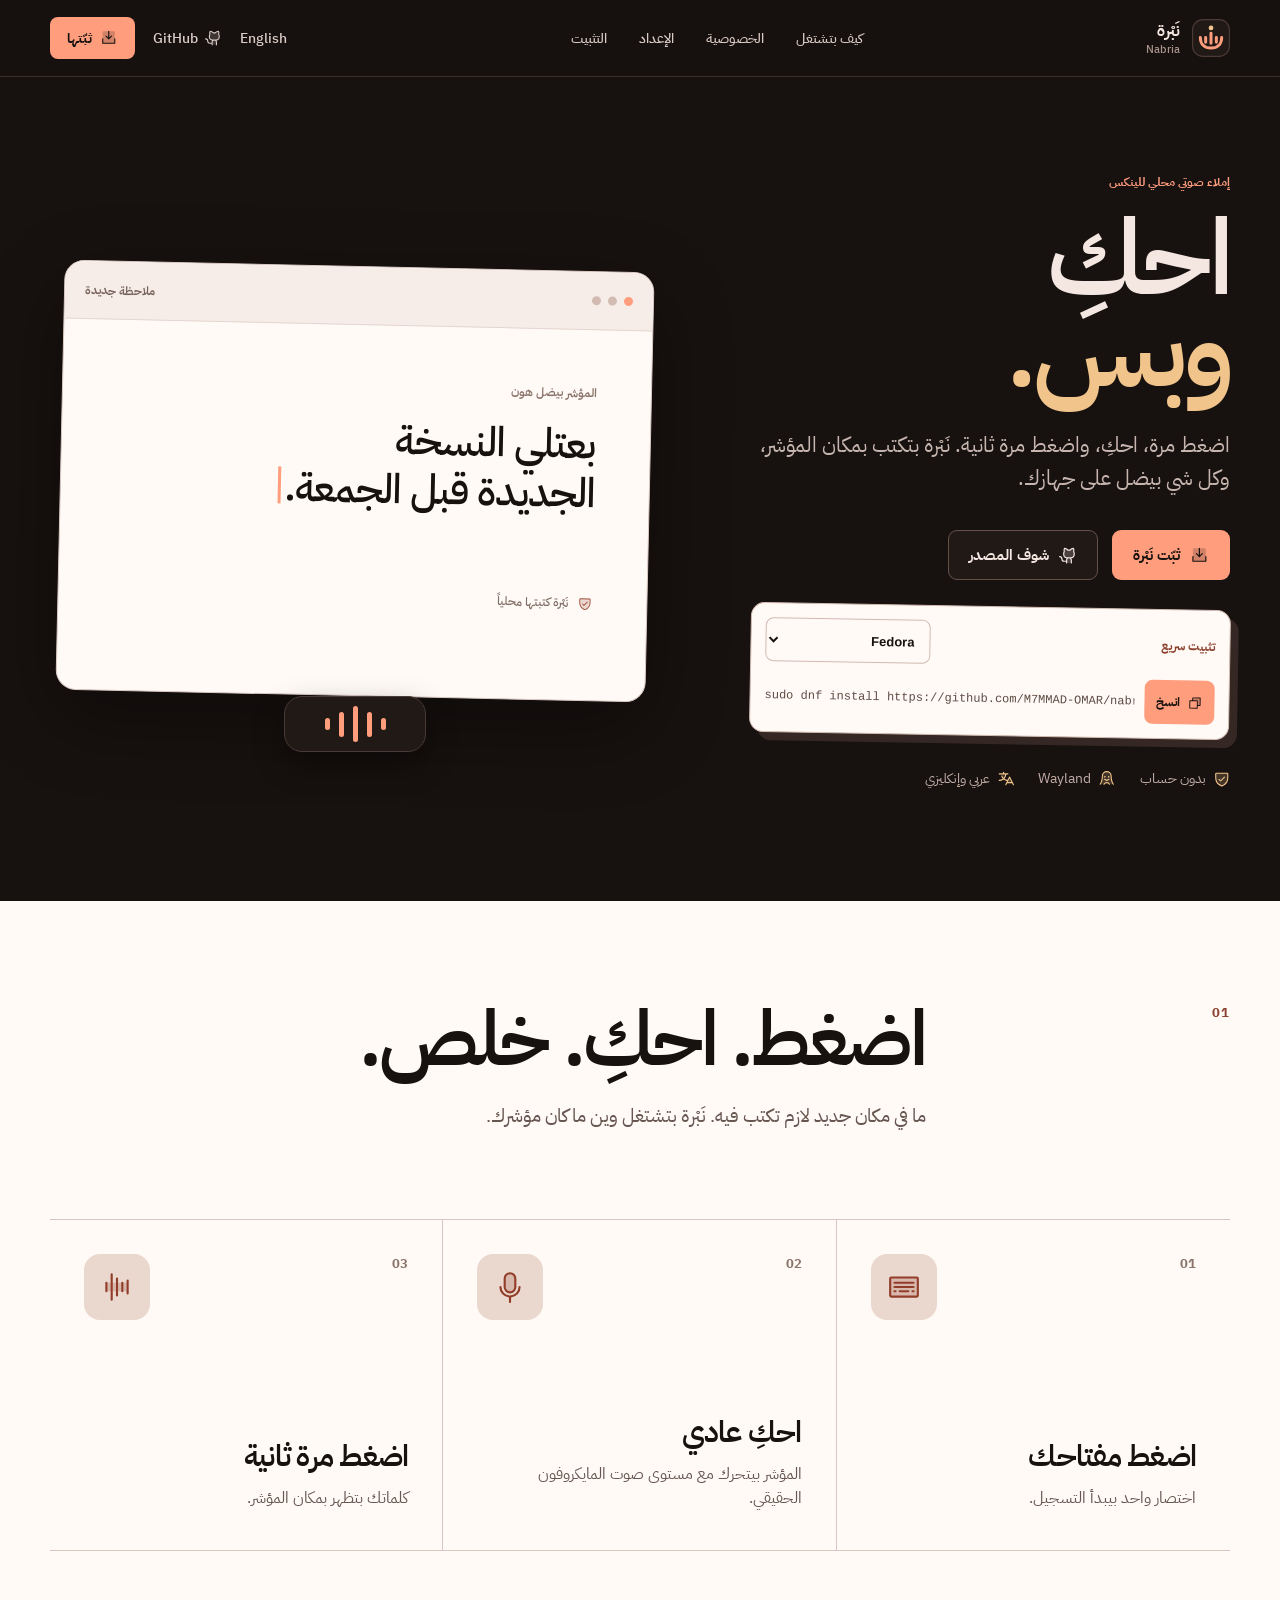
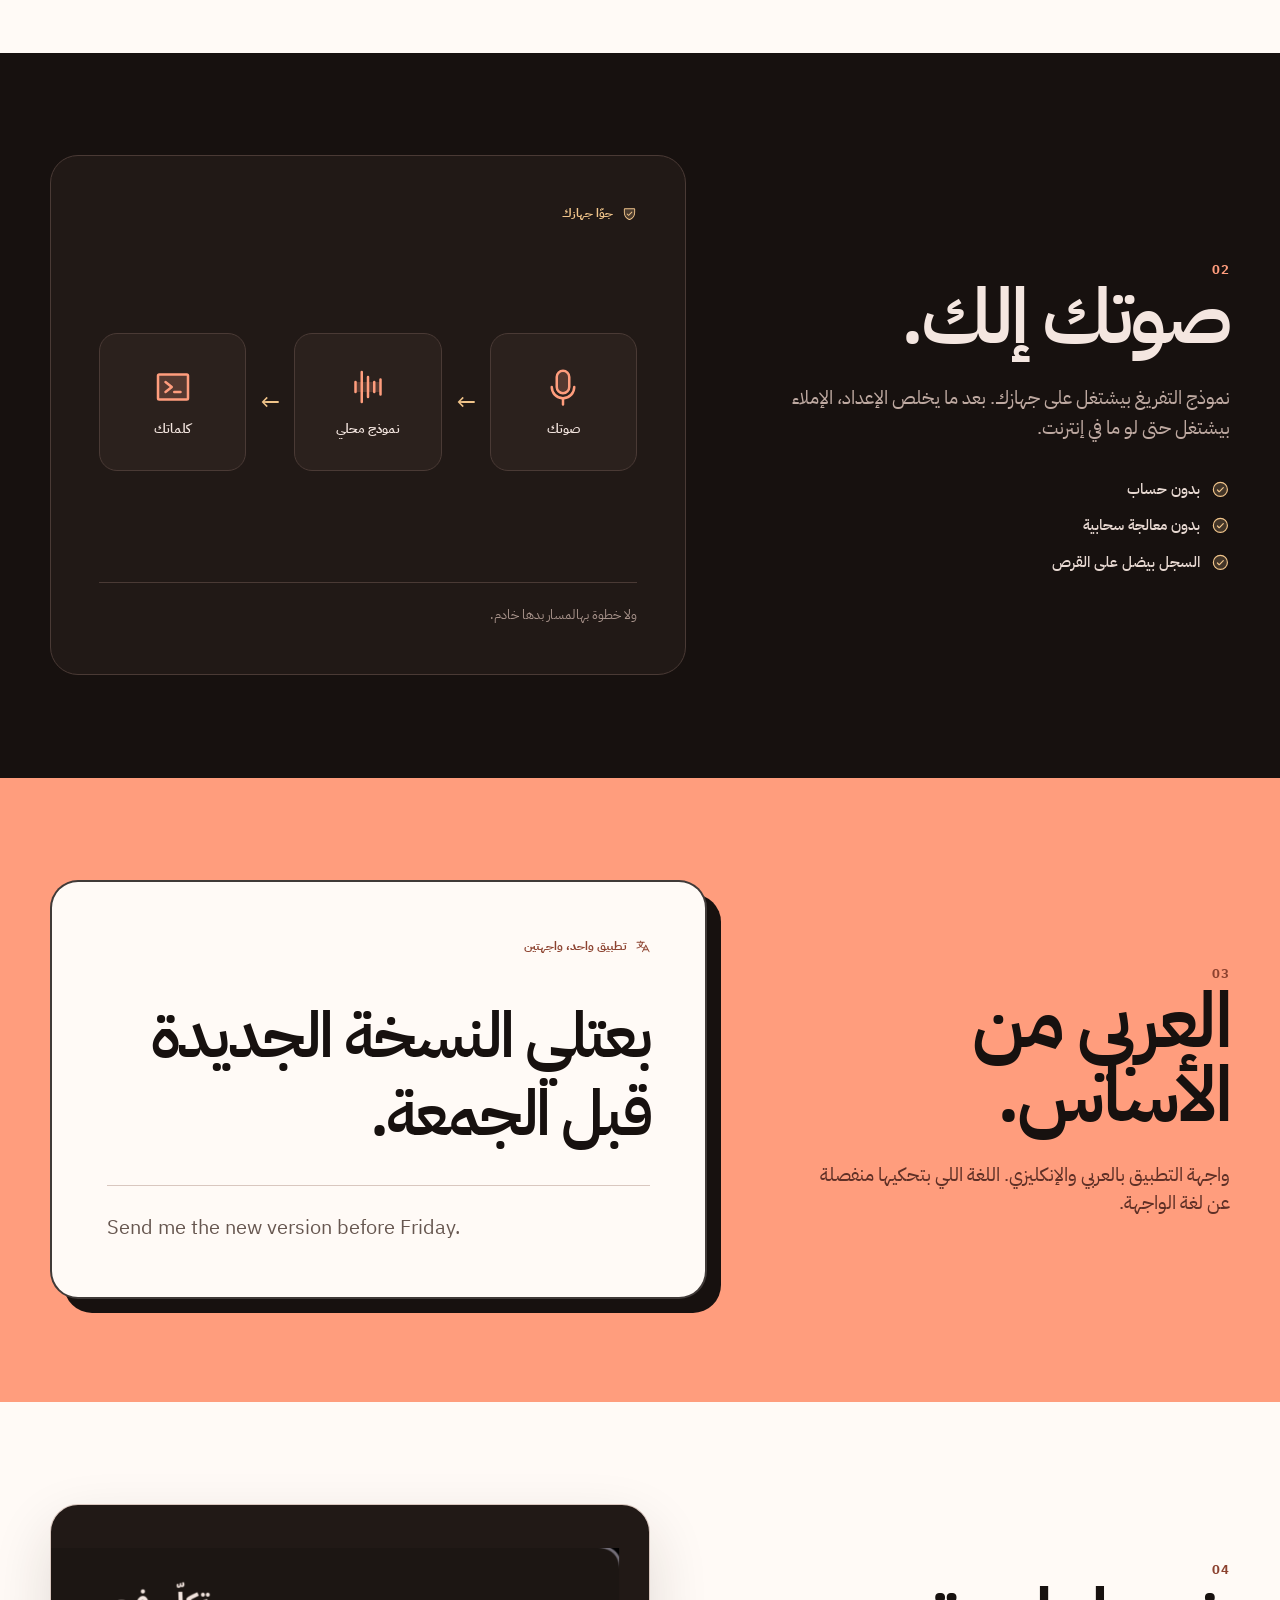
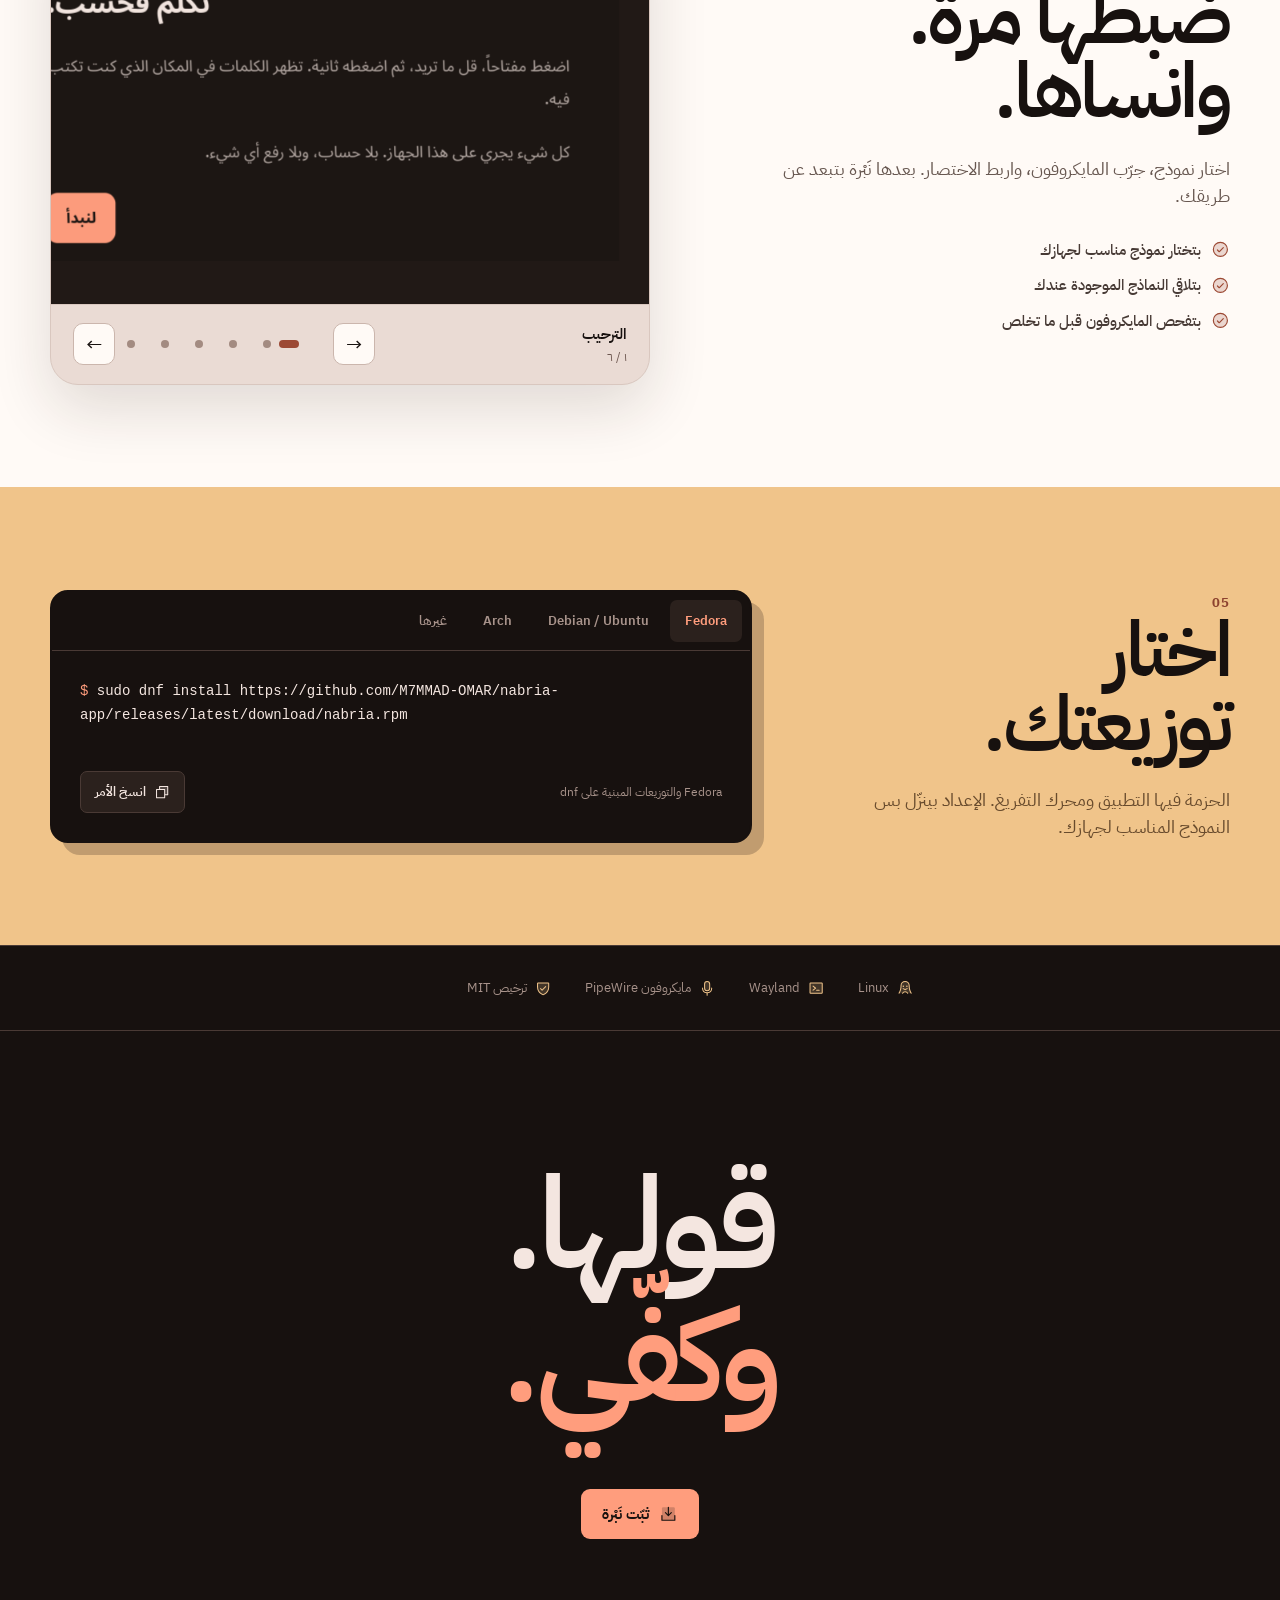
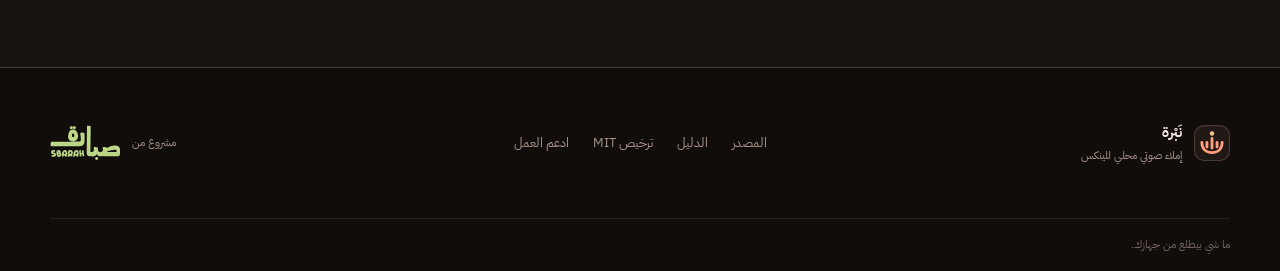
==== docs/ar/index.html @ 9c76dc6d "feat: add interactive landing page actions" ====
<!doctype html>
<html lang="ar" dir="rtl">
<head>
  <meta charset="utf-8">
  <meta name="viewport" content="width=device-width, initial-scale=1">
  <meta name="theme-color" content="#17110f">
  <meta name="description" content="نَبْرة هي إملاء صوتي محلي للينكس. اضغط، احكِ، واضغط مرة ثانية. كلماتك بتظهر بمكان المؤشر.">
  <meta property="og:title" content="نَبْرة | احكِ وبس">
  <meta property="og:description" content="إملاء صوتي محلي للينكس. بدون حساب وبدون سحابة.">
  <meta property="og:type" content="website">
  <meta property="og:image" content="../assets/nabria-social.png?v=2">
  <title>نَبْرة | احكِ وبس</title>
  <link rel="icon" href="../assets/nabria-mark.svg?v=2" type="image/svg+xml">
  <link rel="preload" href="../assets/site.css?v=13" as="style">
  <link rel="stylesheet" href="../assets/site.css?v=13">
  <script src="../assets/site.js?v=13" defer></script>
</head>
<body>
  <a class="skip-link" href="#main">انتقل للمحتوى</a>

  <header class="site-header" data-menu-open="false">
    <div class="wrap header-inner">
      <a class="brand" href="./" aria-label="الصفحة الرئيسية لنَبْرة">
        <img src="../assets/nabria-mark.svg?v=2" alt="" width="38" height="38">
        <span class="brand-name"><strong>نَبْرة</strong><small lang="en" dir="ltr">Nabria</small></span>
      </a>

      <div class="header-cluster" id="mobile-menu">
        <nav class="primary-nav" aria-label="التنقل الرئيسي">
          <a href="#how">كيف بتشتغل</a>
          <a href="#privacy">الخصوصية</a>
          <a href="#setup">الإعداد</a>
          <a href="#install">التثبيت</a>
        </nav>

        <div class="header-actions">
          <a class="header-link" href="../" lang="en" dir="ltr">English</a>
          <a class="header-link" href="https://github.com/M7MMAD-OMAR/nabria-app">
            <svg class="icon" aria-hidden="true"><use href="../assets/icons.svg#icon-github-logo"></use></svg>
            GitHub
          </a>
          <a class="header-download" href="#install">
            <svg class="icon" aria-hidden="true"><use href="../assets/icons.svg#icon-download-simple"></use></svg>
            ثبّتها
          </a>
        </div>
      </div>

      <button class="menu-toggle" type="button" aria-label="افتح القائمة" aria-controls="mobile-menu" aria-expanded="false" data-open-label="افتح القائمة" data-close-label="سكّر القائمة"><span></span></button>
    </div>
  </header>

  <main id="main">
    <section class="hero" aria-labelledby="hero-title">
      <div class="wrap hero-grid">
        <div class="hero-copy">
          <p class="eyebrow">إملاء صوتي محلي للينكس</p>
          <h1 id="hero-title">احكِ<br><span>وبس.</span></h1>
          <p class="hero-lead">اضغط مرة، احكِ، واضغط مرة ثانية. نَبْرة بتكتب بمكان المؤشر، وكل شي بيضل على جهازك.</p>
          <div class="hero-actions">
            <a class="button button-primary" href="#install">
              <svg class="icon" aria-hidden="true"><use href="../assets/icons.svg#icon-download-simple"></use></svg>
              ثبّت نَبْرة
            </a>
            <a class="button button-secondary" href="https://github.com/M7MMAD-OMAR/nabria-app">
              <svg class="icon" aria-hidden="true"><use href="../assets/icons.svg#icon-github-logo"></use></svg>
              شوف المصدر
            </a>
          </div>
          <div class="hero-quick-install" data-quick-install>
            <div class="quick-install-head"><strong>تثبيت سريع</strong><select aria-label="توزيعة لينكس"><option data-command="sudo dnf install https://github.com/M7MMAD-OMAR/nabria-app/releases/latest/download/nabria.rpm">Fedora</option><option data-command="wget https://github.com/M7MMAD-OMAR/nabria-app/releases/latest/download/nabria.deb &amp;&amp; sudo apt install ./nabria.deb">Debian / Ubuntu</option><option data-command="yay -S nabria">Arch</option><option data-command="curl -fsSL https://github.com/M7MMAD-OMAR/nabria-app/releases/latest/download/install-nabria.sh | sh">غيرها</option></select></div>
            <div class="quick-install-command"><code id="quick-command" tabindex="0" title="sudo dnf install https://github.com/M7MMAD-OMAR/nabria-app/releases/latest/download/nabria.rpm">sudo dnf install https://github.com/M7MMAD-OMAR/nabria-app/releases/latest/download/nabria.rpm</code><button type="button" data-copy-command data-copy-target="quick-command" data-copied="تم النسخ" aria-label="انسخ أمر التثبيت"><svg class="icon" aria-hidden="true"><use href="../assets/icons.svg#icon-copy"></use></svg><span>انسخ</span></button></div>
          </div>
          <ul class="hero-facts" aria-label="معلومات عن المنتج">
            <li><svg class="icon" aria-hidden="true"><use href="../assets/icons.svg#icon-shield-check"></use></svg>بدون حساب</li>
            <li><svg class="icon" aria-hidden="true"><use href="../assets/icons.svg#icon-linux-logo"></use></svg>Wayland</li>
            <li><svg class="icon" aria-hidden="true"><use href="../assets/icons.svg#icon-translate"></use></svg>عربي وإنكليزي</li>
          </ul>
        </div>

        <div class="dictation-stage" aria-label="نَبْرة تكتب جملة محكية داخل مستند">
          <div class="editor-window">
            <div class="editor-toolbar">
              <span class="window-dots" aria-hidden="true"><i></i><i></i><i></i></span>
              <span class="editor-title">ملاحظة جديدة</span>
            </div>
            <div class="editor-body">
              <p class="editor-label">المؤشر بيضل هون</p>
              <p class="typed-line">بعتلي النسخة الجديدة قبل الجمعة.<span class="cursor" aria-hidden="true"></span></p>
              <p class="editor-note">
                <svg class="icon" aria-hidden="true"><use href="../assets/icons.svg#icon-shield-check"></use></svg>
                نَبْرة كتبتها محلياً
              </p>
            </div>
          </div>
          <div class="nabria-orb" aria-label="نَبْرة عم تسمع"><i></i><i></i><i></i><i></i><i></i></div>
        </div>
      </div>
    </section>

    <section class="section section-light" id="how" aria-labelledby="how-title">
      <div class="wrap">
        <div class="section-head">
          <span class="section-index">01</span>
          <div>
            <h2 class="section-title" id="how-title">اضغط. احكِ. خلص.</h2>
            <p class="section-intro">ما في مكان جديد لازم تكتب فيه. نَبْرة بتشتغل وين ما كان مؤشرك.</p>
          </div>
        </div>

        <div class="steps">
          <article class="step">
            <div class="step-top"><span class="step-number">01</span><span class="step-icon"><svg class="icon" aria-hidden="true"><use href="../assets/icons.svg#icon-keyboard"></use></svg></span></div>
            <h3>اضغط مفتاحك</h3>
            <p>اختصار واحد بيبدأ التسجيل.</p>
          </article>
          <article class="step">
            <div class="step-top"><span class="step-number">02</span><span class="step-icon"><svg class="icon" aria-hidden="true"><use href="../assets/icons.svg#icon-microphone"></use></svg></span></div>
            <h3>احكِ عادي</h3>
            <p>المؤشر بيتحرك مع مستوى صوت المايكروفون الحقيقي.</p>
          </article>
          <article class="step">
            <div class="step-top"><span class="step-number">03</span><span class="step-icon"><svg class="icon" aria-hidden="true"><use href="../assets/icons.svg#icon-waveform"></use></svg></span></div>
            <h3>اضغط مرة ثانية</h3>
            <p>كلماتك بتظهر بمكان المؤشر.</p>
          </article>
        </div>
      </div>
    </section>

    <section class="section section-dark" id="privacy" aria-labelledby="privacy-title">
      <div class="wrap privacy-grid">
        <div class="privacy-copy">
          <span class="section-index">02</span>
          <h2 class="section-title" id="privacy-title">صوتك إلك.</h2>
          <p>نموذج التفريغ بيشتغل على جهازك. بعد ما يخلص الإعداد، الإملاء بيشتغل حتى لو ما في إنترنت.</p>
          <ul class="privacy-list">
            <li><svg class="icon" aria-hidden="true"><use href="../assets/icons.svg#icon-check-circle"></use></svg>بدون حساب</li>
            <li><svg class="icon" aria-hidden="true"><use href="../assets/icons.svg#icon-check-circle"></use></svg>بدون معالجة سحابية</li>
            <li><svg class="icon" aria-hidden="true"><use href="../assets/icons.svg#icon-check-circle"></use></svg>السجل بيضل على القرص</li>
          </ul>
        </div>

        <div class="machine-panel" aria-label="تفريغ الصوت بيصير داخل الجهاز">
          <div class="machine-label">
            <svg class="icon" aria-hidden="true"><use href="../assets/icons.svg#icon-shield-check"></use></svg>
            جوّا جهازك
          </div>
          <div class="machine-flow">
            <div class="machine-node"><svg class="icon" aria-hidden="true"><use href="../assets/icons.svg#icon-microphone"></use></svg><span>صوتك</span></div>
            <span class="flow-arrow" aria-hidden="true">→</span>
            <div class="machine-node"><svg class="icon" aria-hidden="true"><use href="../assets/icons.svg#icon-waveform"></use></svg><span>نموذج محلي</span></div>
            <span class="flow-arrow" aria-hidden="true">→</span>
            <div class="machine-node"><svg class="icon" aria-hidden="true"><use href="../assets/icons.svg#icon-terminal-window"></use></svg><span>كلماتك</span></div>
          </div>
          <div class="machine-foot">ولا خطوة بهالمسار بدها خادم.</div>
        </div>
      </div>
    </section>

    <section class="section section-coral" aria-labelledby="language-title">
      <div class="wrap language-grid">
        <div class="language-copy">
          <span class="section-index">03</span>
          <h2 class="section-title" id="language-title">العربي من الأساس.</h2>
          <p>واجهة التطبيق بالعربي والإنكليزي. اللغة اللي بتحكيها منفصلة عن لغة الواجهة.</p>
        </div>

        <div class="language-demo">
          <div class="language-demo-label"><svg class="icon" aria-hidden="true"><use href="../assets/icons.svg#icon-translate"></use></svg>تطبيق واحد، واجهتين</div>
          <p class="arabic-sample">بعتلي النسخة الجديدة قبل الجمعة.</p>
          <p class="english-sample" lang="en" dir="ltr">Send me the new version before Friday.</p>
        </div>
      </div>
    </section>

    <section class="section section-light" id="setup" aria-labelledby="setup-title">
      <div class="wrap setup-grid">
        <div class="setup-copy">
          <span class="section-index">04</span>
          <h2 class="section-title" id="setup-title">ضبطها مرة. وانساها.</h2>
          <p>اختار نموذج، جرّب المايكروفون، واربط الاختصار. بعدها نَبْرة بتبعد عن طريقك.</p>
          <ul class="setup-notes">
            <li><svg class="icon" aria-hidden="true"><use href="../assets/icons.svg#icon-check-circle"></use></svg>بتختار نموذج مناسب لجهازك</li>
            <li><svg class="icon" aria-hidden="true"><use href="../assets/icons.svg#icon-check-circle"></use></svg>بتلاقي النماذج الموجودة عندك</li>
            <li><svg class="icon" aria-hidden="true"><use href="../assets/icons.svg#icon-check-circle"></use></svg>بتفحص المايكروفون قبل ما تخلص</li>
          </ul>
        </div>

        <div class="screenshot-carousel" data-carousel aria-label="صور واجهة نَبْرة">
          <div class="carousel-viewport">
            <figure class="carousel-slide is-active" data-slide data-caption="الترحيب" aria-hidden="false"><img src="../screenshots/ar/welcome.png" alt="شاشة ترحيب نَبْرة" width="746" height="390"></figure>
            <figure class="carousel-slide" data-slide data-caption="لغة الواجهة" aria-hidden="true"><img src="../screenshots/ar/language.png" alt="اختيار لغة واجهة نَبْرة" width="746" height="674" loading="lazy"></figure>
            <figure class="carousel-slide" data-slide data-caption="اختيار النموذج" aria-hidden="true"><img src="../screenshots/ar/model.png" alt="اختيار نموذج التفريغ" width="746" height="627" loading="lazy"></figure>
            <figure class="carousel-slide" data-slide data-caption="إعداد الاختصار" aria-hidden="true"><img src="../screenshots/ar/shortcut.png" alt="إعداد اختصار الإملاء العام" width="746" height="613" loading="lazy"></figure>
            <figure class="carousel-slide" data-slide data-caption="إعدادات المحرك" aria-hidden="true"><img src="../screenshots/ar/settings-engine.png" alt="إعدادات محرك نَبْرة" width="1262" height="530" loading="lazy"></figure>
            <figure class="carousel-slide" data-slide data-caption="المايكروفون والسجل" aria-hidden="true"><img src="../screenshots/ar/settings-microphone.png" alt="إعدادات المايكروفون وسجل التفريغ" width="1262" height="489" loading="lazy"></figure>
          </div>
          <div class="carousel-toolbar">
            <div><strong data-carousel-caption>الترحيب</strong><span data-carousel-count>١ / ٦</span></div>
            <div class="carousel-controls">
              <button type="button" data-carousel-prev aria-label="الصورة السابقة"><span aria-hidden="true">→</span></button>
              <div class="carousel-dots" data-carousel-dots aria-label="اختيار الصورة"></div>
              <button type="button" data-carousel-next aria-label="الصورة التالية"><span aria-hidden="true">←</span></button>
            </div>
          </div>
        </div>
      </div>
    </section>

    <section class="section section-gold" id="install" aria-labelledby="install-title">
      <div class="wrap install-grid">
        <div class="install-copy">
          <span class="section-index">05</span>
          <h2 class="section-title" id="install-title">اختار توزيعتك.</h2>
          <p>الحزمة فيها التطبيق ومحرك التفريغ. الإعداد بينزّل بس النموذج المناسب لجهازك.</p>
        </div>

        <div class="install-shell" data-install-tabs>
          <div class="install-tabs" role="tablist" aria-label="طريقة التثبيت">
            <button class="install-tab" id="tab-fedora-ar" type="button" role="tab" aria-selected="true" aria-controls="panel-fedora-ar">Fedora</button>
            <button class="install-tab" id="tab-debian-ar" type="button" role="tab" aria-selected="false" aria-controls="panel-debian-ar" tabindex="-1">Debian / Ubuntu</button>
            <button class="install-tab" id="tab-arch-ar" type="button" role="tab" aria-selected="false" aria-controls="panel-arch-ar" tabindex="-1">Arch</button>
            <button class="install-tab" id="tab-other-ar" type="button" role="tab" aria-selected="false" aria-controls="panel-other-ar" tabindex="-1">غيرها</button>
          </div>

          <div class="command-panel" id="panel-fedora-ar" role="tabpanel" aria-labelledby="tab-fedora-ar">
            <pre class="command-line">sudo dnf install https://github.com/M7MMAD-OMAR/nabria-app/releases/latest/download/nabria.rpm</pre>
            <div class="command-actions"><span class="command-meta">Fedora والتوزيعات المبنية على dnf</span><button class="copy-button" type="button" data-copy-command data-copied="تم النسخ"><svg class="icon" aria-hidden="true"><use href="../assets/icons.svg#icon-copy"></use></svg><span>انسخ الأمر</span></button></div>
          </div>
          <div class="command-panel" id="panel-debian-ar" role="tabpanel" aria-labelledby="tab-debian-ar" hidden>
            <pre class="command-line">wget https://github.com/M7MMAD-OMAR/nabria-app/releases/latest/download/nabria.deb && sudo apt install ./nabria.deb</pre>
            <div class="command-actions"><span class="command-meta">Debian وUbuntu والتوزيعات المبنية على apt</span><button class="copy-button" type="button" data-copy-command data-copied="تم النسخ"><svg class="icon" aria-hidden="true"><use href="../assets/icons.svg#icon-copy"></use></svg><span>انسخ الأمر</span></button></div>
          </div>
          <div class="command-panel" id="panel-arch-ar" role="tabpanel" aria-labelledby="tab-arch-ar" hidden>
            <pre class="command-line">yay -S nabria</pre>
            <div class="command-actions"><span class="command-meta">متوفر على AUR</span><button class="copy-button" type="button" data-copy-command data-copied="تم النسخ"><svg class="icon" aria-hidden="true"><use href="../assets/icons.svg#icon-copy"></use></svg><span>انسخ الأمر</span></button></div>
          </div>
          <div class="command-panel" id="panel-other-ar" role="tabpanel" aria-labelledby="tab-other-ar" hidden>
            <pre class="command-line">curl -fsSL https://github.com/M7MMAD-OMAR/nabria-app/releases/latest/download/install-nabria.sh | sh</pre>
            <div class="command-actions"><span class="command-meta">تثبيت مستخدم لباقي التوزيعات</span><button class="copy-button" type="button" data-copy-command data-copied="تم النسخ"><svg class="icon" aria-hidden="true"><use href="../assets/icons.svg#icon-copy"></use></svg><span>انسخ الأمر</span></button></div>
          </div>
        </div>
      </div>
    </section>

    <div class="requirements" aria-label="متطلبات النظام">
      <ul class="wrap requirements-list">
        <li><svg class="icon" aria-hidden="true"><use href="../assets/icons.svg#icon-linux-logo"></use></svg>Linux</li>
        <li><svg class="icon" aria-hidden="true"><use href="../assets/icons.svg#icon-terminal-window"></use></svg>Wayland</li>
        <li><svg class="icon" aria-hidden="true"><use href="../assets/icons.svg#icon-microphone"></use></svg>مايكروفون PipeWire</li>
        <li><svg class="icon" aria-hidden="true"><use href="../assets/icons.svg#icon-shield-check"></use></svg>ترخيص MIT</li>
      </ul>
    </div>

    <section class="closing" aria-labelledby="closing-title">
      <div class="wrap">
        <h2 class="closing-title" id="closing-title">قولها.<br><span>وكفّي.</span></h2>
        <a class="button button-primary" href="#install"><svg class="icon" aria-hidden="true"><use href="../assets/icons.svg#icon-download-simple"></use></svg>ثبّت نَبْرة</a>
      </div>
    </section>
  </main>

  <footer class="site-footer">
    <div class="wrap footer-main">
      <a class="footer-brand" href="./"><img src="../assets/nabria-mark.svg?v=2" alt="" width="36" height="36"><span><strong>نَبْرة</strong><small>إملاء صوتي محلي للينكس</small></span></a>
      <nav class="footer-links" aria-label="روابط التذييل"><a href="https://github.com/M7MMAD-OMAR/nabria-app">المصدر</a><a href="https://github.com/M7MMAD-OMAR/nabria-app/blob/main/README.md">الدليل</a><a href="https://github.com/M7MMAD-OMAR/nabria-app/blob/main/LICENSE">ترخيص MIT</a><a href="https://buymeacoffee.com/m7mmadomar">ادعم العمل</a></nav>
      <a class="sbarah-link" href="https://sbarah.com" aria-label="زيارة موقع صبارة"><span>مشروع من</span><img src="../assets/sbarah-logo.svg" alt="صبارة" width="70" height="37"></a>
    </div>
    <div class="wrap footer-bottom"><span>ما شي بيطلع من جهازك.</span></div>
  </footer>
</body>
</html>
---- docs/assets/site.css ----
@import url("https://fonts.googleapis.com/css2?family=IBM+Plex+Sans:wght@400;500;600;700&family=IBM+Plex+Sans+Arabic:wght@400;500;600;700&display=swap");

:root {
  --ink: #17110f;
  --ink-soft: #2a201d;
  --night: #17110f;
  --night-raised: #211916;
  --night-soft: #2b211d;
  --cream: #f4e6e0;
  --paper: #fffaf6;
  --sand: #ead7cd;
  --muted: #a8938b;
  --muted-dark: #675750;
  --voice: #ff9d7d;
  --voice-hover: #ffaf93;
  --thinking: #f0c48a;
  --line-dark: #4a3a35;
  --line-light: #d9c7bf;
  --success: #86b98f;
  --error: #ff6f5e;
  --max: 1180px;
  --header-height: 76px;
  --radius-sm: 10px;
  --radius-md: 18px;
  --radius-lg: 28px;
  --font-latin: "IBM Plex Sans", sans-serif;
  --font-arabic: "IBM Plex Sans Arabic", "IBM Plex Sans", sans-serif;
}

* {
  box-sizing: border-box;
}

html {
  scroll-behavior: smooth;
  overflow-x: clip;
}

[id] {
  scroll-margin-top: calc(var(--header-height) + 20px);
}

body {
  margin: 0;
  background: var(--night);
  color: var(--cream);
  font-family: var(--font-latin);
  font-size: 16px;
  line-height: 1.5;
  text-rendering: optimizeLegibility;
  -webkit-font-smoothing: antialiased;
}

html[dir="rtl"] body {
  font-family: var(--font-arabic);
}

body.menu-open {
  overflow: hidden;
}

img,
svg {
  display: block;
  max-width: 100%;
}

button,
a {
  font: inherit;
}

a {
  color: inherit;
}

button {
  color: inherit;
}

::selection {
  background: var(--voice);
  color: var(--ink);
}

.wrap {
  width: min(calc(100% - 48px), var(--max));
  margin-inline: auto;
}

.skip-link {
  position: fixed;
  inset-block-start: 12px;
  inset-inline-start: 12px;
  z-index: 100;
  padding: 10px 14px;
  background: var(--paper);
  color: var(--ink);
  border-radius: 6px;
  transform: translateY(-150%);
}

.skip-link:focus {
  transform: translateY(0);
}

.icon {
  inline-size: 1.25em;
  block-size: 1.25em;
  fill: currentColor;
  flex: none;
}

.site-header {
  position: sticky;
  inset-block-start: 0;
  z-index: 50;
  min-block-size: var(--header-height);
  border-block-end: 1px solid color-mix(in srgb, var(--line-dark), transparent 25%);
  background: color-mix(in srgb, var(--night), transparent 8%);
  backdrop-filter: blur(14px);
}

.header-inner {
  min-block-size: var(--header-height);
  display: grid;
  grid-template-columns: auto 1fr auto;
  align-items: center;
  gap: 36px;
}

.brand {
  display: inline-flex;
  align-items: center;
  gap: 12px;
  color: var(--cream);
  text-decoration: none;
}

.brand img {
  inline-size: 38px;
  block-size: 38px;
}

.brand-name {
  display: grid;
  line-height: 1;
}

.brand-name strong {
  font-size: 17px;
  font-weight: 700;
  letter-spacing: -0.025em;
}

.brand-name small {
  margin-block-start: 5px;
  color: var(--muted);
  font-family: var(--font-arabic);
  font-size: 11px;
  font-weight: 500;
}

.primary-nav {
  justify-self: center;
  display: flex;
  align-items: center;
  gap: 32px;
}

.header-cluster {
  display: contents;
}

.primary-nav a,
.header-link {
  color: #d9cbc5;
  font-size: 14px;
  font-weight: 500;
  text-decoration: none;
  transition: color 160ms ease;
}

.primary-nav a:hover,
.primary-nav a:focus-visible,
.header-link:hover,
.header-link:focus-visible {
  color: var(--voice);
}

.header-actions {
  display: flex;
  align-items: center;
  gap: 18px;
}

.header-link {
  display: inline-flex;
  align-items: center;
  gap: 7px;
}

.header-download {
  min-block-size: 42px;
  padding-inline: 17px;
  display: inline-flex;
  align-items: center;
  gap: 8px;
  border-radius: 8px;
  background: var(--voice);
  color: var(--ink);
  font-size: 14px;
  font-weight: 700;
  text-decoration: none;
  transition: background 160ms ease, transform 160ms ease;
}

.header-download:hover,
.header-download:focus-visible {
  background: var(--voice-hover);
  transform: translateY(-1px);
}

.menu-toggle {
  display: none;
  inline-size: 44px;
  block-size: 44px;
  padding: 0;
  border: 1px solid var(--line-dark);
  border-radius: 8px;
  background: var(--night-raised);
  cursor: pointer;
}

.menu-toggle span,
.menu-toggle::before,
.menu-toggle::after {
  content: "";
  display: block;
  inline-size: 19px;
  block-size: 2px;
  margin: 4px auto;
  border-radius: 2px;
  background: var(--cream);
  transition: transform 160ms ease, opacity 160ms ease;
}

.menu-toggle[aria-expanded="true"] span {
  opacity: 0;
}

.menu-toggle[aria-expanded="true"]::before {
  transform: translateY(6px) rotate(45deg);
}

.menu-toggle[aria-expanded="true"]::after {
  transform: translateY(-6px) rotate(-45deg);
}

.hero {
  min-block-size: calc(100svh - var(--header-height));
  display: grid;
  align-items: center;
  padding-block: 80px 96px;
  overflow: hidden;
}

.hero-grid {
  display: grid;
  grid-template-columns: minmax(0, 0.88fr) minmax(500px, 1.12fr);
  gap: clamp(48px, 7vw, 96px);
  align-items: center;
}

.hero-copy {
  position: relative;
  z-index: 1;
}

.eyebrow {
  margin: 0 0 22px;
  color: var(--voice);
  font-size: 12px;
  font-weight: 700;
  letter-spacing: 0.14em;
  text-transform: uppercase;
}

html[dir="rtl"] .eyebrow {
  letter-spacing: 0;
  text-transform: none;
}

.hero h1,
.section-title,
.closing-title {
  margin: 0;
  font-weight: 600;
  letter-spacing: -0.065em;
  text-wrap: balance;
}

html[dir="rtl"] .hero h1,
html[dir="rtl"] .section-title,
html[dir="rtl"] .closing-title {
  letter-spacing: -0.035em;
}

.hero h1 {
  max-inline-size: 690px;
  font-size: clamp(70px, 8.2vw, 116px);
  line-height: 0.88;
}

.hero h1 span {
  color: var(--thinking);
}

.hero-lead {
  max-inline-size: 560px;
  margin: 32px 0 0;
  color: #c7b6af;
  font-size: clamp(18px, 1.7vw, 21px);
  line-height: 1.55;
  text-wrap: pretty;
}

.hero-actions {
  display: flex;
  align-items: center;
  flex-wrap: wrap;
  gap: 14px;
  margin-block-start: 36px;
}

.button {
  min-block-size: 50px;
  padding-inline: 20px;
  display: inline-flex;
  align-items: center;
  justify-content: center;
  gap: 10px;
  border: 1px solid transparent;
  border-radius: 9px;
  font-size: 15px;
  font-weight: 700;
  text-decoration: none;
  cursor: pointer;
  transition: transform 160ms ease, background 160ms ease, border-color 160ms ease;
}

.button:hover,
.button:focus-visible {
  transform: translateY(-2px);
}

.button-primary {
  background: var(--voice);
  color: var(--ink);
}

.button-primary:hover,
.button-primary:focus-visible {
  background: var(--voice-hover);
}

.button-secondary {
  border-color: #665149;
  background: var(--night-raised);
  color: var(--cream);
}

.button-secondary:hover,
.button-secondary:focus-visible {
  border-color: #72584f;
  background: var(--night-soft);
}

.hero-facts {
  display: flex;
  flex-wrap: wrap;
  gap: 16px 24px;
  margin: 32px 0 0;
  padding: 0;
  color: #c2aea6;
  font-size: 14px;
  list-style: none;
}

.hero-facts li {
  display: inline-flex;
  align-items: center;
  gap: 7px;
}

.hero-facts .icon {
  color: var(--thinking);
}

.hero-quick-install {
  max-inline-size: 580px;
  margin-block-start: 26px;
  padding: 14px;
  display: grid;
  gap: 12px;
  border: 1px solid #d1bbb1;
  border-radius: 14px;
  background: var(--paper);
  color: var(--ink);
  box-shadow: 8px 8px 0 #352824;
  transform: rotate(-1deg);
}

html[dir="rtl"] .hero-quick-install {
  transform: rotate(1deg);
}

.quick-install-head {
  display: flex;
  align-items: center;
  justify-content: space-between;
  gap: 14px;
}

.quick-install-head strong {
  color: #8c422f;
  font-size: 12px;
  font-weight: 700;
  letter-spacing: 0.08em;
  text-transform: uppercase;
}

html[dir="rtl"] .quick-install-head strong {
  letter-spacing: 0;
  text-transform: none;
}

.quick-install-head select {
  min-block-size: 44px;
  padding-inline: 11px 32px;
  border: 1px solid #d1bbb1;
  border-radius: 8px;
  background: var(--paper);
  color: var(--ink);
  font-size: 13px;
  font-weight: 600;
  cursor: pointer;
}

.quick-install-command {
  min-inline-size: 0;
  display: grid;
  grid-template-columns: minmax(0, 1fr) auto;
  align-items: center;
  gap: 10px;
  direction: ltr;
}

.quick-install-command code {
  min-inline-size: 0;
  color: #5d4a43;
  font-family: ui-monospace, "SFMono-Regular", Consolas, monospace;
  font-size: 12px;
  line-height: 1.5;
  white-space: nowrap;
  overflow-x: auto;
  scrollbar-width: thin;
  unicode-bidi: isolate;
  text-align: left;
}

.quick-install-command button {
  min-block-size: 44px;
  padding-inline: 12px;
  display: inline-flex;
  align-items: center;
  gap: 7px;
  border: 0;
  border-radius: 8px;
  background: var(--voice);
  color: var(--ink);
  font-size: 12px;
  font-weight: 700;
  cursor: pointer;
}

.quick-install-command button:hover,
.quick-install-command button:focus-visible {
  background: var(--voice-hover);
}

html[dir="rtl"] .quick-install-command button {
  direction: rtl;
}

.dictation-stage {
  position: relative;
  min-block-size: 610px;
  display: grid;
  place-items: center;
}

.editor-window {
  position: relative;
  inline-size: min(100%, 590px);
  min-block-size: 430px;
  border: 1px solid #dac9c2;
  border-radius: 20px;
  background: var(--paper);
  color: var(--ink);
  box-shadow: 0 26px 80px rgba(0, 0, 0, 0.32);
  transform: rotate(-1.25deg);
  overflow: hidden;
}

html[dir="rtl"] .editor-window {
  transform: rotate(1.25deg);
}

.editor-toolbar {
  min-block-size: 58px;
  padding-inline: 20px;
  display: flex;
  align-items: center;
  justify-content: space-between;
  border-block-end: 1px solid #e4d6d0;
  background: #f7ede8;
}

.window-dots {
  display: flex;
  gap: 7px;
}

.window-dots i {
  inline-size: 9px;
  block-size: 9px;
  border-radius: 50%;
  background: #d2bcb2;
}

.window-dots i:first-child {
  background: var(--voice);
}

.editor-title {
  color: #76635b;
  font-size: 12px;
  font-weight: 600;
}

.editor-body {
  padding: clamp(30px, 5vw, 54px);
}

.editor-label {
  margin: 0 0 18px;
  color: #8a746b;
  font-size: 12px;
  font-weight: 600;
}

.typed-line {
  min-block-size: 132px;
  margin: 0;
  color: var(--ink);
  font-size: clamp(28px, 3.2vw, 42px);
  font-weight: 500;
  line-height: 1.2;
  letter-spacing: -0.035em;
  text-wrap: balance;
}

html[dir="rtl"] .typed-line {
  letter-spacing: -0.02em;
}

.cursor {
  display: inline-block;
  inline-size: 3px;
  block-size: 0.92em;
  margin-inline-start: 4px;
  vertical-align: -0.08em;
  background: var(--voice);
  animation: blink 900ms steps(1, end) infinite;
}

.editor-note {
  margin-block-start: 42px;
  display: flex;
  align-items: center;
  gap: 9px;
  color: #7f6c64;
  font-size: 12px;
  font-weight: 500;
}

.editor-note .icon {
  color: #a04f39;
}

.nabria-orb {
  position: absolute;
  inset-inline-start: 50%;
  inset-block-end: 34px;
  translate: -50% 0;
  inline-size: 142px;
  block-size: 56px;
  display: flex;
  align-items: center;
  justify-content: center;
  gap: 9px;
  border: 1px solid var(--line-dark);
  border-radius: 18px;
  background: var(--night-raised);
  box-shadow: 0 12px 30px rgba(0, 0, 0, 0.35);
}

html[dir="rtl"] .nabria-orb {
  translate: 50% 0;
}

.nabria-orb i {
  inline-size: 5px;
  block-size: var(--bar-height);
  border-radius: 99px;
  background: var(--voice);
  animation: voice 820ms ease-in-out infinite alternate;
  transform-origin: center;
}

.nabria-orb i:nth-child(1),
.nabria-orb i:nth-child(5) {
  --bar-height: 12px;
  animation-delay: -280ms;
}

.nabria-orb i:nth-child(2),
.nabria-orb i:nth-child(4) {
  --bar-height: 25px;
  animation-delay: -120ms;
}

.nabria-orb i:nth-child(3) {
  --bar-height: 36px;
}

.section {
  padding-block: clamp(80px, 8vw, 120px);
}

.section-light {
  background: var(--paper);
  color: var(--ink);
}

.section-coral {
  background: var(--voice);
  color: var(--ink);
}

.section-gold {
  background: var(--thinking);
  color: var(--ink);
}

.section-head {
  display: grid;
  grid-template-columns: 0.45fr 1.55fr;
  gap: 50px;
  align-items: start;
  margin-block-end: clamp(54px, 7vw, 88px);
}

.section-index {
  color: var(--voice);
  font-size: 13px;
  font-weight: 700;
  letter-spacing: 0.08em;
}

.section-light .section-index,
.section-coral .section-index,
.section-gold .section-index {
  color: #8c422f;
}

.section-title {
  max-inline-size: 840px;
  font-size: clamp(48px, 6vw, 82px);
  line-height: 0.96;
}

.section-intro {
  max-inline-size: 590px;
  margin: 24px 0 0;
  color: var(--muted-dark);
  font-size: 19px;
  line-height: 1.55;
  text-wrap: pretty;
}

.section-dark .section-intro {
  color: #bca9a2;
}

.steps {
  display: grid;
  grid-template-columns: repeat(3, 1fr);
  border-block: 1px solid var(--line-light);
}

.step {
  min-block-size: 330px;
  padding: 34px 34px 40px;
  display: flex;
  flex-direction: column;
}

.step + .step {
  border-inline-start: 1px solid var(--line-light);
}

.step-top {
  display: flex;
  align-items: flex-start;
  justify-content: space-between;
  gap: 20px;
}

.step-number {
  color: #8a746b;
  font-size: 13px;
  font-weight: 700;
}

.step-icon {
  inline-size: 66px;
  block-size: 66px;
  display: grid;
  place-items: center;
  border-radius: 16px;
  background: var(--sand);
  color: #923d29;
}

.step-icon .icon {
  inline-size: 34px;
  block-size: 34px;
}

.step h3 {
  margin: auto 0 8px;
  font-size: 30px;
  font-weight: 600;
  letter-spacing: -0.045em;
}

html[dir="rtl"] .step h3 {
  letter-spacing: -0.025em;
}

.step p {
  max-inline-size: 270px;
  margin: 0;
  color: var(--muted-dark);
  font-size: 16px;
}

.privacy-grid {
  display: grid;
  grid-template-columns: 0.82fr 1.18fr;
  gap: clamp(54px, 8vw, 110px);
  align-items: center;
}

.privacy-copy .section-title {
  max-inline-size: 550px;
}

.privacy-copy p {
  max-inline-size: 520px;
  margin: 28px 0 0;
  color: #bea9a1;
  font-size: 19px;
  line-height: 1.6;
}

.privacy-list {
  display: grid;
  gap: 14px;
  margin: 34px 0 0;
  padding: 0;
  list-style: none;
}

.privacy-list li {
  display: flex;
  align-items: center;
  gap: 11px;
  color: #e8d9d2;
  font-size: 15px;
  font-weight: 500;
}

.privacy-list .icon {
  color: var(--thinking);
}

.machine-panel {
  position: relative;
  min-block-size: 520px;
  padding: clamp(28px, 4vw, 48px);
  border: 1px solid var(--line-dark);
  border-radius: var(--radius-lg);
  background: var(--night-raised);
  overflow: hidden;
}

.machine-label {
  display: flex;
  align-items: center;
  gap: 9px;
  color: var(--thinking);
  font-size: 12px;
  font-weight: 700;
  letter-spacing: 0.11em;
  text-transform: uppercase;
}

html[dir="rtl"] .machine-label {
  letter-spacing: 0;
  text-transform: none;
}

.machine-flow {
  min-block-size: 360px;
  display: grid;
  grid-template-columns: 1fr auto 1fr auto 1fr;
  align-items: center;
  gap: 14px;
}

.machine-node {
  min-block-size: 138px;
  padding: 18px 12px;
  display: grid;
  place-items: center;
  align-content: center;
  gap: 12px;
  border: 1px solid var(--line-dark);
  border-radius: var(--radius-md);
  background: var(--night-soft);
  color: var(--cream);
  text-align: center;
}

.machine-node .icon {
  inline-size: 40px;
  block-size: 40px;
  color: var(--voice);
}

.machine-node span {
  font-size: 13px;
  font-weight: 600;
}

.flow-arrow {
  color: var(--thinking);
  font-size: 24px;
}

html[dir="rtl"] .flow-arrow {
  transform: rotate(180deg);
}

.machine-foot {
  padding-block-start: 22px;
  border-block-start: 1px solid var(--line-dark);
  color: var(--muted);
  font-size: 13px;
}

.language-grid {
  display: grid;
  grid-template-columns: 0.78fr 1.22fr;
  gap: clamp(50px, 8vw, 110px);
  align-items: center;
}

.language-copy .section-title {
  max-inline-size: 590px;
}

.language-copy p {
  max-inline-size: 520px;
  margin: 28px 0 0;
  color: #5f3026;
  font-size: 19px;
}

.language-demo {
  padding: clamp(28px, 5vw, 55px);
  border: 2px solid color-mix(in srgb, var(--ink), transparent 18%);
  border-radius: var(--radius-lg);
  background: var(--paper);
  box-shadow: 14px 14px 0 var(--ink);
}

.language-demo-label {
  display: flex;
  align-items: center;
  gap: 9px;
  color: #8c422f;
  font-size: 12px;
  font-weight: 700;
}

.arabic-sample {
  margin: 42px 0 32px;
  font-family: var(--font-arabic);
  font-size: clamp(42px, 5vw, 70px);
  font-weight: 600;
  line-height: 1.22;
  letter-spacing: -0.04em;
  text-align: right;
}

.english-sample {
  margin: 0;
  padding-block-start: 26px;
  border-block-start: 1px solid var(--line-light);
  color: var(--muted-dark);
  font-size: 20px;
}

.setup-grid {
  display: grid;
  grid-template-columns: 0.9fr 1.1fr;
  gap: clamp(54px, 7vw, 92px);
  align-items: center;
}

.setup-copy .section-title {
  max-inline-size: 560px;
}

.setup-copy p {
  max-inline-size: 500px;
  margin: 26px 0 0;
  color: var(--muted-dark);
  font-size: 18px;
}

.setup-notes {
  display: grid;
  gap: 13px;
  margin: 30px 0 0;
  padding: 0;
  list-style: none;
}

.setup-notes li {
  display: flex;
  align-items: center;
  gap: 10px;
  color: #473a35;
  font-size: 15px;
  font-weight: 500;
}

.setup-notes .icon {
  color: #9c4934;
}

.screenshot-carousel {
  position: relative;
  border: 1px solid var(--line-light);
  border-radius: var(--radius-lg);
  background: #eadbd4;
  box-shadow: 0 24px 60px rgba(45, 27, 21, 0.14);
  overflow: hidden;
}

.carousel-viewport {
  position: relative;
  aspect-ratio: 3 / 2;
  background: var(--night-raised);
  overflow: hidden;
}

.carousel-slide {
  position: absolute;
  inset: 0;
  margin: 0;
  display: grid;
  place-items: center;
  opacity: 0;
  visibility: hidden;
  transform: translateX(5%);
  transition: opacity 260ms ease, transform 360ms cubic-bezier(0.22, 1, 0.36, 1), visibility 0s linear 360ms;
}

html[dir="rtl"] .carousel-slide {
  transform: translateX(-5%);
}

.carousel-slide.is-active {
  opacity: 1;
  visibility: visible;
  transform: translateX(0);
  transition-delay: 0s;
}

.carousel-slide img {
  inline-size: 100%;
  block-size: 100%;
  object-fit: contain;
}

.carousel-toolbar {
  padding: 18px 22px;
  display: flex;
  align-items: center;
  justify-content: space-between;
  gap: 16px;
  border-block-start: 1px solid var(--line-light);
  color: var(--muted-dark);
  font-size: 14px;
}

.carousel-toolbar > div:first-child {
  min-inline-size: 0;
  display: grid;
  gap: 3px;
}

.carousel-toolbar strong {
  color: var(--ink);
  font-size: 15px;
  font-weight: 600;
}

.carousel-toolbar [data-carousel-count] {
  color: #6d5750;
  font-size: 12px;
}

.carousel-controls {
  display: flex;
  align-items: center;
  gap: 10px;
}

.carousel-controls > button {
  inline-size: 42px;
  block-size: 42px;
  padding: 0;
  display: grid;
  place-items: center;
  border: 1px solid #cbb6ad;
  border-radius: 10px;
  background: var(--paper);
  color: var(--ink);
  font-size: 20px;
  cursor: pointer;
  transition: color 160ms ease, border-color 160ms ease, background 160ms ease, transform 160ms ease;
}

.carousel-controls > button:hover,
.carousel-controls > button:focus-visible {
  border-color: #9c4934;
  background: var(--sand);
  color: #8c422f;
  transform: translateY(-1px);
}

.carousel-dots {
  display: flex;
  align-items: center;
  gap: 6px;
}

.carousel-dot {
  position: relative;
  inline-size: 28px;
  block-size: 42px;
  padding: 0;
  border: 0;
  background: transparent;
  cursor: pointer;
}

.carousel-dot::after {
  content: "";
  position: absolute;
  inset-block-start: 50%;
  inset-inline-start: 50%;
  inline-size: 8px;
  block-size: 8px;
  border-radius: 999px;
  background: #a38b81;
  translate: -50% -50%;
  transition: inline-size 180ms ease, background 180ms ease;
}

.carousel-dot[aria-current="true"]::after {
  inline-size: 20px;
  background: #9c4934;
}

.install-grid {
  display: grid;
  grid-template-columns: 0.7fr 1.3fr;
  gap: clamp(52px, 8vw, 100px);
  align-items: start;
}

.install-copy .section-title {
  max-inline-size: 510px;
}

.install-copy p {
  max-inline-size: 490px;
  margin: 25px 0 0;
  color: #684b2d;
  font-size: 18px;
}

.install-shell {
  border: 2px solid var(--ink);
  border-radius: var(--radius-md);
  background: var(--night);
  color: var(--cream);
  box-shadow: 12px 12px 0 rgba(23, 17, 15, 0.22);
  overflow: hidden;
}

.install-tabs {
  padding: 8px;
  display: flex;
  gap: 6px;
  border-block-end: 1px solid var(--line-dark);
  overflow-x: auto;
  scrollbar-width: none;
}

.install-tabs::-webkit-scrollbar {
  display: none;
}

.install-tab {
  min-block-size: 42px;
  padding-inline: 15px;
  flex: 0 0 auto;
  border: 0;
  border-radius: 7px;
  background: transparent;
  color: var(--muted);
  font-size: 13px;
  font-weight: 600;
  cursor: pointer;
}

.install-tab:hover,
.install-tab:focus-visible {
  color: var(--cream);
}

.install-tab[aria-selected="true"] {
  background: var(--night-soft);
  color: var(--voice);
}

.command-panel {
  min-block-size: 190px;
  padding: 28px;
  display: flex;
  flex-direction: column;
  justify-content: space-between;
  gap: 26px;
}

.command-panel[hidden] {
  display: none;
}

.command-line {
  margin: 0;
  color: var(--cream);
  font-family: ui-monospace, "SFMono-Regular", Consolas, monospace;
  font-size: 14px;
  line-height: 1.75;
  direction: ltr;
  text-align: left;
  white-space: pre-wrap;
  overflow-wrap: anywhere;
}

.command-line::before {
  content: "$ ";
  color: var(--voice);
}

.command-actions {
  display: flex;
  align-items: center;
  justify-content: space-between;
  gap: 16px;
}

.command-meta {
  color: var(--muted);
  font-size: 12px;
}

.copy-button {
  min-block-size: 42px;
  padding-inline: 14px;
  display: inline-flex;
  align-items: center;
  gap: 8px;
  border: 1px solid var(--line-dark);
  border-radius: 7px;
  background: var(--night-soft);
  color: var(--cream);
  font-size: 13px;
  font-weight: 600;
  cursor: pointer;
}

.copy-button:hover,
.copy-button:focus-visible {
  border-color: var(--voice);
}

.copy-button.is-copied {
  color: var(--thinking);
}

.requirements {
  padding-block: 32px;
  border-block: 1px solid var(--line-dark);
  background: var(--night);
}

.requirements-list {
  display: flex;
  align-items: center;
  justify-content: center;
  flex-wrap: wrap;
  gap: 16px 34px;
  margin: 0;
  padding: 0;
  color: var(--muted);
  font-size: 13px;
  list-style: none;
}

.requirements-list li {
  display: inline-flex;
  align-items: center;
  gap: 8px;
}

.requirements-list .icon {
  color: var(--thinking);
}

.closing {
  padding-block: clamp(92px, 10vw, 140px);
  text-align: center;
}

.closing-title {
  max-inline-size: 900px;
  margin-inline: auto;
  font-size: clamp(62px, 10vw, 138px);
  line-height: 0.88;
}

html[dir="rtl"] .closing-title {
  line-height: 1.04;
}

.closing-title span {
  color: var(--voice);
}

.closing .button {
  margin-block-start: 42px;
}

html[dir="rtl"] .closing .button {
  margin-block-start: 64px;
}

.site-footer {
  border-block-start: 1px solid var(--line-dark);
  background: #110d0b;
}

.footer-main {
  min-block-size: 150px;
  padding-block: 34px;
  display: grid;
  grid-template-columns: 1fr auto 1fr;
  align-items: center;
  gap: 36px;
}

.footer-brand {
  display: flex;
  align-items: center;
  gap: 12px;
  color: var(--cream);
  text-decoration: none;
}

.footer-brand img {
  inline-size: 36px;
  block-size: 36px;
}

.footer-brand strong {
  display: block;
  font-size: 15px;
}

.footer-brand small {
  display: block;
  margin-block-start: 4px;
  color: var(--muted);
  font-size: 11px;
}

.footer-links {
  display: flex;
  align-items: center;
  gap: 24px;
}

.footer-links a {
  color: var(--muted);
  font-size: 13px;
  text-decoration: none;
}

.footer-links a:hover,
.footer-links a:focus-visible {
  color: var(--voice);
}

.sbarah-link {
  justify-self: end;
  display: flex;
  align-items: center;
  gap: 12px;
  color: var(--muted);
  font-size: 11px;
  text-decoration: none;
}

.sbarah-link img {
  inline-size: 70px;
  block-size: 37px;
}

.sbarah-link:hover span,
.sbarah-link:focus-visible span {
  color: var(--cream);
}

.footer-bottom {
  padding-block: 18px;
  display: flex;
  align-items: center;
  justify-content: flex-start;
  gap: 16px;
  border-block-start: 1px solid #2a211e;
  color: #796861;
  font-size: 11px;
}

:focus-visible {
  outline: 3px solid var(--thinking);
  outline-offset: 3px;
}

@keyframes voice {
  to {
    transform: scaleY(0.4);
  }
}

@keyframes blink {
  50% {
    opacity: 0;
  }
}

@media (max-width: 980px) {
  .header-inner {
    grid-template-columns: auto 1fr;
  }

  .menu-toggle {
    display: block;
    justify-self: end;
  }

  .header-cluster {
    position: fixed;
    inset-block-start: var(--header-height);
    inset-block-end: 0;
    inset-inline-end: 0;
    inline-size: min(80vw, 340px);
    block-size: calc(100dvh - var(--header-height));
    z-index: 45;
    display: flex;
    flex-direction: column;
    padding: 28px 24px calc(30px + env(safe-area-inset-bottom));
    border-inline-start: 1px solid var(--line-dark);
    background: var(--night-raised);
    box-shadow: -24px 0 70px rgba(0, 0, 0, 0.38);
    overflow-y: auto;
    opacity: 0;
    visibility: hidden;
    pointer-events: none;
    transform: translateX(105%);
    transition: transform 340ms cubic-bezier(0.22, 1, 0.36, 1), opacity 220ms ease, visibility 0s linear 340ms;
  }

  html[dir="rtl"] .header-cluster {
    border-inline-start: 0;
    border-inline-end: 1px solid var(--line-dark);
    box-shadow: 24px 0 70px rgba(0, 0, 0, 0.38);
    transform: translateX(-105%);
  }

  .site-header[data-menu-open="true"] .header-cluster,
  html[dir="rtl"] .site-header[data-menu-open="true"] .header-cluster {
    opacity: 1;
    visibility: visible;
    pointer-events: auto;
    transform: translateX(0);
    transition-delay: 0s;
  }

  .primary-nav {
    justify-self: auto;
    align-items: stretch;
    flex-direction: column;
    gap: 6px;
  }

  .primary-nav a {
    inline-size: 100%;
    min-block-size: 50px;
    display: flex;
    align-items: center;
    padding-inline: 14px;
    border-radius: 9px;
    font-size: 18px;
  }

  .primary-nav a:hover,
  .primary-nav a:focus-visible {
    background: var(--night-soft);
  }

  .header-actions {
    margin-block-start: auto;
    padding-block-start: 22px;
    display: grid;
    gap: 10px;
    border-block-start: 1px solid var(--line-dark);
    flex-direction: column;
    align-items: stretch;
  }

  body::before {
    content: "";
    position: fixed;
    inset: var(--header-height) 0 0;
    z-index: 40;
    background: rgba(10, 7, 6, 0.72);
    opacity: 0;
    visibility: hidden;
    pointer-events: none;
    backdrop-filter: blur(3px);
    transition: opacity 260ms ease, visibility 0s linear 340ms;
  }

  body.menu-open::before {
    opacity: 1;
    visibility: visible;
    pointer-events: auto;
    transition-delay: 0s;
  }

  .header-actions .header-link,
  .header-actions .header-download {
    min-block-size: 48px;
    justify-content: center;
  }

  .hero-grid,
  .privacy-grid,
  .language-grid,
  .setup-grid,
  .install-grid {
    grid-template-columns: 1fr;
  }

  .hero {
    padding-block-start: 64px;
  }

  .hero-copy {
    max-inline-size: 760px;
  }

  .dictation-stage {
    min-block-size: 560px;
  }

  .editor-window {
    inline-size: min(92%, 650px);
  }

  .section-head {
    grid-template-columns: 1fr;
    gap: 18px;
  }

  .privacy-copy,
  .language-copy,
  .setup-copy,
  .install-copy {
    max-inline-size: 720px;
  }

  .language-demo {
    max-inline-size: 760px;
  }

  .screenshot-carousel,
  .install-shell,
  .machine-panel {
    inline-size: 100%;
  }
}

@media (max-width: 720px) {
  .wrap {
    width: min(calc(100% - 32px), var(--max));
  }

  .brand-name small {
    display: none;
  }

  .hero {
    min-block-size: auto;
    padding-block: 54px 70px;
  }

  .hero h1 {
    font-size: clamp(62px, 19vw, 86px);
  }

  .hero-lead {
    margin-block-start: 24px;
    font-size: 17px;
  }

  .hero-actions {
    align-items: stretch;
  }

  .hero-actions .button {
    flex: 1 1 100%;
  }

  .hero-facts {
    display: grid;
    gap: 12px;
  }

  .hero-quick-install,
  html[dir="rtl"] .hero-quick-install {
    transform: none;
  }

  .quick-install-command {
    grid-template-columns: 1fr;
  }

  .quick-install-command button {
    inline-size: 100%;
    justify-content: center;
  }

  .dictation-stage {
    min-block-size: 455px;
  }

  .editor-window,
  html[dir="rtl"] .editor-window {
    inline-size: 96%;
    min-block-size: 350px;
    transform: none;
  }

  .editor-body {
    padding: 28px;
  }

  .typed-line {
    min-block-size: 105px;
    font-size: 29px;
  }

  .editor-note {
    margin-block-start: 25px;
  }

  .nabria-orb {
    inset-block-end: 12px;
  }

  .section {
    padding-block: 82px;
  }

  .section-title {
    font-size: clamp(44px, 13vw, 64px);
  }

  .section-intro,
  .privacy-copy p,
  .language-copy p,
  .setup-copy p,
  .install-copy p {
    font-size: 17px;
  }

  .steps {
    grid-template-columns: 1fr;
  }

  .step {
    min-block-size: 250px;
    padding: 28px 0;
  }

  .step + .step {
    border-inline-start: 0;
    border-block-start: 1px solid var(--line-light);
  }

  .step-icon {
    margin-inline-end: 4px;
  }

  .machine-panel {
    min-block-size: auto;
    padding: 26px;
  }

  .machine-flow {
    min-block-size: auto;
    grid-template-columns: 1fr;
    gap: 12px;
    padding-block: 30px;
  }

  .machine-node {
    min-block-size: 104px;
  }

  .flow-arrow,
  html[dir="rtl"] .flow-arrow {
    justify-self: center;
    transform: rotate(90deg);
  }

  .language-demo {
    padding: 28px;
    box-shadow: 8px 8px 0 var(--ink);
  }

  .arabic-sample {
    margin-block: 34px 26px;
    font-size: clamp(38px, 12vw, 54px);
  }

  .carousel-toolbar {
    align-items: flex-start;
    flex-direction: column;
  }

  .carousel-controls {
    inline-size: 100%;
    justify-content: space-between;
  }

  .install-shell {
    box-shadow: 8px 8px 0 rgba(23, 17, 15, 0.22);
  }

  .command-panel {
    padding: 22px;
  }

  .command-actions {
    align-items: flex-start;
    flex-direction: column;
  }

  .copy-button {
    inline-size: 100%;
    justify-content: center;
  }

  .footer-main {
    grid-template-columns: 1fr;
    justify-items: start;
  }

  .footer-links {
    flex-wrap: wrap;
  }

  .sbarah-link {
    justify-self: start;
  }

  .footer-bottom {
    align-items: flex-start;
    flex-direction: column;
  }
}

@media (prefers-reduced-motion: reduce) {
  html {
    scroll-behavior: auto;
  }

  *,
  *::before,
  *::after {
    animation-duration: 1ms !important;
    animation-iteration-count: 1 !important;
    scroll-behavior: auto !important;
    transition-duration: 1ms !important;
  }
}
---- docs/assets/site.css ----
@import url("https://fonts.googleapis.com/css2?family=IBM+Plex+Sans:wght@400;500;600;700&family=IBM+Plex+Sans+Arabic:wght@400;500;600;700&display=swap");

:root {
  --ink: #17110f;
  --ink-soft: #2a201d;
  --night: #17110f;
  --night-raised: #211916;
  --night-soft: #2b211d;
  --cream: #f4e6e0;
  --paper: #fffaf6;
  --sand: #ead7cd;
  --muted: #a8938b;
  --muted-dark: #675750;
  --voice: #ff9d7d;
  --voice-hover: #ffaf93;
  --thinking: #f0c48a;
  --line-dark: #4a3a35;
  --line-light: #d9c7bf;
  --success: #86b98f;
  --error: #ff6f5e;
  --max: 1180px;
  --header-height: 76px;
  --radius-sm: 10px;
  --radius-md: 18px;
  --radius-lg: 28px;
  --font-latin: "IBM Plex Sans", sans-serif;
  --font-arabic: "IBM Plex Sans Arabic", "IBM Plex Sans", sans-serif;
}

* {
  box-sizing: border-box;
}

html {
  scroll-behavior: smooth;
  overflow-x: clip;
}

[id] {
  scroll-margin-top: calc(var(--header-height) + 20px);
}

body {
  margin: 0;
  background: var(--night);
  color: var(--cream);
  font-family: var(--font-latin);
  font-size: 16px;
  line-height: 1.5;
  text-rendering: optimizeLegibility;
  -webkit-font-smoothing: antialiased;
}

html[dir="rtl"] body {
  font-family: var(--font-arabic);
}

body.menu-open {
  overflow: hidden;
}

img,
svg {
  display: block;
  max-width: 100%;
}

button,
a {
  font: inherit;
}

a {
  color: inherit;
}

button {
  color: inherit;
}

::selection {
  background: var(--voice);
  color: var(--ink);
}

.wrap {
  width: min(calc(100% - 48px), var(--max));
  margin-inline: auto;
}

.skip-link {
  position: fixed;
  inset-block-start: 12px;
  inset-inline-start: 12px;
  z-index: 100;
  padding: 10px 14px;
  background: var(--paper);
  color: var(--ink);
  border-radius: 6px;
  transform: translateY(-150%);
}

.skip-link:focus {
  transform: translateY(0);
}

.icon {
  inline-size: 1.25em;
  block-size: 1.25em;
  fill: currentColor;
  flex: none;
}

.site-header {
  position: sticky;
  inset-block-start: 0;
  z-index: 50;
  min-block-size: var(--header-height);
  border-block-end: 1px solid color-mix(in srgb, var(--line-dark), transparent 25%);
  background: color-mix(in srgb, var(--night), transparent 8%);
  backdrop-filter: blur(14px);
}

.header-inner {
  min-block-size: var(--header-height);
  display: grid;
  grid-template-columns: auto 1fr auto;
  align-items: center;
  gap: 36px;
}

.brand {
  display: inline-flex;
  align-items: center;
  gap: 12px;
  color: var(--cream);
  text-decoration: none;
}

.brand img {
  inline-size: 38px;
  block-size: 38px;
}

.brand-name {
  display: grid;
  line-height: 1;
}

.brand-name strong {
  font-size: 17px;
  font-weight: 700;
  letter-spacing: -0.025em;
}

.brand-name small {
  margin-block-start: 5px;
  color: var(--muted);
  font-family: var(--font-arabic);
  font-size: 11px;
  font-weight: 500;
}

.primary-nav {
  justify-self: center;
  display: flex;
  align-items: center;
  gap: 32px;
}

.header-cluster {
  display: contents;
}

.primary-nav a,
.header-link {
  color: #d9cbc5;
  font-size: 14px;
  font-weight: 500;
  text-decoration: none;
  transition: color 160ms ease;
}

.primary-nav a:hover,
.primary-nav a:focus-visible,
.header-link:hover,
.header-link:focus-visible {
  color: var(--voice);
}

.header-actions {
  display: flex;
  align-items: center;
  gap: 18px;
}

.header-link {
  display: inline-flex;
  align-items: center;
  gap: 7px;
}

.header-download {
  min-block-size: 42px;
  padding-inline: 17px;
  display: inline-flex;
  align-items: center;
  gap: 8px;
  border-radius: 8px;
  background: var(--voice);
  color: var(--ink);
  font-size: 14px;
  font-weight: 700;
  text-decoration: none;
  transition: background 160ms ease, transform 160ms ease;
}

.header-download:hover,
.header-download:focus-visible {
  background: var(--voice-hover);
  transform: translateY(-1px);
}

.menu-toggle {
  display: none;
  inline-size: 44px;
  block-size: 44px;
  padding: 0;
  border: 1px solid var(--line-dark);
  border-radius: 8px;
  background: var(--night-raised);
  cursor: pointer;
}

.menu-toggle span,
.menu-toggle::before,
.menu-toggle::after {
  content: "";
  display: block;
  inline-size: 19px;
  block-size: 2px;
  margin: 4px auto;
  border-radius: 2px;
  background: var(--cream);
  transition: transform 160ms ease, opacity 160ms ease;
}

.menu-toggle[aria-expanded="true"] span {
  opacity: 0;
}

.menu-toggle[aria-expanded="true"]::before {
  transform: translateY(6px) rotate(45deg);
}

.menu-toggle[aria-expanded="true"]::after {
  transform: translateY(-6px) rotate(-45deg);
}

.hero {
  min-block-size: calc(100svh - var(--header-height));
  display: grid;
  align-items: center;
  padding-block: 80px 96px;
  overflow: hidden;
}

.hero-grid {
  display: grid;
  grid-template-columns: minmax(0, 0.88fr) minmax(500px, 1.12fr);
  gap: clamp(48px, 7vw, 96px);
  align-items: center;
}

.hero-copy {
  position: relative;
  z-index: 1;
}

.eyebrow {
  margin: 0 0 22px;
  color: var(--voice);
  font-size: 12px;
  font-weight: 700;
  letter-spacing: 0.14em;
  text-transform: uppercase;
}

html[dir="rtl"] .eyebrow {
  letter-spacing: 0;
  text-transform: none;
}

.hero h1,
.section-title,
.closing-title {
  margin: 0;
  font-weight: 600;
  letter-spacing: -0.065em;
  text-wrap: balance;
}

html[dir="rtl"] .hero h1,
html[dir="rtl"] .section-title,
html[dir="rtl"] .closing-title {
  letter-spacing: -0.035em;
}

.hero h1 {
  max-inline-size: 690px;
  font-size: clamp(70px, 8.2vw, 116px);
  line-height: 0.88;
}

.hero h1 span {
  color: var(--thinking);
}

.hero-lead {
  max-inline-size: 560px;
  margin: 32px 0 0;
  color: #c7b6af;
  font-size: clamp(18px, 1.7vw, 21px);
  line-height: 1.55;
  text-wrap: pretty;
}

.hero-actions {
  display: flex;
  align-items: center;
  flex-wrap: wrap;
  gap: 14px;
  margin-block-start: 36px;
}

.button {
  min-block-size: 50px;
  padding-inline: 20px;
  display: inline-flex;
  align-items: center;
  justify-content: center;
  gap: 10px;
  border: 1px solid transparent;
  border-radius: 9px;
  font-size: 15px;
  font-weight: 700;
  text-decoration: none;
  cursor: pointer;
  transition: transform 160ms ease, background 160ms ease, border-color 160ms ease;
}

.button:hover,
.button:focus-visible {
  transform: translateY(-2px);
}

.button-primary {
  background: var(--voice);
  color: var(--ink);
}

.button-primary:hover,
.button-primary:focus-visible {
  background: var(--voice-hover);
}

.button-secondary {
  border-color: #665149;
  background: var(--night-raised);
  color: var(--cream);
}

.button-secondary:hover,
.button-secondary:focus-visible {
  border-color: #72584f;
  background: var(--night-soft);
}

.hero-facts {
  display: flex;
  flex-wrap: wrap;
  gap: 16px 24px;
  margin: 32px 0 0;
  padding: 0;
  color: #c2aea6;
  font-size: 14px;
  list-style: none;
}

.hero-facts li {
  display: inline-flex;
  align-items: center;
  gap: 7px;
}

.hero-facts .icon {
  color: var(--thinking);
}

.hero-quick-install {
  max-inline-size: 580px;
  margin-block-start: 26px;
  padding: 14px;
  display: grid;
  gap: 12px;
  border: 1px solid #d1bbb1;
  border-radius: 14px;
  background: var(--paper);
  color: var(--ink);
  box-shadow: 8px 8px 0 #352824;
  transform: rotate(-1deg);
}

html[dir="rtl"] .hero-quick-install {
  transform: rotate(1deg);
}

.quick-install-head {
  display: flex;
  align-items: center;
  justify-content: space-between;
  gap: 14px;
}

.quick-install-head strong {
  color: #8c422f;
  font-size: 12px;
  font-weight: 700;
  letter-spacing: 0.08em;
  text-transform: uppercase;
}

html[dir="rtl"] .quick-install-head strong {
  letter-spacing: 0;
  text-transform: none;
}

.quick-install-head select {
  min-block-size: 44px;
  padding-inline: 11px 32px;
  border: 1px solid #d1bbb1;
  border-radius: 8px;
  background: var(--paper);
  color: var(--ink);
  font-size: 13px;
  font-weight: 600;
  cursor: pointer;
}

.quick-install-command {
  min-inline-size: 0;
  display: grid;
  grid-template-columns: minmax(0, 1fr) auto;
  align-items: center;
  gap: 10px;
  direction: ltr;
}

.quick-install-command code {
  min-inline-size: 0;
  color: #5d4a43;
  font-family: ui-monospace, "SFMono-Regular", Consolas, monospace;
  font-size: 12px;
  line-height: 1.5;
  white-space: nowrap;
  overflow-x: auto;
  scrollbar-width: thin;
  unicode-bidi: isolate;
  text-align: left;
}

.quick-install-command button {
  min-block-size: 44px;
  padding-inline: 12px;
  display: inline-flex;
  align-items: center;
  gap: 7px;
  border: 0;
  border-radius: 8px;
  background: var(--voice);
  color: var(--ink);
  font-size: 12px;
  font-weight: 700;
  cursor: pointer;
}

.quick-install-command button:hover,
.quick-install-command button:focus-visible {
  background: var(--voice-hover);
}

html[dir="rtl"] .quick-install-command button {
  direction: rtl;
}

.dictation-stage {
  position: relative;
  min-block-size: 610px;
  display: grid;
  place-items: center;
}

.editor-window {
  position: relative;
  inline-size: min(100%, 590px);
  min-block-size: 430px;
  border: 1px solid #dac9c2;
  border-radius: 20px;
  background: var(--paper);
  color: var(--ink);
  box-shadow: 0 26px 80px rgba(0, 0, 0, 0.32);
  transform: rotate(-1.25deg);
  overflow: hidden;
}

html[dir="rtl"] .editor-window {
  transform: rotate(1.25deg);
}

.editor-toolbar {
  min-block-size: 58px;
  padding-inline: 20px;
  display: flex;
  align-items: center;
  justify-content: space-between;
  border-block-end: 1px solid #e4d6d0;
  background: #f7ede8;
}

.window-dots {
  display: flex;
  gap: 7px;
}

.window-dots i {
  inline-size: 9px;
  block-size: 9px;
  border-radius: 50%;
  background: #d2bcb2;
}

.window-dots i:first-child {
  background: var(--voice);
}

.editor-title {
  color: #76635b;
  font-size: 12px;
  font-weight: 600;
}

.editor-body {
  padding: clamp(30px, 5vw, 54px);
}

.editor-label {
  margin: 0 0 18px;
  color: #8a746b;
  font-size: 12px;
  font-weight: 600;
}

.typed-line {
  min-block-size: 132px;
  margin: 0;
  color: var(--ink);
  font-size: clamp(28px, 3.2vw, 42px);
  font-weight: 500;
  line-height: 1.2;
  letter-spacing: -0.035em;
  text-wrap: balance;
}

html[dir="rtl"] .typed-line {
  letter-spacing: -0.02em;
}

.cursor {
  display: inline-block;
  inline-size: 3px;
  block-size: 0.92em;
  margin-inline-start: 4px;
  vertical-align: -0.08em;
  background: var(--voice);
  animation: blink 900ms steps(1, end) infinite;
}

.editor-note {
  margin-block-start: 42px;
  display: flex;
  align-items: center;
  gap: 9px;
  color: #7f6c64;
  font-size: 12px;
  font-weight: 500;
}

.editor-note .icon {
  color: #a04f39;
}

.nabria-orb {
  position: absolute;
  inset-inline-start: 50%;
  inset-block-end: 34px;
  translate: -50% 0;
  inline-size: 142px;
  block-size: 56px;
  display: flex;
  align-items: center;
  justify-content: center;
  gap: 9px;
  border: 1px solid var(--line-dark);
  border-radius: 18px;
  background: var(--night-raised);
  box-shadow: 0 12px 30px rgba(0, 0, 0, 0.35);
}

html[dir="rtl"] .nabria-orb {
  translate: 50% 0;
}

.nabria-orb i {
  inline-size: 5px;
  block-size: var(--bar-height);
  border-radius: 99px;
  background: var(--voice);
  animation: voice 820ms ease-in-out infinite alternate;
  transform-origin: center;
}

.nabria-orb i:nth-child(1),
.nabria-orb i:nth-child(5) {
  --bar-height: 12px;
  animation-delay: -280ms;
}

.nabria-orb i:nth-child(2),
.nabria-orb i:nth-child(4) {
  --bar-height: 25px;
  animation-delay: -120ms;
}

.nabria-orb i:nth-child(3) {
  --bar-height: 36px;
}

.section {
  padding-block: clamp(80px, 8vw, 120px);
}

.section-light {
  background: var(--paper);
  color: var(--ink);
}

.section-coral {
  background: var(--voice);
  color: var(--ink);
}

.section-gold {
  background: var(--thinking);
  color: var(--ink);
}

.section-head {
  display: grid;
  grid-template-columns: 0.45fr 1.55fr;
  gap: 50px;
  align-items: start;
  margin-block-end: clamp(54px, 7vw, 88px);
}

.section-index {
  color: var(--voice);
  font-size: 13px;
  font-weight: 700;
  letter-spacing: 0.08em;
}

.section-light .section-index,
.section-coral .section-index,
.section-gold .section-index {
  color: #8c422f;
}

.section-title {
  max-inline-size: 840px;
  font-size: clamp(48px, 6vw, 82px);
  line-height: 0.96;
}

.section-intro {
  max-inline-size: 590px;
  margin: 24px 0 0;
  color: var(--muted-dark);
  font-size: 19px;
  line-height: 1.55;
  text-wrap: pretty;
}

.section-dark .section-intro {
  color: #bca9a2;
}

.steps {
  display: grid;
  grid-template-columns: repeat(3, 1fr);
  border-block: 1px solid var(--line-light);
}

.step {
  min-block-size: 330px;
  padding: 34px 34px 40px;
  display: flex;
  flex-direction: column;
}

.step + .step {
  border-inline-start: 1px solid var(--line-light);
}

.step-top {
  display: flex;
  align-items: flex-start;
  justify-content: space-between;
  gap: 20px;
}

.step-number {
  color: #8a746b;
  font-size: 13px;
  font-weight: 700;
}

.step-icon {
  inline-size: 66px;
  block-size: 66px;
  display: grid;
  place-items: center;
  border-radius: 16px;
  background: var(--sand);
  color: #923d29;
}

.step-icon .icon {
  inline-size: 34px;
  block-size: 34px;
}

.step h3 {
  margin: auto 0 8px;
  font-size: 30px;
  font-weight: 600;
  letter-spacing: -0.045em;
}

html[dir="rtl"] .step h3 {
  letter-spacing: -0.025em;
}

.step p {
  max-inline-size: 270px;
  margin: 0;
  color: var(--muted-dark);
  font-size: 16px;
}

.privacy-grid {
  display: grid;
  grid-template-columns: 0.82fr 1.18fr;
  gap: clamp(54px, 8vw, 110px);
  align-items: center;
}

.privacy-copy .section-title {
  max-inline-size: 550px;
}

.privacy-copy p {
  max-inline-size: 520px;
  margin: 28px 0 0;
  color: #bea9a1;
  font-size: 19px;
  line-height: 1.6;
}

.privacy-list {
  display: grid;
  gap: 14px;
  margin: 34px 0 0;
  padding: 0;
  list-style: none;
}

.privacy-list li {
  display: flex;
  align-items: center;
  gap: 11px;
  color: #e8d9d2;
  font-size: 15px;
  font-weight: 500;
}

.privacy-list .icon {
  color: var(--thinking);
}

.machine-panel {
  position: relative;
  min-block-size: 520px;
  padding: clamp(28px, 4vw, 48px);
  border: 1px solid var(--line-dark);
  border-radius: var(--radius-lg);
  background: var(--night-raised);
  overflow: hidden;
}

.machine-label {
  display: flex;
  align-items: center;
  gap: 9px;
  color: var(--thinking);
  font-size: 12px;
  font-weight: 700;
  letter-spacing: 0.11em;
  text-transform: uppercase;
}

html[dir="rtl"] .machine-label {
  letter-spacing: 0;
  text-transform: none;
}

.machine-flow {
  min-block-size: 360px;
  display: grid;
  grid-template-columns: 1fr auto 1fr auto 1fr;
  align-items: center;
  gap: 14px;
}

.machine-node {
  min-block-size: 138px;
  padding: 18px 12px;
  display: grid;
  place-items: center;
  align-content: center;
  gap: 12px;
  border: 1px solid var(--line-dark);
  border-radius: var(--radius-md);
  background: var(--night-soft);
  color: var(--cream);
  text-align: center;
}

.machine-node .icon {
  inline-size: 40px;
  block-size: 40px;
  color: var(--voice);
}

.machine-node span {
  font-size: 13px;
  font-weight: 600;
}

.flow-arrow {
  color: var(--thinking);
  font-size: 24px;
}

html[dir="rtl"] .flow-arrow {
  transform: rotate(180deg);
}

.machine-foot {
  padding-block-start: 22px;
  border-block-start: 1px solid var(--line-dark);
  color: var(--muted);
  font-size: 13px;
}

.language-grid {
  display: grid;
  grid-template-columns: 0.78fr 1.22fr;
  gap: clamp(50px, 8vw, 110px);
  align-items: center;
}

.language-copy .section-title {
  max-inline-size: 590px;
}

.language-copy p {
  max-inline-size: 520px;
  margin: 28px 0 0;
  color: #5f3026;
  font-size: 19px;
}

.language-demo {
  padding: clamp(28px, 5vw, 55px);
  border: 2px solid color-mix(in srgb, var(--ink), transparent 18%);
  border-radius: var(--radius-lg);
  background: var(--paper);
  box-shadow: 14px 14px 0 var(--ink);
}

.language-demo-label {
  display: flex;
  align-items: center;
  gap: 9px;
  color: #8c422f;
  font-size: 12px;
  font-weight: 700;
}

.arabic-sample {
  margin: 42px 0 32px;
  font-family: var(--font-arabic);
  font-size: clamp(42px, 5vw, 70px);
  font-weight: 600;
  line-height: 1.22;
  letter-spacing: -0.04em;
  text-align: right;
}

.english-sample {
  margin: 0;
  padding-block-start: 26px;
  border-block-start: 1px solid var(--line-light);
  color: var(--muted-dark);
  font-size: 20px;
}

.setup-grid {
  display: grid;
  grid-template-columns: 0.9fr 1.1fr;
  gap: clamp(54px, 7vw, 92px);
  align-items: center;
}

.setup-copy .section-title {
  max-inline-size: 560px;
}

.setup-copy p {
  max-inline-size: 500px;
  margin: 26px 0 0;
  color: var(--muted-dark);
  font-size: 18px;
}

.setup-notes {
  display: grid;
  gap: 13px;
  margin: 30px 0 0;
  padding: 0;
  list-style: none;
}

.setup-notes li {
  display: flex;
  align-items: center;
  gap: 10px;
  color: #473a35;
  font-size: 15px;
  font-weight: 500;
}

.setup-notes .icon {
  color: #9c4934;
}

.screenshot-carousel {
  position: relative;
  border: 1px solid var(--line-light);
  border-radius: var(--radius-lg);
  background: #eadbd4;
  box-shadow: 0 24px 60px rgba(45, 27, 21, 0.14);
  overflow: hidden;
}

.carousel-viewport {
  position: relative;
  aspect-ratio: 3 / 2;
  background: var(--night-raised);
  overflow: hidden;
}

.carousel-slide {
  position: absolute;
  inset: 0;
  margin: 0;
  display: grid;
  place-items: center;
  opacity: 0;
  visibility: hidden;
  transform: translateX(5%);
  transition: opacity 260ms ease, transform 360ms cubic-bezier(0.22, 1, 0.36, 1), visibility 0s linear 360ms;
}

html[dir="rtl"] .carousel-slide {
  transform: translateX(-5%);
}

.carousel-slide.is-active {
  opacity: 1;
  visibility: visible;
  transform: translateX(0);
  transition-delay: 0s;
}

.carousel-slide img {
  inline-size: 100%;
  block-size: 100%;
  object-fit: contain;
}

.carousel-toolbar {
  padding: 18px 22px;
  display: flex;
  align-items: center;
  justify-content: space-between;
  gap: 16px;
  border-block-start: 1px solid var(--line-light);
  color: var(--muted-dark);
  font-size: 14px;
}

.carousel-toolbar > div:first-child {
  min-inline-size: 0;
  display: grid;
  gap: 3px;
}

.carousel-toolbar strong {
  color: var(--ink);
  font-size: 15px;
  font-weight: 600;
}

.carousel-toolbar [data-carousel-count] {
  color: #6d5750;
  font-size: 12px;
}

.carousel-controls {
  display: flex;
  align-items: center;
  gap: 10px;
}

.carousel-controls > button {
  inline-size: 42px;
  block-size: 42px;
  padding: 0;
  display: grid;
  place-items: center;
  border: 1px solid #cbb6ad;
  border-radius: 10px;
  background: var(--paper);
  color: var(--ink);
  font-size: 20px;
  cursor: pointer;
  transition: color 160ms ease, border-color 160ms ease, background 160ms ease, transform 160ms ease;
}

.carousel-controls > button:hover,
.carousel-controls > button:focus-visible {
  border-color: #9c4934;
  background: var(--sand);
  color: #8c422f;
  transform: translateY(-1px);
}

.carousel-dots {
  display: flex;
  align-items: center;
  gap: 6px;
}

.carousel-dot {
  position: relative;
  inline-size: 28px;
  block-size: 42px;
  padding: 0;
  border: 0;
  background: transparent;
  cursor: pointer;
}

.carousel-dot::after {
  content: "";
  position: absolute;
  inset-block-start: 50%;
  inset-inline-start: 50%;
  inline-size: 8px;
  block-size: 8px;
  border-radius: 999px;
  background: #a38b81;
  translate: -50% -50%;
  transition: inline-size 180ms ease, background 180ms ease;
}

.carousel-dot[aria-current="true"]::after {
  inline-size: 20px;
  background: #9c4934;
}

.install-grid {
  display: grid;
  grid-template-columns: 0.7fr 1.3fr;
  gap: clamp(52px, 8vw, 100px);
  align-items: start;
}

.install-copy .section-title {
  max-inline-size: 510px;
}

.install-copy p {
  max-inline-size: 490px;
  margin: 25px 0 0;
  color: #684b2d;
  font-size: 18px;
}

.install-shell {
  border: 2px solid var(--ink);
  border-radius: var(--radius-md);
  background: var(--night);
  color: var(--cream);
  box-shadow: 12px 12px 0 rgba(23, 17, 15, 0.22);
  overflow: hidden;
}

.install-tabs {
  padding: 8px;
  display: flex;
  gap: 6px;
  border-block-end: 1px solid var(--line-dark);
  overflow-x: auto;
  scrollbar-width: none;
}

.install-tabs::-webkit-scrollbar {
  display: none;
}

.install-tab {
  min-block-size: 42px;
  padding-inline: 15px;
  flex: 0 0 auto;
  border: 0;
  border-radius: 7px;
  background: transparent;
  color: var(--muted);
  font-size: 13px;
  font-weight: 600;
  cursor: pointer;
}

.install-tab:hover,
.install-tab:focus-visible {
  color: var(--cream);
}

.install-tab[aria-selected="true"] {
  background: var(--night-soft);
  color: var(--voice);
}

.command-panel {
  min-block-size: 190px;
  padding: 28px;
  display: flex;
  flex-direction: column;
  justify-content: space-between;
  gap: 26px;
}

.command-panel[hidden] {
  display: none;
}

.command-line {
  margin: 0;
  color: var(--cream);
  font-family: ui-monospace, "SFMono-Regular", Consolas, monospace;
  font-size: 14px;
  line-height: 1.75;
  direction: ltr;
  text-align: left;
  white-space: pre-wrap;
  overflow-wrap: anywhere;
}

.command-line::before {
  content: "$ ";
  color: var(--voice);
}

.command-actions {
  display: flex;
  align-items: center;
  justify-content: space-between;
  gap: 16px;
}

.command-meta {
  color: var(--muted);
  font-size: 12px;
}

.copy-button {
  min-block-size: 42px;
  padding-inline: 14px;
  display: inline-flex;
  align-items: center;
  gap: 8px;
  border: 1px solid var(--line-dark);
  border-radius: 7px;
  background: var(--night-soft);
  color: var(--cream);
  font-size: 13px;
  font-weight: 600;
  cursor: pointer;
}

.copy-button:hover,
.copy-button:focus-visible {
  border-color: var(--voice);
}

.copy-button.is-copied {
  color: var(--thinking);
}

.requirements {
  padding-block: 32px;
  border-block: 1px solid var(--line-dark);
  background: var(--night);
}

.requirements-list {
  display: flex;
  align-items: center;
  justify-content: center;
  flex-wrap: wrap;
  gap: 16px 34px;
  margin: 0;
  padding: 0;
  color: var(--muted);
  font-size: 13px;
  list-style: none;
}

.requirements-list li {
  display: inline-flex;
  align-items: center;
  gap: 8px;
}

.requirements-list .icon {
  color: var(--thinking);
}

.closing {
  padding-block: clamp(92px, 10vw, 140px);
  text-align: center;
}

.closing-title {
  max-inline-size: 900px;
  margin-inline: auto;
  font-size: clamp(62px, 10vw, 138px);
  line-height: 0.88;
}

html[dir="rtl"] .closing-title {
  line-height: 1.04;
}

.closing-title span {
  color: var(--voice);
}

.closing .button {
  margin-block-start: 42px;
}

html[dir="rtl"] .closing .button {
  margin-block-start: 64px;
}

.site-footer {
  border-block-start: 1px solid var(--line-dark);
  background: #110d0b;
}

.footer-main {
  min-block-size: 150px;
  padding-block: 34px;
  display: grid;
  grid-template-columns: 1fr auto 1fr;
  align-items: center;
  gap: 36px;
}

.footer-brand {
  display: flex;
  align-items: center;
  gap: 12px;
  color: var(--cream);
  text-decoration: none;
}

.footer-brand img {
  inline-size: 36px;
  block-size: 36px;
}

.footer-brand strong {
  display: block;
  font-size: 15px;
}

.footer-brand small {
  display: block;
  margin-block-start: 4px;
  color: var(--muted);
  font-size: 11px;
}

.footer-links {
  display: flex;
  align-items: center;
  gap: 24px;
}

.footer-links a {
  color: var(--muted);
  font-size: 13px;
  text-decoration: none;
}

.footer-links a:hover,
.footer-links a:focus-visible {
  color: var(--voice);
}

.sbarah-link {
  justify-self: end;
  display: flex;
  align-items: center;
  gap: 12px;
  color: var(--muted);
  font-size: 11px;
  text-decoration: none;
}

.sbarah-link img {
  inline-size: 70px;
  block-size: 37px;
}

.sbarah-link:hover span,
.sbarah-link:focus-visible span {
  color: var(--cream);
}

.footer-bottom {
  padding-block: 18px;
  display: flex;
  align-items: center;
  justify-content: flex-start;
  gap: 16px;
  border-block-start: 1px solid #2a211e;
  color: #796861;
  font-size: 11px;
}

:focus-visible {
  outline: 3px solid var(--thinking);
  outline-offset: 3px;
}

@keyframes voice {
  to {
    transform: scaleY(0.4);
  }
}

@keyframes blink {
  50% {
    opacity: 0;
  }
}

@media (max-width: 980px) {
  .header-inner {
    grid-template-columns: auto 1fr;
  }

  .menu-toggle {
    display: block;
    justify-self: end;
  }

  .header-cluster {
    position: fixed;
    inset-block-start: var(--header-height);
    inset-block-end: 0;
    inset-inline-end: 0;
    inline-size: min(80vw, 340px);
    block-size: calc(100dvh - var(--header-height));
    z-index: 45;
    display: flex;
    flex-direction: column;
    padding: 28px 24px calc(30px + env(safe-area-inset-bottom));
    border-inline-start: 1px solid var(--line-dark);
    background: var(--night-raised);
    box-shadow: -24px 0 70px rgba(0, 0, 0, 0.38);
    overflow-y: auto;
    opacity: 0;
    visibility: hidden;
    pointer-events: none;
    transform: translateX(105%);
    transition: transform 340ms cubic-bezier(0.22, 1, 0.36, 1), opacity 220ms ease, visibility 0s linear 340ms;
  }

  html[dir="rtl"] .header-cluster {
    border-inline-start: 0;
    border-inline-end: 1px solid var(--line-dark);
    box-shadow: 24px 0 70px rgba(0, 0, 0, 0.38);
    transform: translateX(-105%);
  }

  .site-header[data-menu-open="true"] .header-cluster,
  html[dir="rtl"] .site-header[data-menu-open="true"] .header-cluster {
    opacity: 1;
    visibility: visible;
    pointer-events: auto;
    transform: translateX(0);
    transition-delay: 0s;
  }

  .primary-nav {
    justify-self: auto;
    align-items: stretch;
    flex-direction: column;
    gap: 6px;
  }

  .primary-nav a {
    inline-size: 100%;
    min-block-size: 50px;
    display: flex;
    align-items: center;
    padding-inline: 14px;
    border-radius: 9px;
    font-size: 18px;
  }

  .primary-nav a:hover,
  .primary-nav a:focus-visible {
    background: var(--night-soft);
  }

  .header-actions {
    margin-block-start: auto;
    padding-block-start: 22px;
    display: grid;
    gap: 10px;
    border-block-start: 1px solid var(--line-dark);
    flex-direction: column;
    align-items: stretch;
  }

  body::before {
    content: "";
    position: fixed;
    inset: var(--header-height) 0 0;
    z-index: 40;
    background: rgba(10, 7, 6, 0.72);
    opacity: 0;
    visibility: hidden;
    pointer-events: none;
    backdrop-filter: blur(3px);
    transition: opacity 260ms ease, visibility 0s linear 340ms;
  }

  body.menu-open::before {
    opacity: 1;
    visibility: visible;
    pointer-events: auto;
    transition-delay: 0s;
  }

  .header-actions .header-link,
  .header-actions .header-download {
    min-block-size: 48px;
    justify-content: center;
  }

  .hero-grid,
  .privacy-grid,
  .language-grid,
  .setup-grid,
  .install-grid {
    grid-template-columns: 1fr;
  }

  .hero {
    padding-block-start: 64px;
  }

  .hero-copy {
    max-inline-size: 760px;
  }

  .dictation-stage {
    min-block-size: 560px;
  }

  .editor-window {
    inline-size: min(92%, 650px);
  }

  .section-head {
    grid-template-columns: 1fr;
    gap: 18px;
  }

  .privacy-copy,
  .language-copy,
  .setup-copy,
  .install-copy {
    max-inline-size: 720px;
  }

  .language-demo {
    max-inline-size: 760px;
  }

  .screenshot-carousel,
  .install-shell,
  .machine-panel {
    inline-size: 100%;
  }
}

@media (max-width: 720px) {
  .wrap {
    width: min(calc(100% - 32px), var(--max));
  }

  .brand-name small {
    display: none;
  }

  .hero {
    min-block-size: auto;
    padding-block: 54px 70px;
  }

  .hero h1 {
    font-size: clamp(62px, 19vw, 86px);
  }

  .hero-lead {
    margin-block-start: 24px;
    font-size: 17px;
  }

  .hero-actions {
    align-items: stretch;
  }

  .hero-actions .button {
    flex: 1 1 100%;
  }

  .hero-facts {
    display: grid;
    gap: 12px;
  }

  .hero-quick-install,
  html[dir="rtl"] .hero-quick-install {
    transform: none;
  }

  .quick-install-command {
    grid-template-columns: 1fr;
  }

  .quick-install-command button {
    inline-size: 100%;
    justify-content: center;
  }

  .dictation-stage {
    min-block-size: 455px;
  }

  .editor-window,
  html[dir="rtl"] .editor-window {
    inline-size: 96%;
    min-block-size: 350px;
    transform: none;
  }

  .editor-body {
    padding: 28px;
  }

  .typed-line {
    min-block-size: 105px;
    font-size: 29px;
  }

  .editor-note {
    margin-block-start: 25px;
  }

  .nabria-orb {
    inset-block-end: 12px;
  }

  .section {
    padding-block: 82px;
  }

  .section-title {
    font-size: clamp(44px, 13vw, 64px);
  }

  .section-intro,
  .privacy-copy p,
  .language-copy p,
  .setup-copy p,
  .install-copy p {
    font-size: 17px;
  }

  .steps {
    grid-template-columns: 1fr;
  }

  .step {
    min-block-size: 250px;
    padding: 28px 0;
  }

  .step + .step {
    border-inline-start: 0;
    border-block-start: 1px solid var(--line-light);
  }

  .step-icon {
    margin-inline-end: 4px;
  }

  .machine-panel {
    min-block-size: auto;
    padding: 26px;
  }

  .machine-flow {
    min-block-size: auto;
    grid-template-columns: 1fr;
    gap: 12px;
    padding-block: 30px;
  }

  .machine-node {
    min-block-size: 104px;
  }

  .flow-arrow,
  html[dir="rtl"] .flow-arrow {
    justify-self: center;
    transform: rotate(90deg);
  }

  .language-demo {
    padding: 28px;
    box-shadow: 8px 8px 0 var(--ink);
  }

  .arabic-sample {
    margin-block: 34px 26px;
    font-size: clamp(38px, 12vw, 54px);
  }

  .carousel-toolbar {
    align-items: flex-start;
    flex-direction: column;
  }

  .carousel-controls {
    inline-size: 100%;
    justify-content: space-between;
  }

  .install-shell {
    box-shadow: 8px 8px 0 rgba(23, 17, 15, 0.22);
  }

  .command-panel {
    padding: 22px;
  }

  .command-actions {
    align-items: flex-start;
    flex-direction: column;
  }

  .copy-button {
    inline-size: 100%;
    justify-content: center;
  }

  .footer-main {
    grid-template-columns: 1fr;
    justify-items: start;
  }

  .footer-links {
    flex-wrap: wrap;
  }

  .sbarah-link {
    justify-self: start;
  }

  .footer-bottom {
    align-items: flex-start;
    flex-direction: column;
  }
}

@media (prefers-reduced-motion: reduce) {
  html {
    scroll-behavior: auto;
  }

  *,
  *::before,
  *::after {
    animation-duration: 1ms !important;
    animation-iteration-count: 1 !important;
    scroll-behavior: auto !important;
    transition-duration: 1ms !important;
  }
}
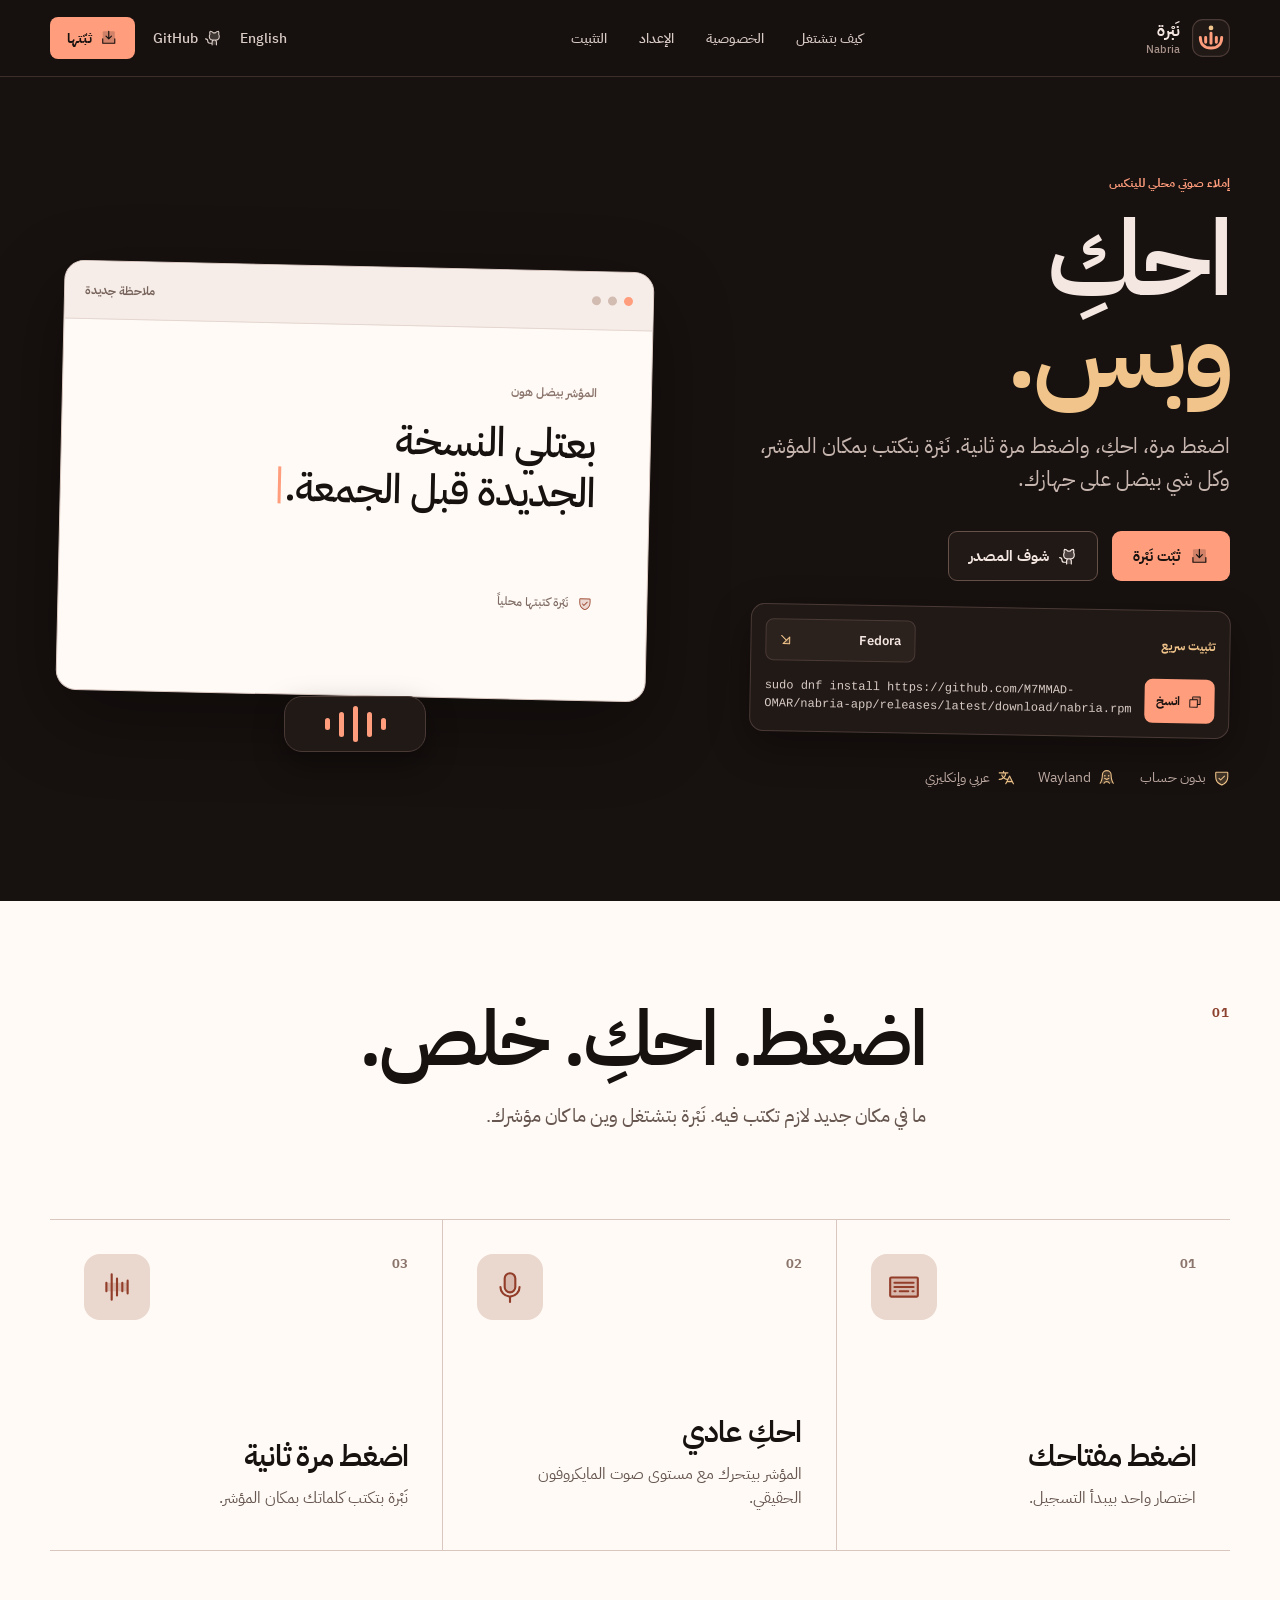
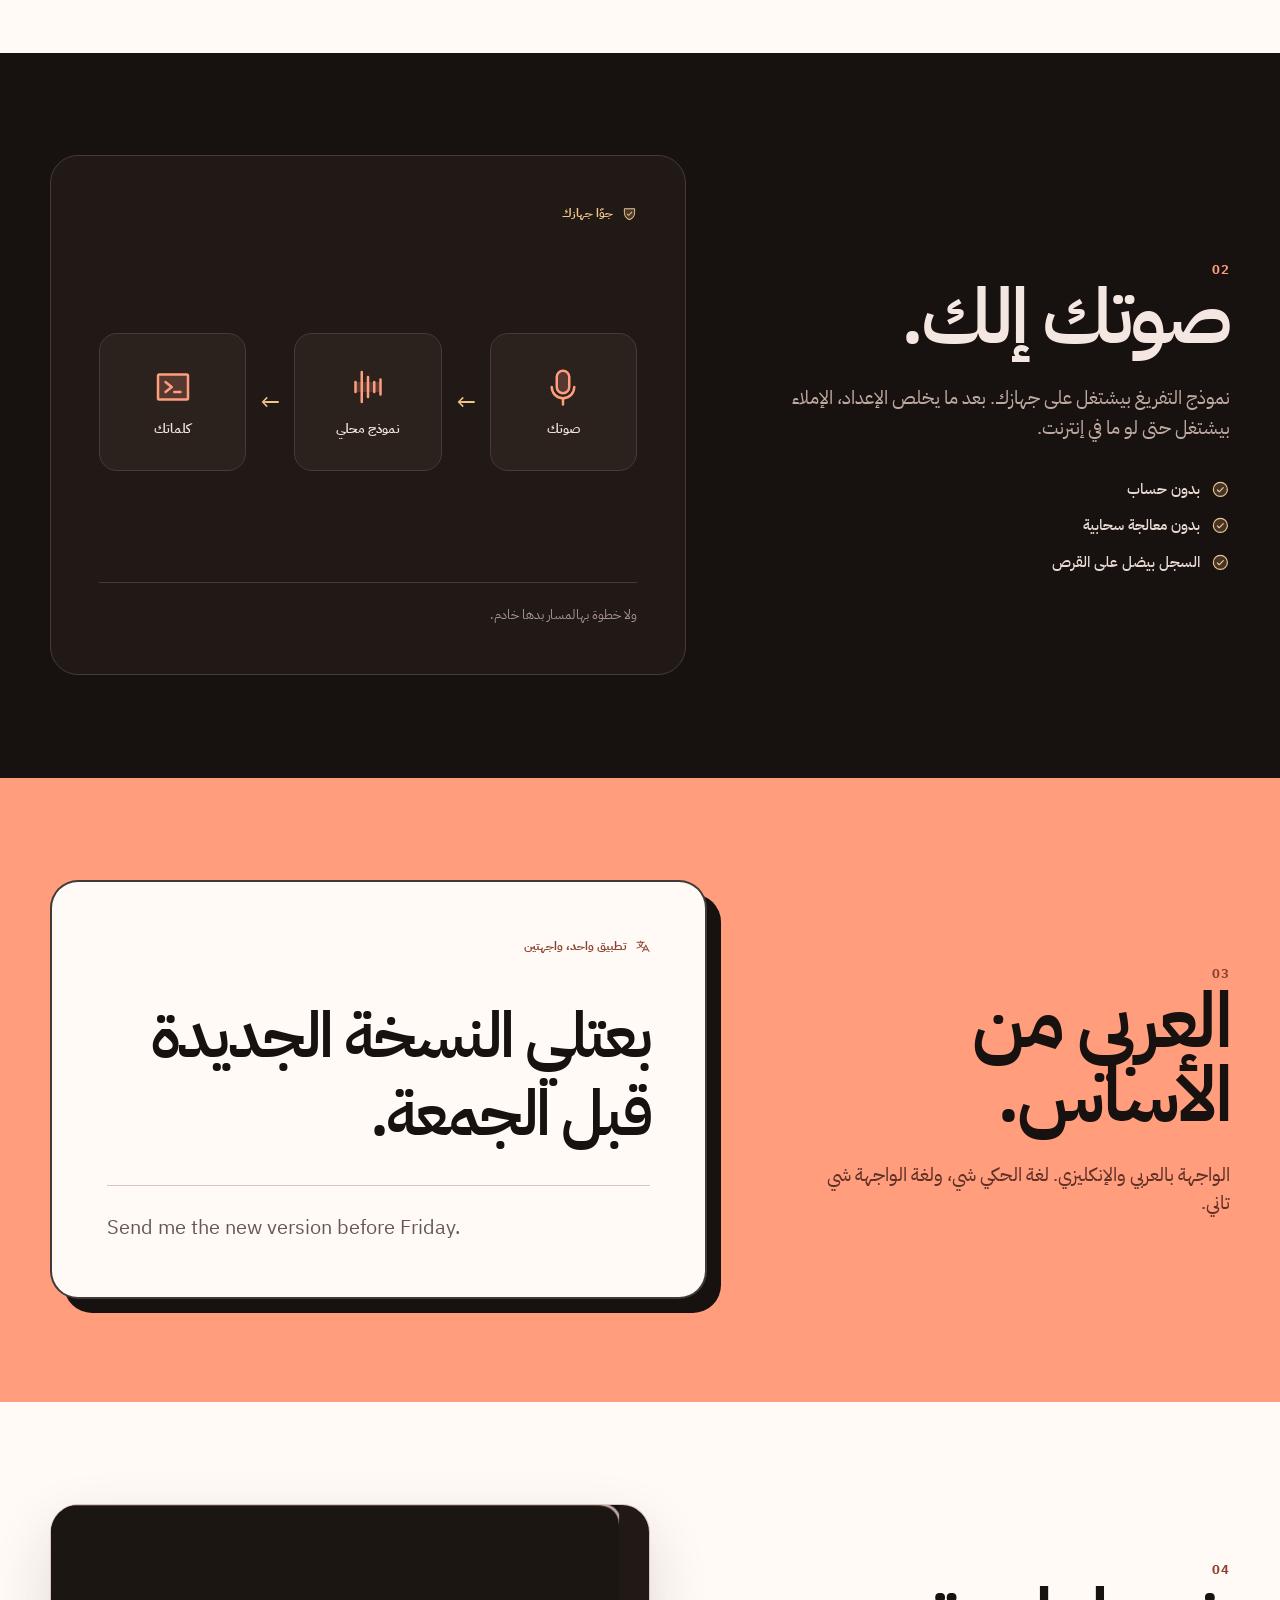
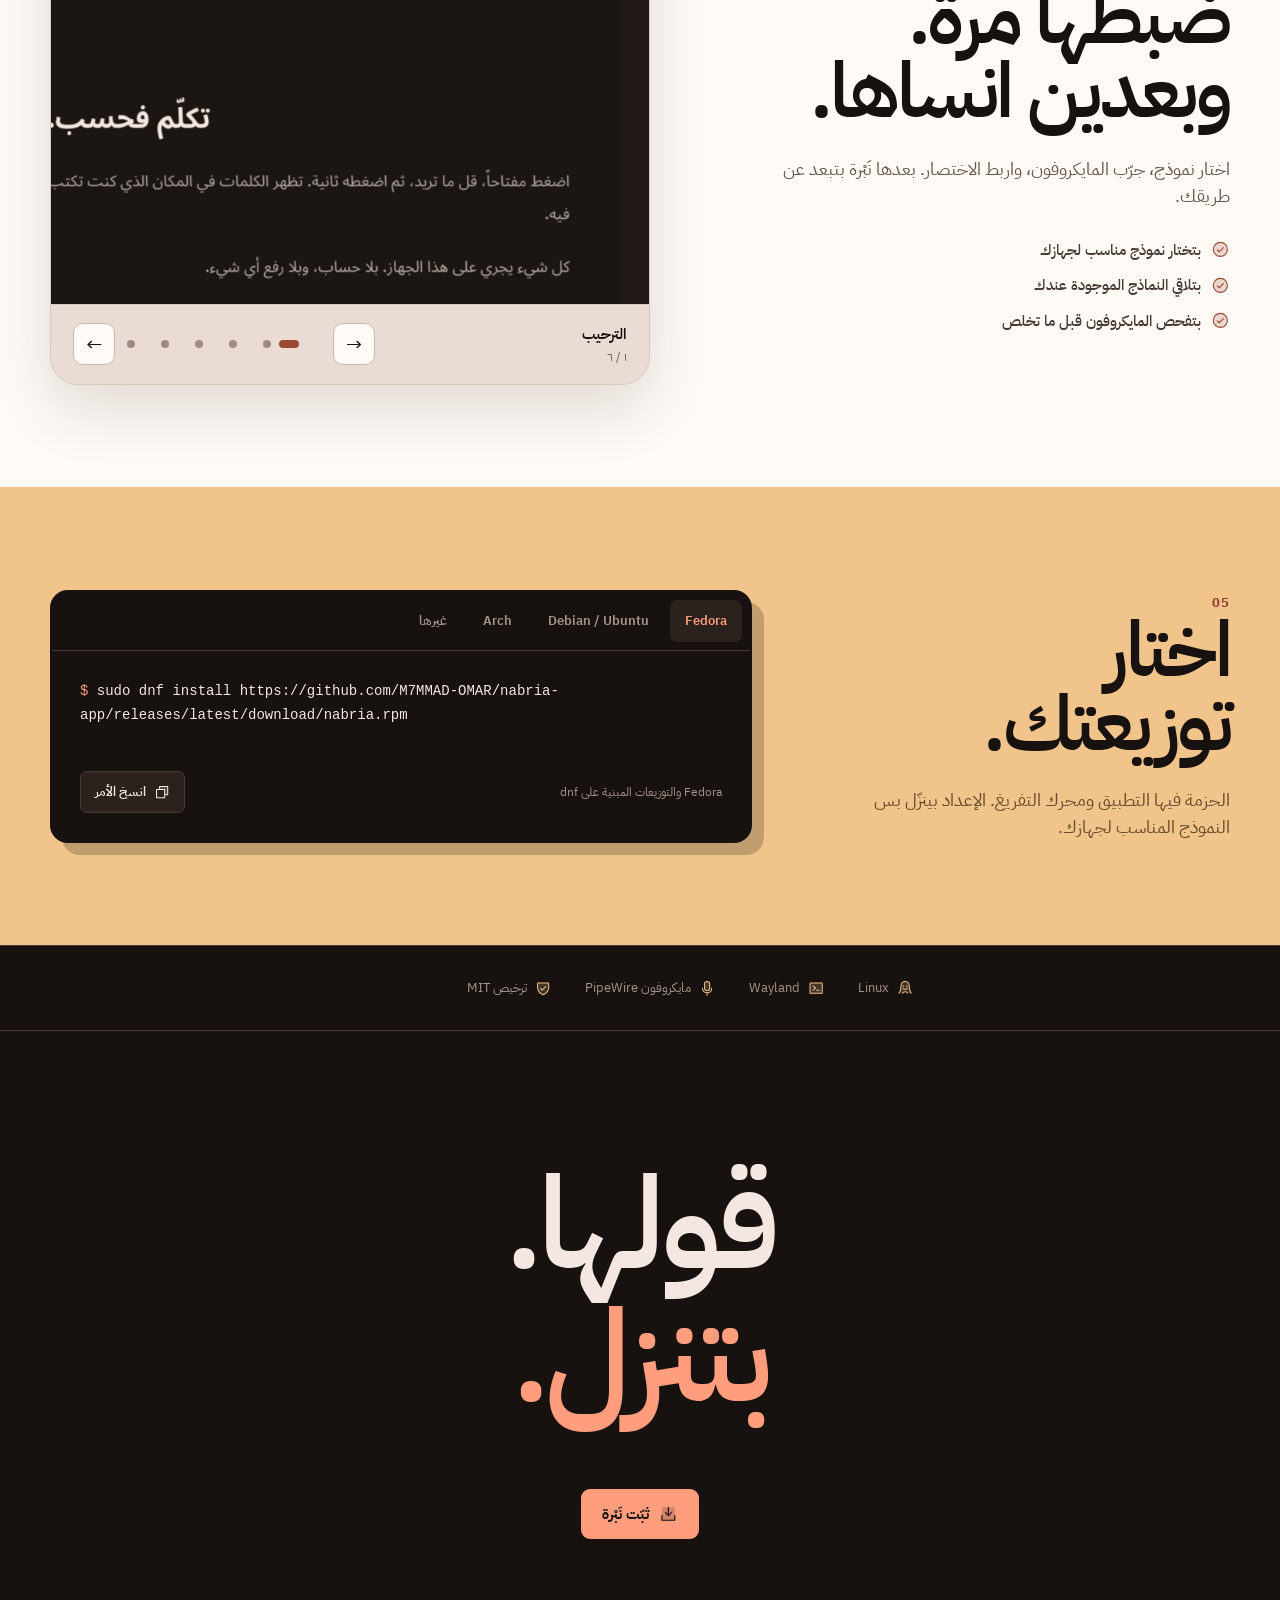
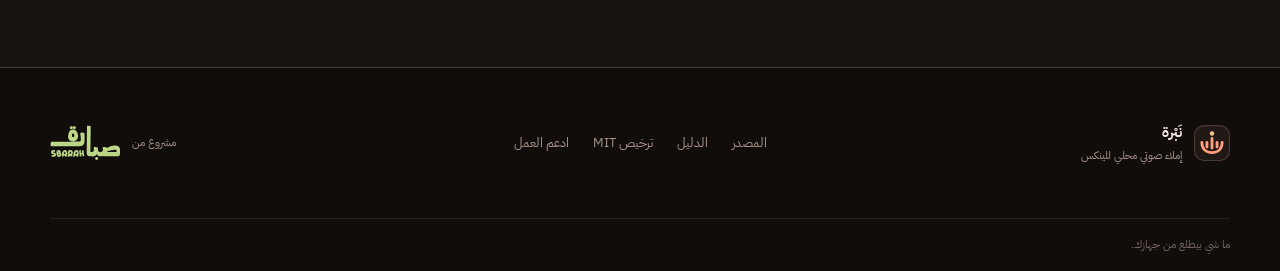
==== commit a2698d6a: "Say in the README that the settings window will take a dictation The button exists for the stretch b" ====
--- a/docs/ar/index.html
+++ b/docs/ar/index.html
@@ -11,9 +11,9 @@
   <meta property="og:image" content="../assets/nabria-social.png?v=2">
   <title>نَبْرة | احكِ وبس</title>
   <link rel="icon" href="../assets/nabria-mark.svg?v=2" type="image/svg+xml">
-  <link rel="preload" href="../assets/site.css?v=13" as="style">
-  <link rel="stylesheet" href="../assets/site.css?v=13">
-  <script src="../assets/site.js?v=13" defer></script>
+  <link rel="preload" href="../assets/site.css?v=17" as="style">
+  <link rel="stylesheet" href="../assets/site.css?v=17">
+  <script src="../assets/site.js?v=17" defer></script>
 </head>
 <body>
   <a class="skip-link" href="#main">انتقل للمحتوى</a>
@@ -68,7 +68,18 @@
             </a>
           </div>
           <div class="hero-quick-install" data-quick-install>
-            <div class="quick-install-head"><strong>تثبيت سريع</strong><select aria-label="توزيعة لينكس"><option data-command="sudo dnf install https://github.com/M7MMAD-OMAR/nabria-app/releases/latest/download/nabria.rpm">Fedora</option><option data-command="wget https://github.com/M7MMAD-OMAR/nabria-app/releases/latest/download/nabria.deb &amp;&amp; sudo apt install ./nabria.deb">Debian / Ubuntu</option><option data-command="yay -S nabria">Arch</option><option data-command="curl -fsSL https://github.com/M7MMAD-OMAR/nabria-app/releases/latest/download/install-nabria.sh | sh">غيرها</option></select></div>
+            <div class="quick-install-head">
+              <strong>تثبيت سريع</strong>
+              <div class="distro-picker" data-distro-picker>
+                <button class="distro-trigger" type="button" aria-haspopup="listbox" aria-expanded="false"><span data-distro-label>Fedora</span><svg class="icon" aria-hidden="true"><use href="../assets/icons.svg#icon-arrow-up-right"></use></svg></button>
+                <ul class="distro-menu" role="listbox" aria-label="توزيعة لينكس" hidden>
+                  <li role="option" tabindex="0" aria-selected="true" data-command="sudo dnf install https://github.com/M7MMAD-OMAR/nabria-app/releases/latest/download/nabria.rpm">Fedora</li>
+                  <li role="option" tabindex="0" aria-selected="false" data-command="wget https://github.com/M7MMAD-OMAR/nabria-app/releases/latest/download/nabria.deb &amp;&amp; sudo apt install ./nabria.deb">Debian / Ubuntu</li>
+                  <li role="option" tabindex="0" aria-selected="false" data-command="yay -S nabria">Arch</li>
+                  <li role="option" tabindex="0" aria-selected="false" data-command="curl -fsSL https://github.com/M7MMAD-OMAR/nabria-app/releases/latest/download/install-nabria.sh | sh">غيرها</li>
+                </ul>
+              </div>
+            </div>
             <div class="quick-install-command"><code id="quick-command" tabindex="0" title="sudo dnf install https://github.com/M7MMAD-OMAR/nabria-app/releases/latest/download/nabria.rpm">sudo dnf install https://github.com/M7MMAD-OMAR/nabria-app/releases/latest/download/nabria.rpm</code><button type="button" data-copy-command data-copy-target="quick-command" data-copied="تم النسخ" aria-label="انسخ أمر التثبيت"><svg class="icon" aria-hidden="true"><use href="../assets/icons.svg#icon-copy"></use></svg><span>انسخ</span></button></div>
           </div>
           <ul class="hero-facts" aria-label="معلومات عن المنتج">
@@ -122,7 +133,7 @@
           <article class="step">
             <div class="step-top"><span class="step-number">03</span><span class="step-icon"><svg class="icon" aria-hidden="true"><use href="../assets/icons.svg#icon-waveform"></use></svg></span></div>
             <h3>اضغط مرة ثانية</h3>
-            <p>كلماتك بتظهر بمكان المؤشر.</p>
+            <p>نَبْرة بتكتب كلماتك بمكان المؤشر.</p>
           </article>
         </div>
       </div>
@@ -163,7 +174,7 @@
         <div class="language-copy">
           <span class="section-index">03</span>
           <h2 class="section-title" id="language-title">العربي من الأساس.</h2>
-          <p>واجهة التطبيق بالعربي والإنكليزي. اللغة اللي بتحكيها منفصلة عن لغة الواجهة.</p>
+          <p>الواجهة بالعربي والإنكليزي. لغة الحكي شي، ولغة الواجهة شي تاني.</p>
         </div>
 
         <div class="language-demo">
@@ -178,7 +189,7 @@
       <div class="wrap setup-grid">
         <div class="setup-copy">
           <span class="section-index">04</span>
-          <h2 class="section-title" id="setup-title">ضبطها مرة. وانساها.</h2>
+          <h2 class="section-title" id="setup-title">ضبطها مرة. وبعدين انساها.</h2>
           <p>اختار نموذج، جرّب المايكروفون، واربط الاختصار. بعدها نَبْرة بتبعد عن طريقك.</p>
           <ul class="setup-notes">
             <li><svg class="icon" aria-hidden="true"><use href="../assets/icons.svg#icon-check-circle"></use></svg>بتختار نموذج مناسب لجهازك</li>
@@ -255,7 +266,7 @@
 
     <section class="closing" aria-labelledby="closing-title">
       <div class="wrap">
-        <h2 class="closing-title" id="closing-title">قولها.<br><span>وكفّي.</span></h2>
+        <h2 class="closing-title" id="closing-title">قولها.<br><span>بتنزل.</span></h2>
         <a class="button button-primary" href="#install"><svg class="icon" aria-hidden="true"><use href="../assets/icons.svg#icon-download-simple"></use></svg>ثبّت نَبْرة</a>
       </div>
     </section>
--- a/docs/assets/site.css
+++ b/docs/assets/site.css
@@ -403,11 +403,11 @@
   padding: 14px;
   display: grid;
   gap: 12px;
-  border: 1px solid #d1bbb1;
+  border: 1px solid var(--line-dark);
   border-radius: 14px;
-  background: var(--paper);
-  color: var(--ink);
-  box-shadow: 8px 8px 0 #352824;
+  background: var(--night-raised);
+  color: var(--cream);
+  box-shadow: 0 14px 40px rgba(0, 0, 0, 0.3);
   transform: rotate(-1deg);
 }
 
@@ -423,7 +423,7 @@
 }
 
 .quick-install-head strong {
-  color: #8c422f;
+  color: var(--thinking);
   font-size: 12px;
   font-weight: 700;
   letter-spacing: 0.08em;
@@ -435,18 +435,87 @@
   text-transform: none;
 }
 
-.quick-install-head select {
-  min-block-size: 44px;
-  padding-inline: 11px 32px;
-  border: 1px solid #d1bbb1;
+.distro-picker {
+  position: relative;
+  z-index: 3;
+}
+
+.distro-trigger {
+  min-block-size: 42px;
+  min-inline-size: 150px;
+  padding-inline: 13px 11px;
+  display: inline-flex;
+  align-items: center;
+  justify-content: space-between;
+  gap: 9px;
+  border: 1px solid var(--line-dark);
   border-radius: 8px;
-  background: var(--paper);
-  color: var(--ink);
+  background: var(--night-soft);
+  color: var(--cream);
   font-size: 13px;
   font-weight: 600;
   cursor: pointer;
 }
 
+.distro-trigger .icon {
+  rotate: 90deg;
+  color: var(--thinking);
+}
+
+html[dir="rtl"] .distro-trigger .icon {
+  rotate: 90deg;
+}
+
+.distro-trigger:hover,
+.distro-trigger:focus-visible,
+.distro-trigger[aria-expanded="true"] {
+  border-color: #72584f;
+}
+
+.distro-menu {
+  position: absolute;
+  inset-block-start: calc(100% + 8px);
+  inset-inline-end: 0;
+  inline-size: 100%;
+  margin: 0;
+  padding: 5px;
+  display: grid;
+  gap: 2px;
+  border: 1px solid var(--line-dark);
+  border-radius: 10px;
+  background: var(--night-soft);
+  box-shadow: 0 18px 44px rgba(0, 0, 0, 0.5);
+  list-style: none;
+}
+
+.distro-menu[hidden] {
+  display: none;
+}
+
+.distro-menu li {
+  min-block-size: 40px;
+  padding-inline: 12px;
+  display: flex;
+  align-items: center;
+  border-radius: 7px;
+  color: #d9cbc5;
+  font-size: 13px;
+  text-align: start;
+  cursor: pointer;
+}
+
+.distro-menu li:hover,
+.distro-menu li:focus-visible {
+  background: var(--night);
+  color: var(--cream);
+  outline: none;
+}
+
+.distro-menu li[aria-selected="true"] {
+  color: var(--voice);
+  font-weight: 700;
+}
+
 .quick-install-command {
   min-inline-size: 0;
   display: grid;
@@ -458,15 +527,16 @@
 
 .quick-install-command code {
   min-inline-size: 0;
-  color: #5d4a43;
+  padding-block: 2px;
+  color: #d9cbc5;
   font-family: ui-monospace, "SFMono-Regular", Consolas, monospace;
   font-size: 12px;
   line-height: 1.5;
-  white-space: nowrap;
-  overflow-x: auto;
-  scrollbar-width: thin;
+  white-space: normal;
+  overflow-wrap: anywhere;
   unicode-bidi: isolate;
   text-align: left;
+  user-select: all;
 }
 
 .quick-install-command button {
--- a/docs/assets/site.css
+++ b/docs/assets/site.css
@@ -403,11 +403,11 @@
   padding: 14px;
   display: grid;
   gap: 12px;
-  border: 1px solid #d1bbb1;
+  border: 1px solid var(--line-dark);
   border-radius: 14px;
-  background: var(--paper);
-  color: var(--ink);
-  box-shadow: 8px 8px 0 #352824;
+  background: var(--night-raised);
+  color: var(--cream);
+  box-shadow: 0 14px 40px rgba(0, 0, 0, 0.3);
   transform: rotate(-1deg);
 }
 
@@ -423,7 +423,7 @@
 }
 
 .quick-install-head strong {
-  color: #8c422f;
+  color: var(--thinking);
   font-size: 12px;
   font-weight: 700;
   letter-spacing: 0.08em;
@@ -435,18 +435,87 @@
   text-transform: none;
 }
 
-.quick-install-head select {
-  min-block-size: 44px;
-  padding-inline: 11px 32px;
-  border: 1px solid #d1bbb1;
+.distro-picker {
+  position: relative;
+  z-index: 3;
+}
+
+.distro-trigger {
+  min-block-size: 42px;
+  min-inline-size: 150px;
+  padding-inline: 13px 11px;
+  display: inline-flex;
+  align-items: center;
+  justify-content: space-between;
+  gap: 9px;
+  border: 1px solid var(--line-dark);
   border-radius: 8px;
-  background: var(--paper);
-  color: var(--ink);
+  background: var(--night-soft);
+  color: var(--cream);
   font-size: 13px;
   font-weight: 600;
   cursor: pointer;
 }
 
+.distro-trigger .icon {
+  rotate: 90deg;
+  color: var(--thinking);
+}
+
+html[dir="rtl"] .distro-trigger .icon {
+  rotate: 90deg;
+}
+
+.distro-trigger:hover,
+.distro-trigger:focus-visible,
+.distro-trigger[aria-expanded="true"] {
+  border-color: #72584f;
+}
+
+.distro-menu {
+  position: absolute;
+  inset-block-start: calc(100% + 8px);
+  inset-inline-end: 0;
+  inline-size: 100%;
+  margin: 0;
+  padding: 5px;
+  display: grid;
+  gap: 2px;
+  border: 1px solid var(--line-dark);
+  border-radius: 10px;
+  background: var(--night-soft);
+  box-shadow: 0 18px 44px rgba(0, 0, 0, 0.5);
+  list-style: none;
+}
+
+.distro-menu[hidden] {
+  display: none;
+}
+
+.distro-menu li {
+  min-block-size: 40px;
+  padding-inline: 12px;
+  display: flex;
+  align-items: center;
+  border-radius: 7px;
+  color: #d9cbc5;
+  font-size: 13px;
+  text-align: start;
+  cursor: pointer;
+}
+
+.distro-menu li:hover,
+.distro-menu li:focus-visible {
+  background: var(--night);
+  color: var(--cream);
+  outline: none;
+}
+
+.distro-menu li[aria-selected="true"] {
+  color: var(--voice);
+  font-weight: 700;
+}
+
 .quick-install-command {
   min-inline-size: 0;
   display: grid;
@@ -458,15 +527,16 @@
 
 .quick-install-command code {
   min-inline-size: 0;
-  color: #5d4a43;
+  padding-block: 2px;
+  color: #d9cbc5;
   font-family: ui-monospace, "SFMono-Regular", Consolas, monospace;
   font-size: 12px;
   line-height: 1.5;
-  white-space: nowrap;
-  overflow-x: auto;
-  scrollbar-width: thin;
+  white-space: normal;
+  overflow-wrap: anywhere;
   unicode-bidi: isolate;
   text-align: left;
+  user-select: all;
 }
 
 .quick-install-command button {
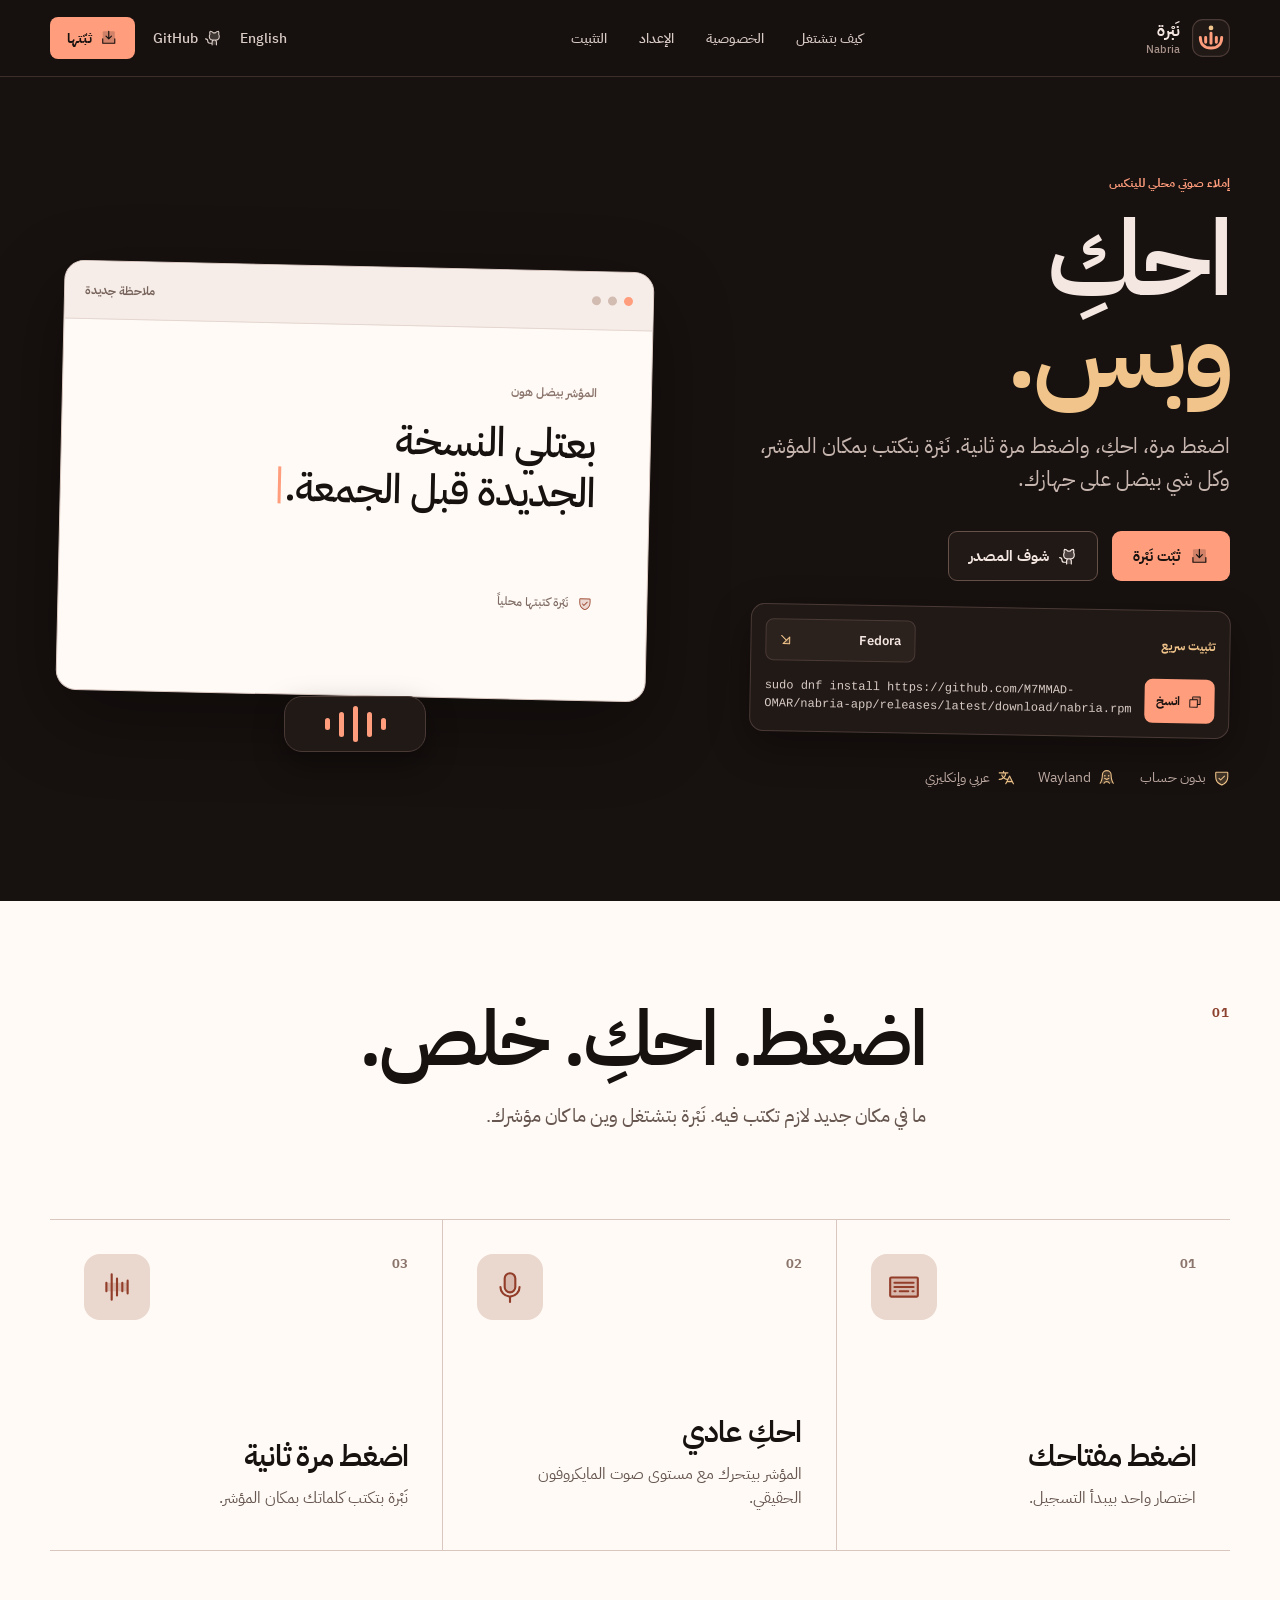
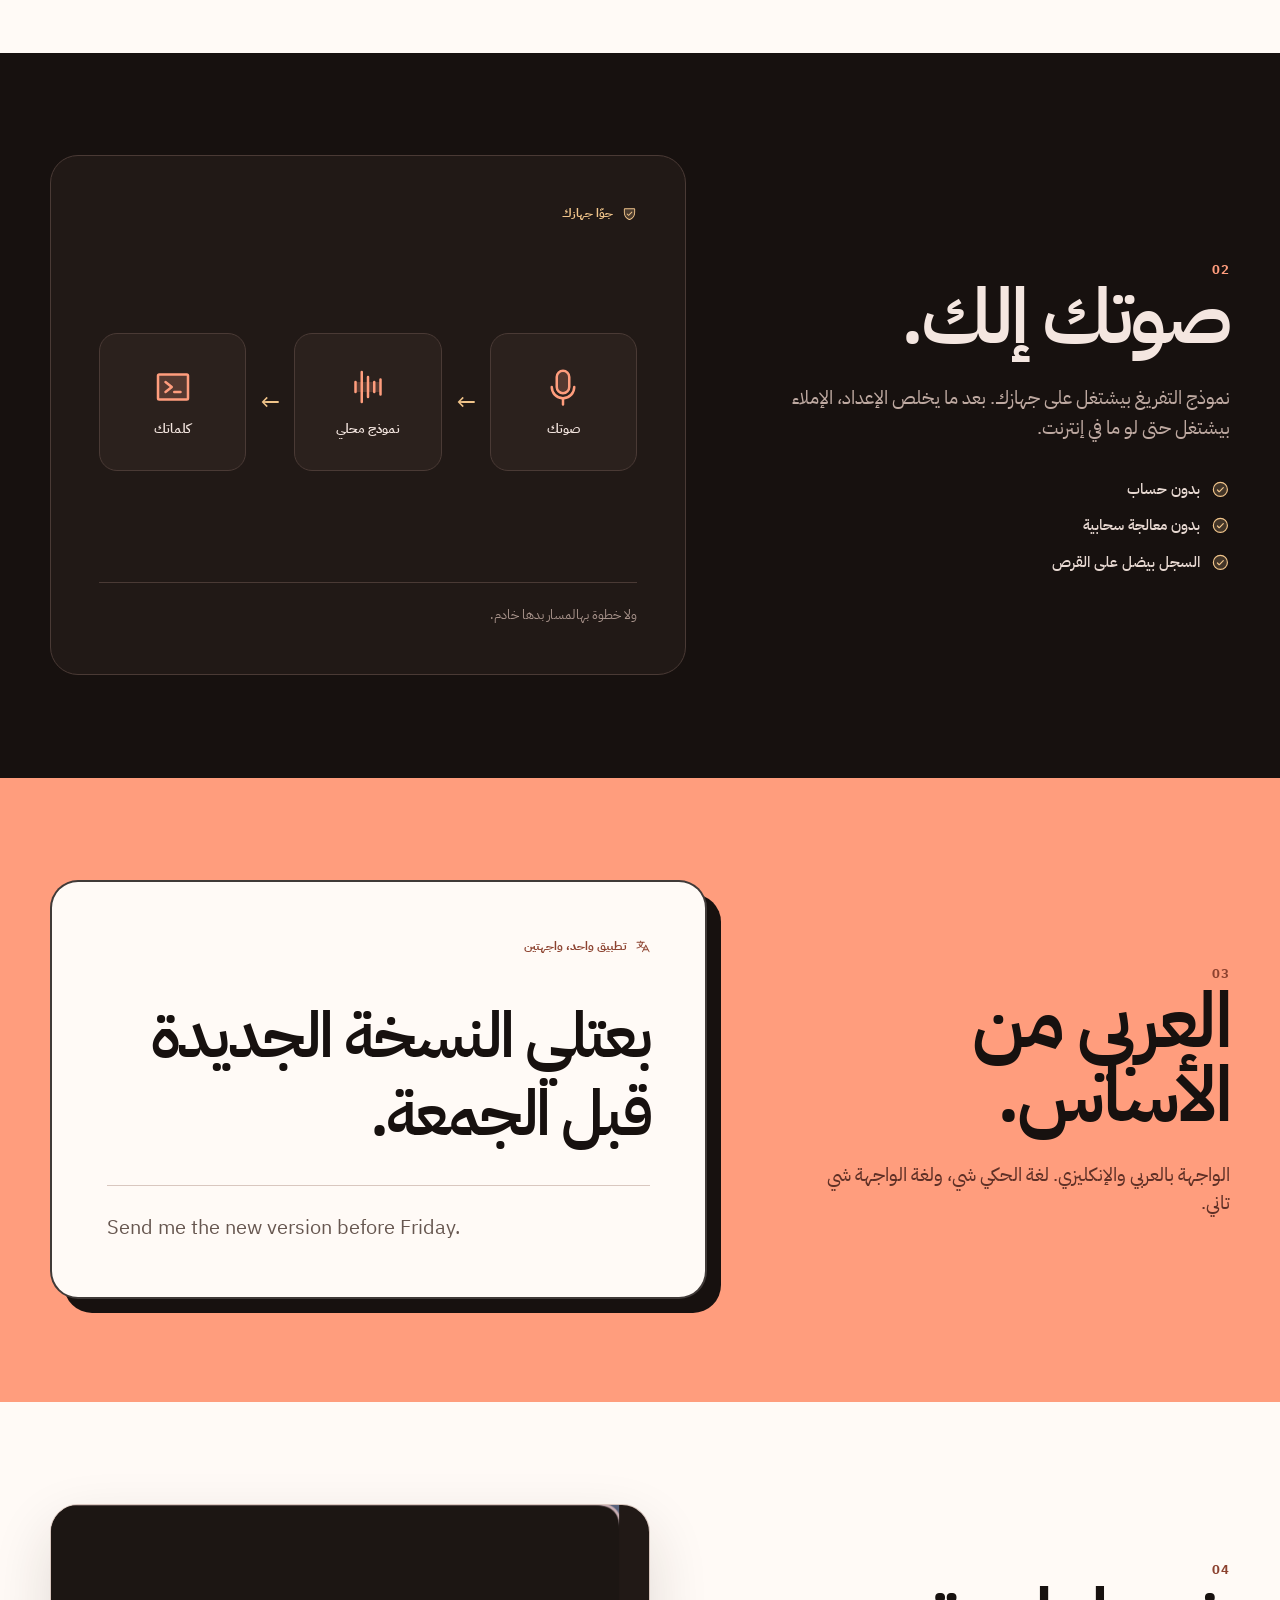
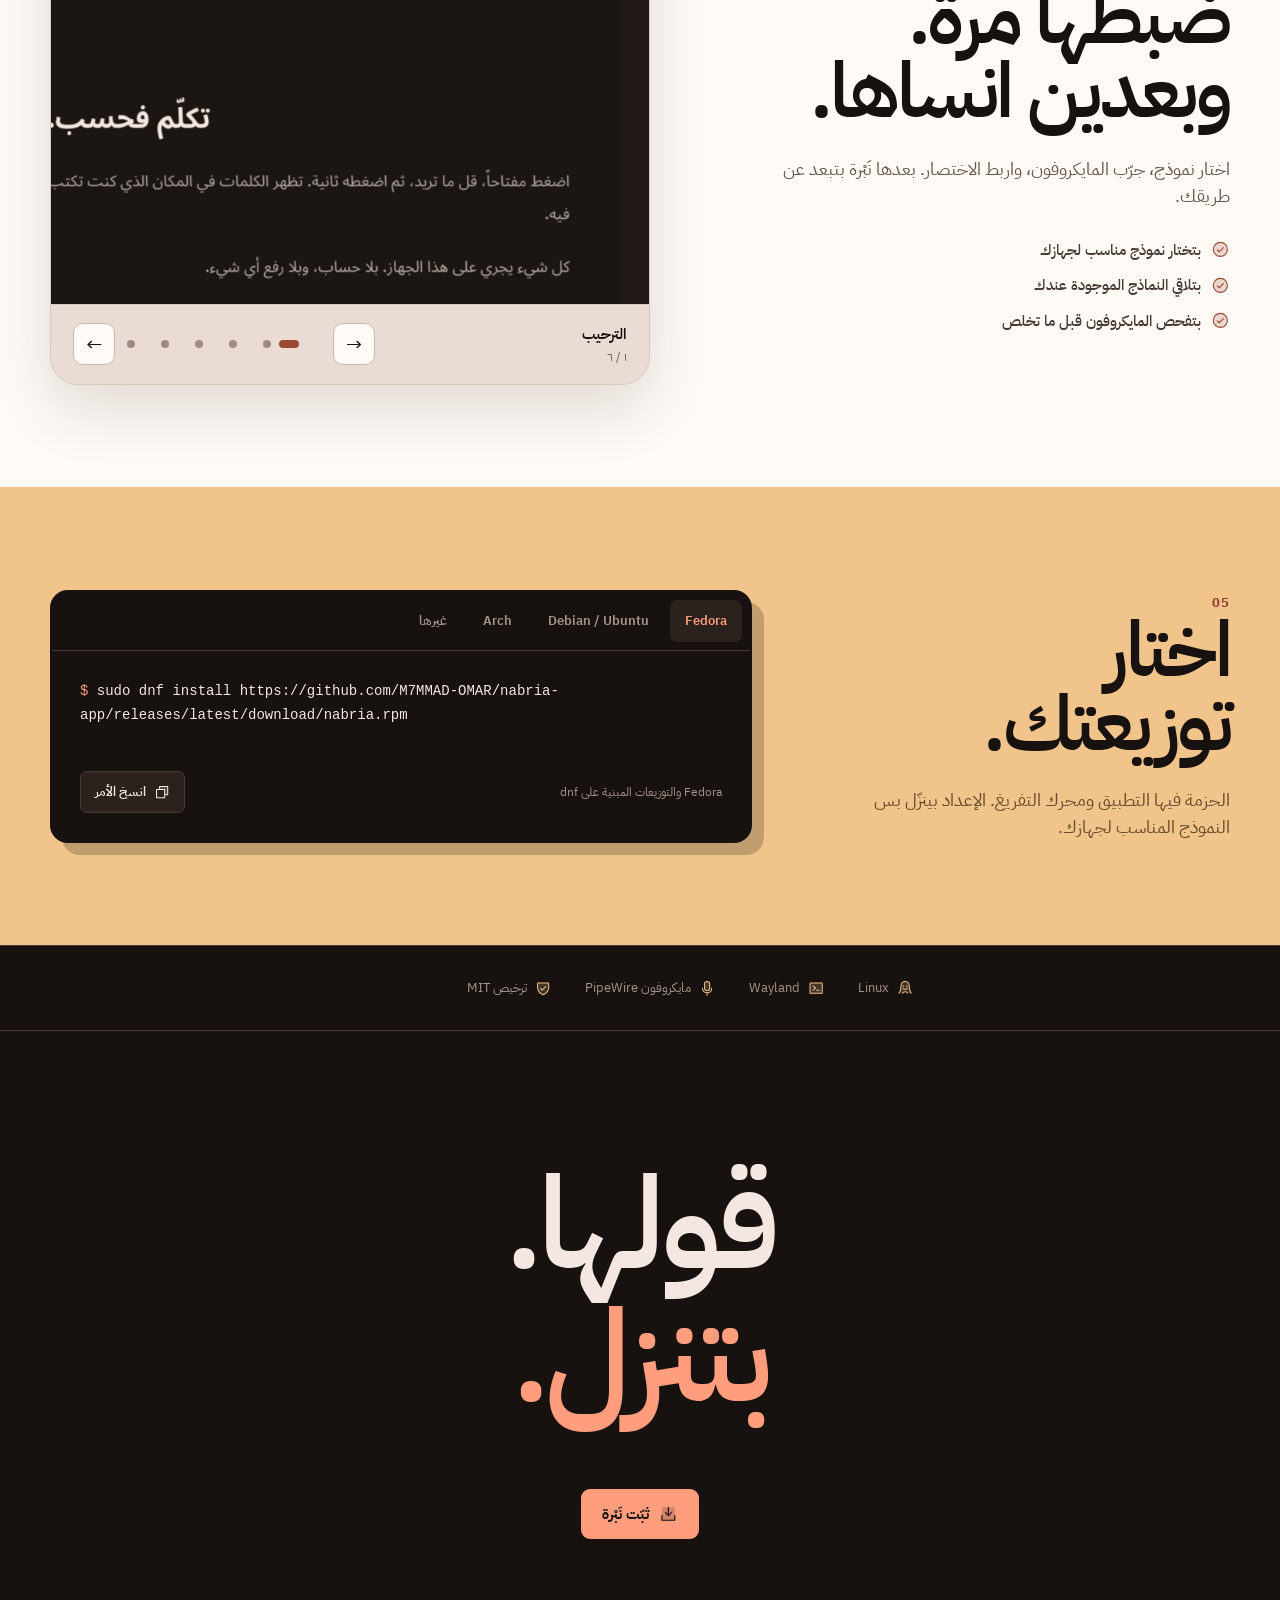
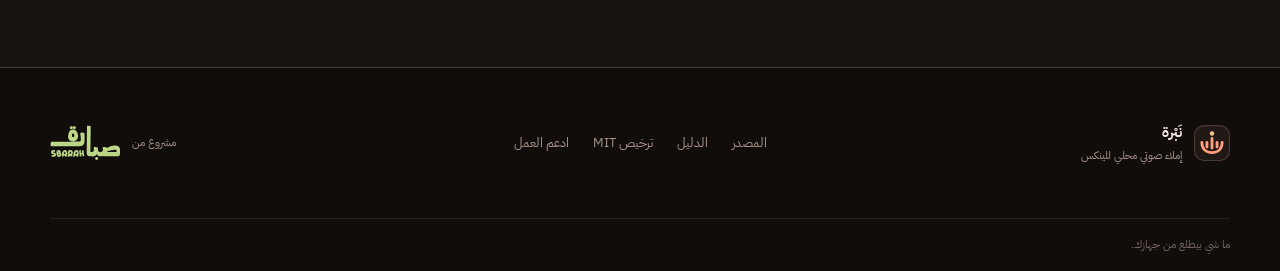
==== commit cbefdcf5: "Be able to let go of things, and stop claiming a package that does not exist Two halves of the same " ====
--- a/docs/ar/index.html
+++ b/docs/ar/index.html
@@ -75,7 +75,7 @@
                 <ul class="distro-menu" role="listbox" aria-label="توزيعة لينكس" hidden>
                   <li role="option" tabindex="0" aria-selected="true" data-command="sudo dnf install https://github.com/M7MMAD-OMAR/nabria-app/releases/latest/download/nabria.rpm">Fedora</li>
                   <li role="option" tabindex="0" aria-selected="false" data-command="wget https://github.com/M7MMAD-OMAR/nabria-app/releases/latest/download/nabria.deb &amp;&amp; sudo apt install ./nabria.deb">Debian / Ubuntu</li>
-                  <li role="option" tabindex="0" aria-selected="false" data-command="yay -S nabria">Arch</li>
+                  <li role="option" tabindex="0" aria-selected="false" data-command="git clone https://github.com/M7MMAD-OMAR/nabria-app.git &amp;&amp; cd nabria-app/packaging &amp;&amp; makepkg -si">Arch</li>
                   <li role="option" tabindex="0" aria-selected="false" data-command="curl -fsSL https://github.com/M7MMAD-OMAR/nabria-app/releases/latest/download/install-nabria.sh | sh">غيرها</li>
                 </ul>
               </div>
@@ -244,7 +244,7 @@
             <div class="command-actions"><span class="command-meta">Debian وUbuntu والتوزيعات المبنية على apt</span><button class="copy-button" type="button" data-copy-command data-copied="تم النسخ"><svg class="icon" aria-hidden="true"><use href="../assets/icons.svg#icon-copy"></use></svg><span>انسخ الأمر</span></button></div>
           </div>
           <div class="command-panel" id="panel-arch-ar" role="tabpanel" aria-labelledby="tab-arch-ar" hidden>
-            <pre class="command-line">yay -S nabria</pre>
+            <pre class="command-line">git clone https://github.com/M7MMAD-OMAR/nabria-app.git &amp;&amp; cd nabria-app/packaging &amp;&amp; makepkg -si</pre>
             <div class="command-actions"><span class="command-meta">متوفر على AUR</span><button class="copy-button" type="button" data-copy-command data-copied="تم النسخ"><svg class="icon" aria-hidden="true"><use href="../assets/icons.svg#icon-copy"></use></svg><span>انسخ الأمر</span></button></div>
           </div>
           <div class="command-panel" id="panel-other-ar" role="tabpanel" aria-labelledby="tab-other-ar" hidden>
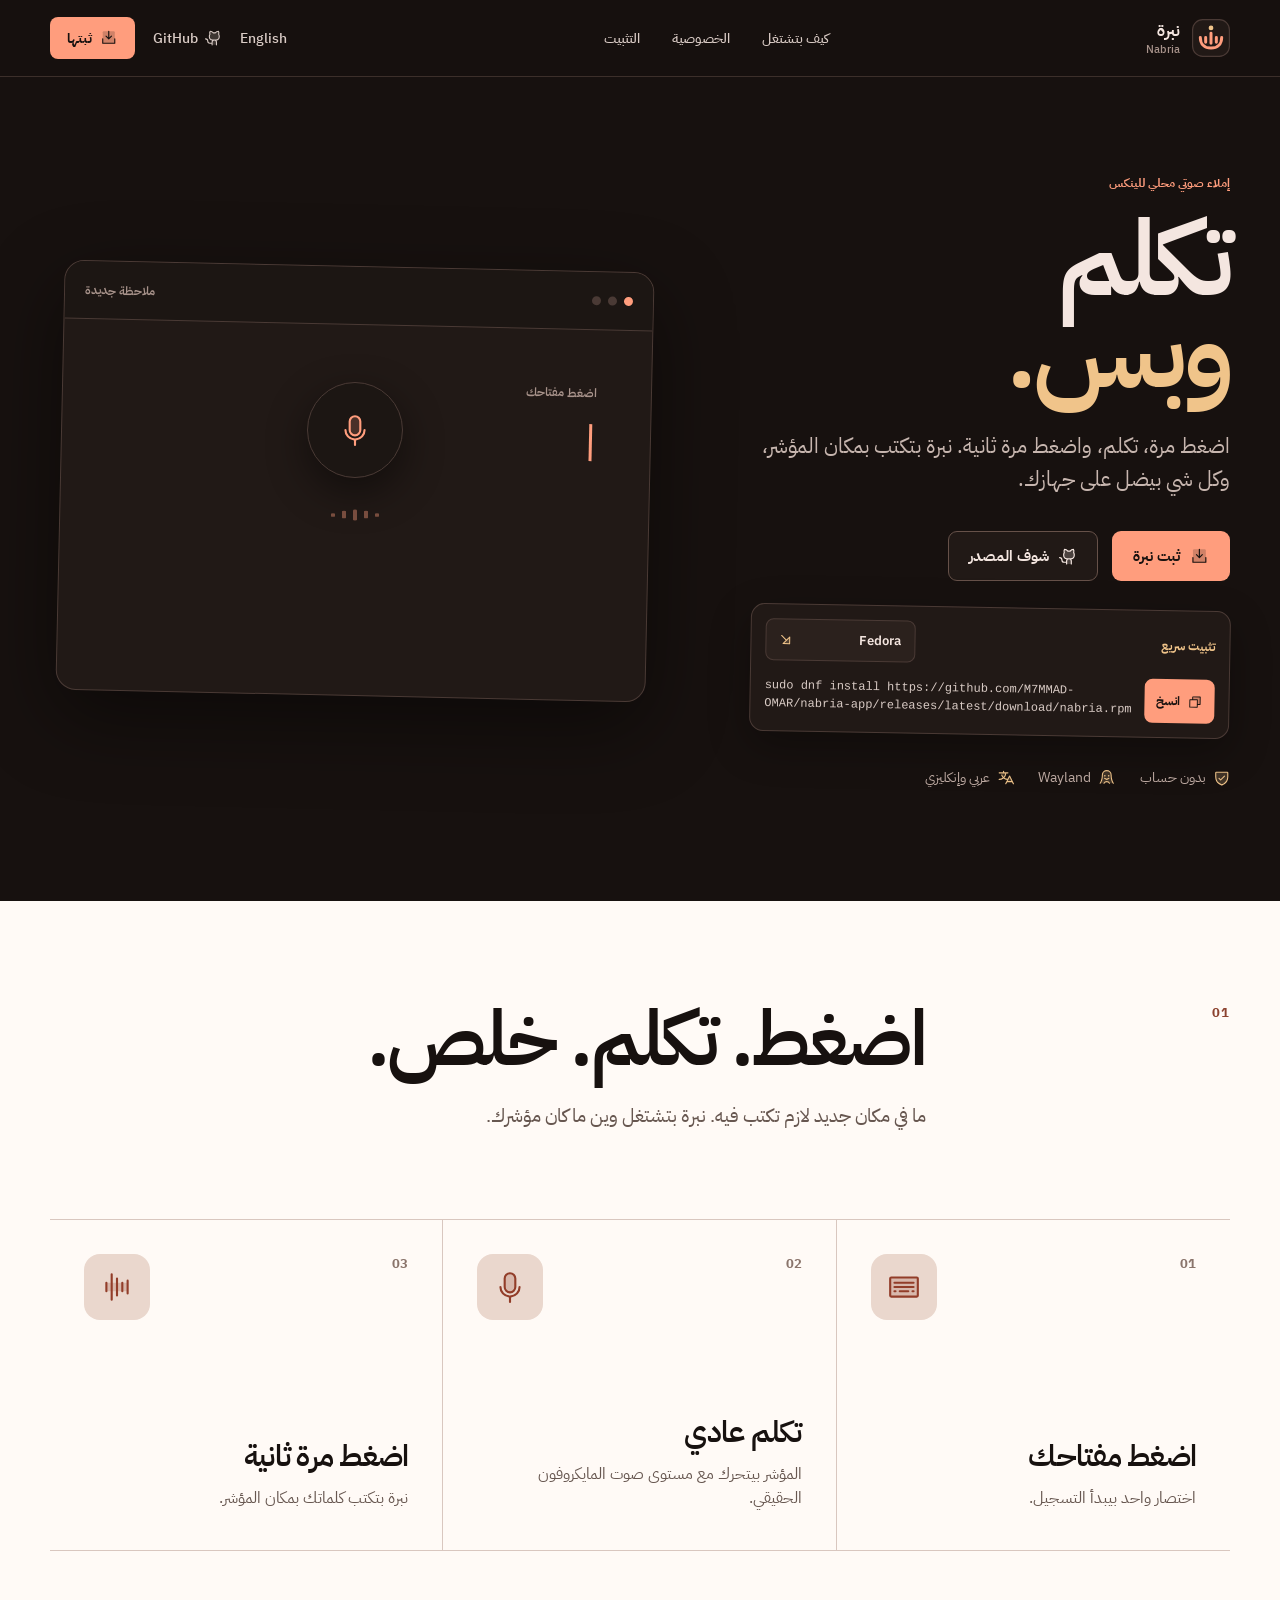
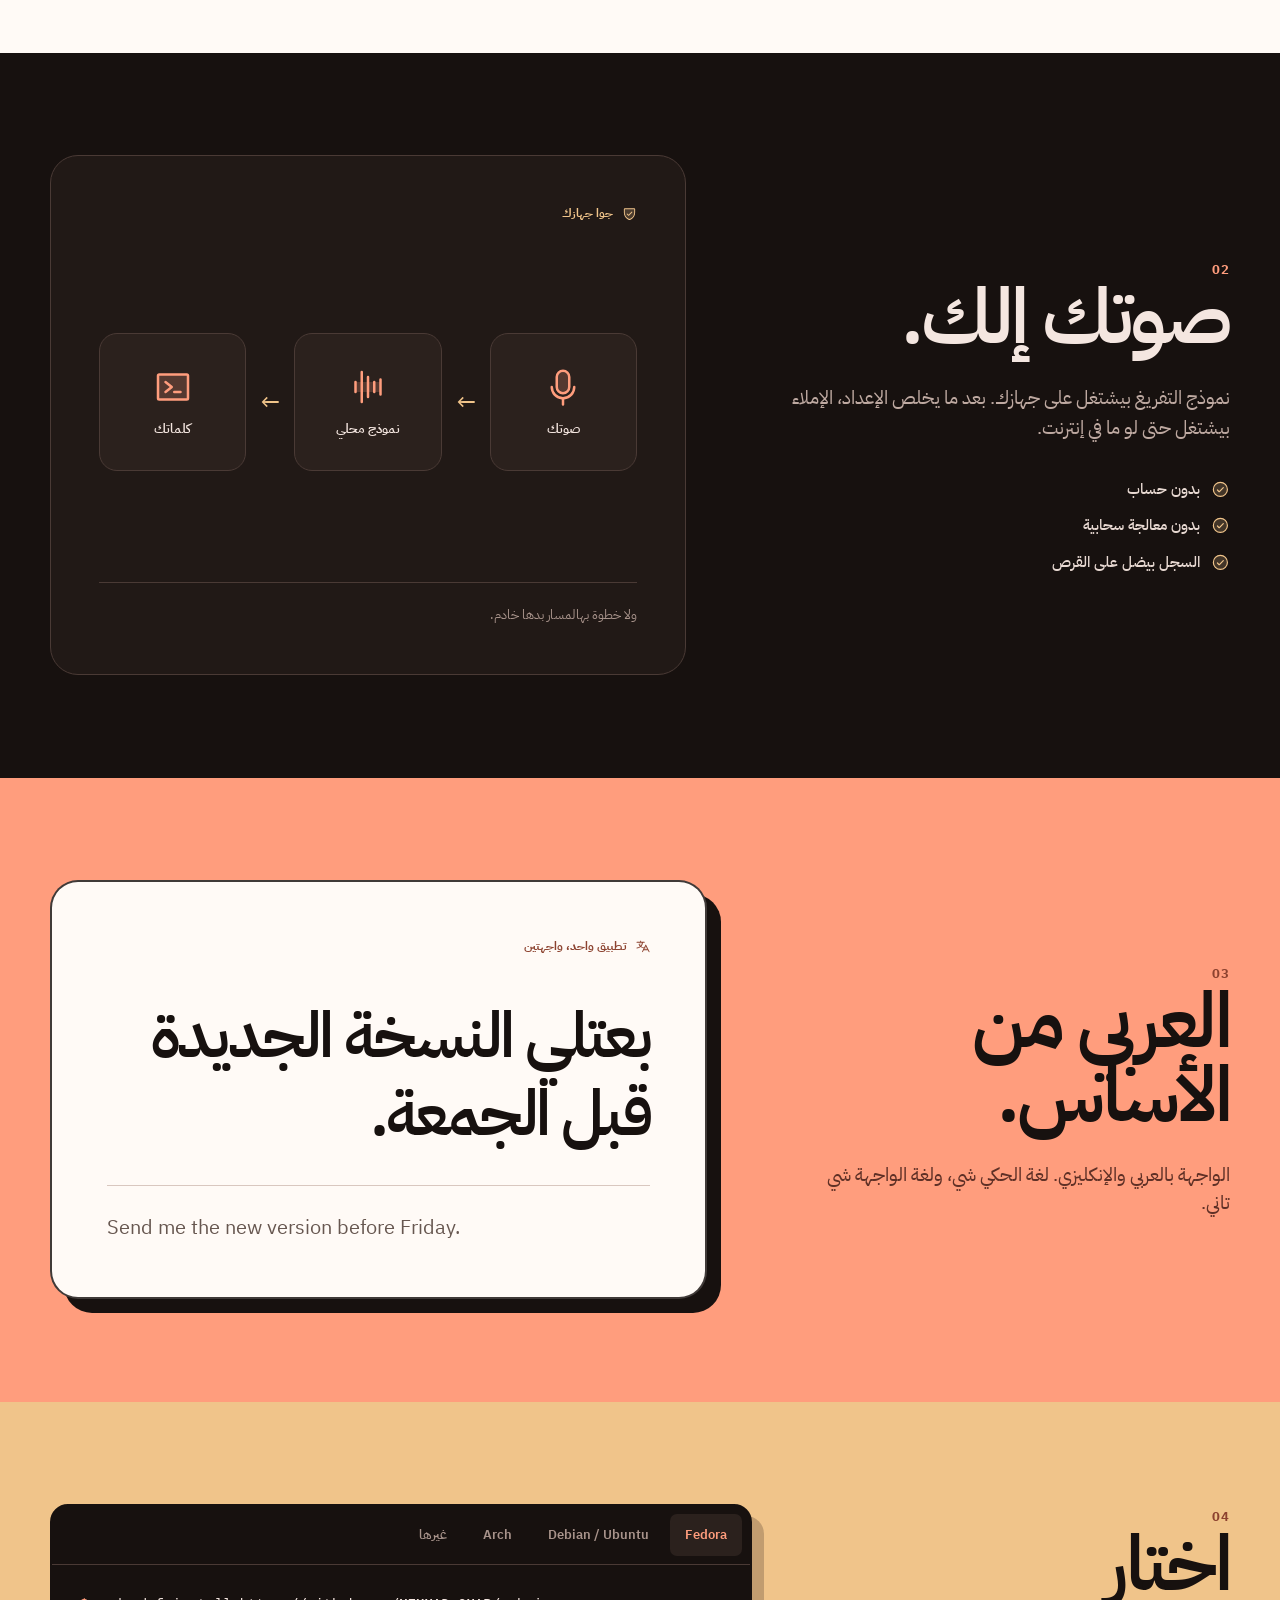
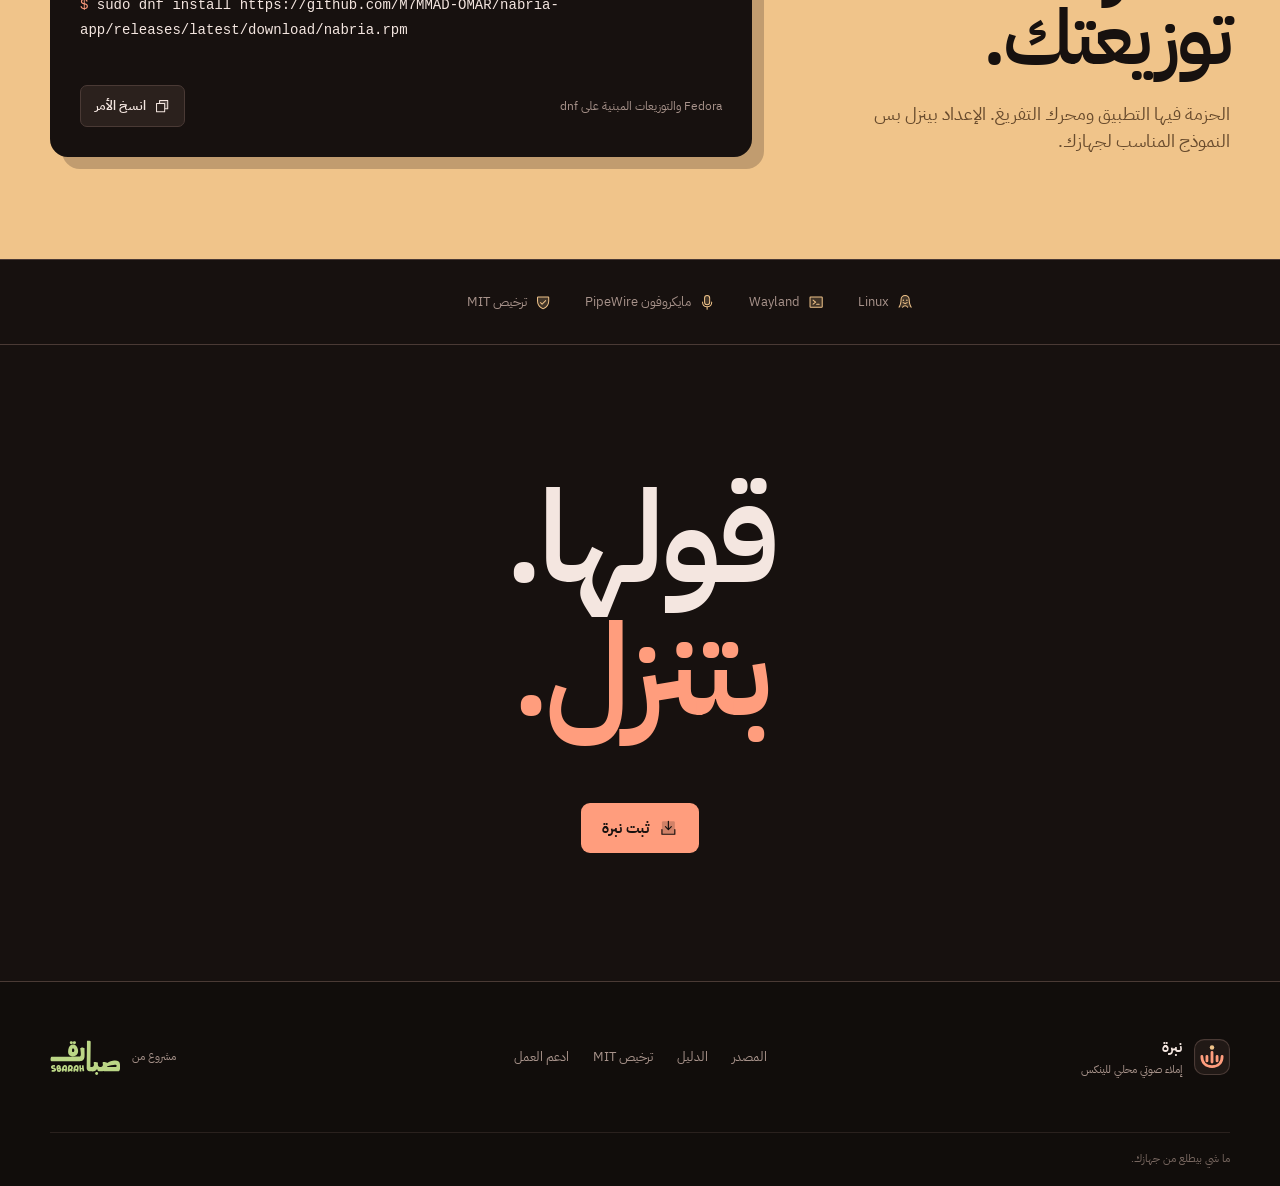
==== commit 1b62d002: "site: the hero plays a take instead of showing its result The panel used to hold the finished senten" ====
--- a/docs/ar/index.html
+++ b/docs/ar/index.html
@@ -4,32 +4,40 @@
   <meta charset="utf-8">
   <meta name="viewport" content="width=device-width, initial-scale=1">
   <meta name="theme-color" content="#17110f">
-  <meta name="description" content="نَبْرة هي إملاء صوتي محلي للينكس. اضغط، احكِ، واضغط مرة ثانية. كلماتك بتظهر بمكان المؤشر.">
-  <meta property="og:title" content="نَبْرة | احكِ وبس">
+  <meta name="description" content="نبرة هي إملاء صوتي محلي للينكس. اضغط، تكلم، واضغط مرة ثانية. كلماتك بتظهر بمكان المؤشر.">
+  <meta property="og:title" content="نبرة | تكلم وبس">
   <meta property="og:description" content="إملاء صوتي محلي للينكس. بدون حساب وبدون سحابة.">
   <meta property="og:type" content="website">
-  <meta property="og:image" content="../assets/nabria-social.png?v=2">
-  <title>نَبْرة | احكِ وبس</title>
+  <meta property="og:image" content="https://nabria.sbarah.com/assets/nabria-social.png?v=2">
+  <meta property="og:url" content="https://nabria.sbarah.com/ar/">
+  <meta property="og:site_name" content="نبرة">
+  <meta property="og:locale" content="ar">
+  <meta property="og:locale:alternate" content="en">
+  <meta name="twitter:card" content="summary_large_image">
+  <title>نبرة | تكلم وبس</title>
+  <link rel="canonical" href="https://nabria.sbarah.com/ar/">
+  <link rel="alternate" hreflang="en" href="https://nabria.sbarah.com/">
+  <link rel="alternate" hreflang="ar" href="https://nabria.sbarah.com/ar/">
+  <link rel="alternate" hreflang="x-default" href="https://nabria.sbarah.com/">
   <link rel="icon" href="../assets/nabria-mark.svg?v=2" type="image/svg+xml">
-  <link rel="preload" href="../assets/site.css?v=17" as="style">
-  <link rel="stylesheet" href="../assets/site.css?v=17">
-  <script src="../assets/site.js?v=17" defer></script>
+  <link rel="preload" href="../assets/site.css?v=18" as="style">
+  <link rel="stylesheet" href="../assets/site.css?v=18">
+  <script src="../assets/site.js?v=18" defer></script>
 </head>
 <body>
   <a class="skip-link" href="#main">انتقل للمحتوى</a>
 
   <header class="site-header" data-menu-open="false">
     <div class="wrap header-inner">
-      <a class="brand" href="./" aria-label="الصفحة الرئيسية لنَبْرة">
+      <a class="brand" href="./" aria-label="الصفحة الرئيسية لنبرة">
         <img src="../assets/nabria-mark.svg?v=2" alt="" width="38" height="38">
-        <span class="brand-name"><strong>نَبْرة</strong><small lang="en" dir="ltr">Nabria</small></span>
+        <span class="brand-name"><strong>نبرة</strong><small lang="en" dir="ltr">Nabria</small></span>
       </a>
 
       <div class="header-cluster" id="mobile-menu">
         <nav class="primary-nav" aria-label="التنقل الرئيسي">
           <a href="#how">كيف بتشتغل</a>
           <a href="#privacy">الخصوصية</a>
-          <a href="#setup">الإعداد</a>
           <a href="#install">التثبيت</a>
         </nav>
 
@@ -41,12 +49,12 @@
           </a>
           <a class="header-download" href="#install">
             <svg class="icon" aria-hidden="true"><use href="../assets/icons.svg#icon-download-simple"></use></svg>
-            ثبّتها
+            ثبتها
           </a>
         </div>
       </div>
 
-      <button class="menu-toggle" type="button" aria-label="افتح القائمة" aria-controls="mobile-menu" aria-expanded="false" data-open-label="افتح القائمة" data-close-label="سكّر القائمة"><span></span></button>
+      <button class="menu-toggle" type="button" aria-label="افتح القائمة" aria-controls="mobile-menu" aria-expanded="false" data-open-label="افتح القائمة" data-close-label="سكر القائمة"><span></span></button>
     </div>
   </header>
 
@@ -55,12 +63,12 @@
       <div class="wrap hero-grid">
         <div class="hero-copy">
           <p class="eyebrow">إملاء صوتي محلي للينكس</p>
-          <h1 id="hero-title">احكِ<br><span>وبس.</span></h1>
-          <p class="hero-lead">اضغط مرة، احكِ، واضغط مرة ثانية. نَبْرة بتكتب بمكان المؤشر، وكل شي بيضل على جهازك.</p>
+          <h1 id="hero-title">تكلم<br><span>وبس.</span></h1>
+          <p class="hero-lead">اضغط مرة، تكلم، واضغط مرة ثانية. نبرة بتكتب بمكان المؤشر، وكل شي بيضل على جهازك.</p>
           <div class="hero-actions">
             <a class="button button-primary" href="#install">
               <svg class="icon" aria-hidden="true"><use href="../assets/icons.svg#icon-download-simple"></use></svg>
-              ثبّت نَبْرة
+              ثبت نبرة
             </a>
             <a class="button button-secondary" href="https://github.com/M7MMAD-OMAR/nabria-app">
               <svg class="icon" aria-hidden="true"><use href="../assets/icons.svg#icon-github-logo"></use></svg>
@@ -89,22 +97,31 @@
           </ul>
         </div>
 
-        <div class="dictation-stage" aria-label="نَبْرة تكتب جملة محكية داخل مستند">
+        <div class="dictation-stage" data-dictation data-phase="done" aria-label="نبرة تكتب جملة محكية داخل مستند">
           <div class="editor-window">
             <div class="editor-toolbar">
               <span class="window-dots" aria-hidden="true"><i></i><i></i><i></i></span>
               <span class="editor-title">ملاحظة جديدة</span>
             </div>
             <div class="editor-body">
-              <p class="editor-label">المؤشر بيضل هون</p>
-              <p class="typed-line">بعتلي النسخة الجديدة قبل الجمعة.<span class="cursor" aria-hidden="true"></span></p>
+              <p class="editor-label" data-dictation-label data-ready="اضغط مفتاحك" data-listening="عم تسمع" data-thinking="عم تفرغ الكلام" data-done="المؤشر بيضل هون">المؤشر بيضل هون</p>
+              <p class="typed-line"><span data-dictation-text>بعتلي النسخة الجديدة قبل الجمعة.</span><span class="cursor" aria-hidden="true"></span></p>
               <p class="editor-note">
                 <svg class="icon" aria-hidden="true"><use href="../assets/icons.svg#icon-shield-check"></use></svg>
-                نَبْرة كتبتها محلياً
+                نبرة كتبتها محليا
               </p>
             </div>
           </div>
-          <div class="nabria-orb" aria-label="نَبْرة عم تسمع"><i></i><i></i><i></i><i></i><i></i></div>
+
+          <div class="mic-cue" aria-hidden="true">
+            <span class="mic-badge">
+              <span class="mic-ring"></span><span class="mic-ring"></span>
+              <svg class="icon"><use href="../assets/icons.svg#icon-microphone"></use></svg>
+            </span>
+            <span class="mic-wave"><i></i><i></i><i></i><i></i><i></i></span>
+          </div>
+
+          <div class="nabria-orb" aria-hidden="true"><i></i><i></i><i></i><i></i><i></i></div>
         </div>
       </div>
     </section>
@@ -114,8 +131,8 @@
         <div class="section-head">
           <span class="section-index">01</span>
           <div>
-            <h2 class="section-title" id="how-title">اضغط. احكِ. خلص.</h2>
-            <p class="section-intro">ما في مكان جديد لازم تكتب فيه. نَبْرة بتشتغل وين ما كان مؤشرك.</p>
+            <h2 class="section-title" id="how-title">اضغط. تكلم. خلص.</h2>
+            <p class="section-intro">ما في مكان جديد لازم تكتب فيه. نبرة بتشتغل وين ما كان مؤشرك.</p>
           </div>
         </div>
 
@@ -127,13 +144,13 @@
           </article>
           <article class="step">
             <div class="step-top"><span class="step-number">02</span><span class="step-icon"><svg class="icon" aria-hidden="true"><use href="../assets/icons.svg#icon-microphone"></use></svg></span></div>
-            <h3>احكِ عادي</h3>
+            <h3>تكلم عادي</h3>
             <p>المؤشر بيتحرك مع مستوى صوت المايكروفون الحقيقي.</p>
           </article>
           <article class="step">
             <div class="step-top"><span class="step-number">03</span><span class="step-icon"><svg class="icon" aria-hidden="true"><use href="../assets/icons.svg#icon-waveform"></use></svg></span></div>
             <h3>اضغط مرة ثانية</h3>
-            <p>نَبْرة بتكتب كلماتك بمكان المؤشر.</p>
+            <p>نبرة بتكتب كلماتك بمكان المؤشر.</p>
           </article>
         </div>
       </div>
@@ -155,7 +172,7 @@
         <div class="machine-panel" aria-label="تفريغ الصوت بيصير داخل الجهاز">
           <div class="machine-label">
             <svg class="icon" aria-hidden="true"><use href="../assets/icons.svg#icon-shield-check"></use></svg>
-            جوّا جهازك
+            جوا جهازك
           </div>
           <div class="machine-flow">
             <div class="machine-node"><svg class="icon" aria-hidden="true"><use href="../assets/icons.svg#icon-microphone"></use></svg><span>صوتك</span></div>
@@ -185,46 +202,12 @@
       </div>
     </section>
 
-    <section class="section section-light" id="setup" aria-labelledby="setup-title">
-      <div class="wrap setup-grid">
-        <div class="setup-copy">
-          <span class="section-index">04</span>
-          <h2 class="section-title" id="setup-title">ضبطها مرة. وبعدين انساها.</h2>
-          <p>اختار نموذج، جرّب المايكروفون، واربط الاختصار. بعدها نَبْرة بتبعد عن طريقك.</p>
-          <ul class="setup-notes">
-            <li><svg class="icon" aria-hidden="true"><use href="../assets/icons.svg#icon-check-circle"></use></svg>بتختار نموذج مناسب لجهازك</li>
-            <li><svg class="icon" aria-hidden="true"><use href="../assets/icons.svg#icon-check-circle"></use></svg>بتلاقي النماذج الموجودة عندك</li>
-            <li><svg class="icon" aria-hidden="true"><use href="../assets/icons.svg#icon-check-circle"></use></svg>بتفحص المايكروفون قبل ما تخلص</li>
-          </ul>
-        </div>
-
-        <div class="screenshot-carousel" data-carousel aria-label="صور واجهة نَبْرة">
-          <div class="carousel-viewport">
-            <figure class="carousel-slide is-active" data-slide data-caption="الترحيب" aria-hidden="false"><img src="../screenshots/ar/welcome.png" alt="شاشة ترحيب نَبْرة" width="746" height="390"></figure>
-            <figure class="carousel-slide" data-slide data-caption="لغة الواجهة" aria-hidden="true"><img src="../screenshots/ar/language.png" alt="اختيار لغة واجهة نَبْرة" width="746" height="674" loading="lazy"></figure>
-            <figure class="carousel-slide" data-slide data-caption="اختيار النموذج" aria-hidden="true"><img src="../screenshots/ar/model.png" alt="اختيار نموذج التفريغ" width="746" height="627" loading="lazy"></figure>
-            <figure class="carousel-slide" data-slide data-caption="إعداد الاختصار" aria-hidden="true"><img src="../screenshots/ar/shortcut.png" alt="إعداد اختصار الإملاء العام" width="746" height="613" loading="lazy"></figure>
-            <figure class="carousel-slide" data-slide data-caption="إعدادات المحرك" aria-hidden="true"><img src="../screenshots/ar/settings-engine.png" alt="إعدادات محرك نَبْرة" width="1262" height="530" loading="lazy"></figure>
-            <figure class="carousel-slide" data-slide data-caption="المايكروفون والسجل" aria-hidden="true"><img src="../screenshots/ar/settings-microphone.png" alt="إعدادات المايكروفون وسجل التفريغ" width="1262" height="489" loading="lazy"></figure>
-          </div>
-          <div class="carousel-toolbar">
-            <div><strong data-carousel-caption>الترحيب</strong><span data-carousel-count>١ / ٦</span></div>
-            <div class="carousel-controls">
-              <button type="button" data-carousel-prev aria-label="الصورة السابقة"><span aria-hidden="true">→</span></button>
-              <div class="carousel-dots" data-carousel-dots aria-label="اختيار الصورة"></div>
-              <button type="button" data-carousel-next aria-label="الصورة التالية"><span aria-hidden="true">←</span></button>
-            </div>
-          </div>
-        </div>
-      </div>
-    </section>
-
     <section class="section section-gold" id="install" aria-labelledby="install-title">
       <div class="wrap install-grid">
         <div class="install-copy">
-          <span class="section-index">05</span>
+          <span class="section-index">04</span>
           <h2 class="section-title" id="install-title">اختار توزيعتك.</h2>
-          <p>الحزمة فيها التطبيق ومحرك التفريغ. الإعداد بينزّل بس النموذج المناسب لجهازك.</p>
+          <p>الحزمة فيها التطبيق ومحرك التفريغ. الإعداد بينزل بس النموذج المناسب لجهازك.</p>
         </div>
 
         <div class="install-shell" data-install-tabs>
@@ -267,14 +250,14 @@
     <section class="closing" aria-labelledby="closing-title">
       <div class="wrap">
         <h2 class="closing-title" id="closing-title">قولها.<br><span>بتنزل.</span></h2>
-        <a class="button button-primary" href="#install"><svg class="icon" aria-hidden="true"><use href="../assets/icons.svg#icon-download-simple"></use></svg>ثبّت نَبْرة</a>
+        <a class="button button-primary" href="#install"><svg class="icon" aria-hidden="true"><use href="../assets/icons.svg#icon-download-simple"></use></svg>ثبت نبرة</a>
       </div>
     </section>
   </main>
 
   <footer class="site-footer">
     <div class="wrap footer-main">
-      <a class="footer-brand" href="./"><img src="../assets/nabria-mark.svg?v=2" alt="" width="36" height="36"><span><strong>نَبْرة</strong><small>إملاء صوتي محلي للينكس</small></span></a>
+      <a class="footer-brand" href="./"><img src="../assets/nabria-mark.svg?v=2" alt="" width="36" height="36"><span><strong>نبرة</strong><small>إملاء صوتي محلي للينكس</small></span></a>
       <nav class="footer-links" aria-label="روابط التذييل"><a href="https://github.com/M7MMAD-OMAR/nabria-app">المصدر</a><a href="https://github.com/M7MMAD-OMAR/nabria-app/blob/main/README.md">الدليل</a><a href="https://github.com/M7MMAD-OMAR/nabria-app/blob/main/LICENSE">ترخيص MIT</a><a href="https://buymeacoffee.com/m7mmadomar">ادعم العمل</a></nav>
       <a class="sbarah-link" href="https://sbarah.com" aria-label="زيارة موقع صبارة"><span>مشروع من</span><img src="../assets/sbarah-logo.svg" alt="صبارة" width="70" height="37"></a>
     </div>
--- a/docs/assets/site.css
+++ b/docs/assets/site.css
@@ -6,6 +6,7 @@
   --night: #17110f;
   --night-raised: #211916;
   --night-soft: #2b211d;
+  --night-pill: #1c1613;
   --cream: #f4e6e0;
   --paper: #fffaf6;
   --sand: #ead7cd;
@@ -574,11 +575,11 @@
   position: relative;
   inline-size: min(100%, 590px);
   min-block-size: 430px;
-  border: 1px solid #dac9c2;
+  border: 1px solid var(--line-dark);
   border-radius: 20px;
-  background: var(--paper);
-  color: var(--ink);
-  box-shadow: 0 26px 80px rgba(0, 0, 0, 0.32);
+  background: var(--night-raised);
+  color: var(--cream);
+  box-shadow: 0 26px 80px rgba(0, 0, 0, 0.45);
   transform: rotate(-1.25deg);
   overflow: hidden;
 }
@@ -593,8 +594,8 @@
   display: flex;
   align-items: center;
   justify-content: space-between;
-  border-block-end: 1px solid #e4d6d0;
-  background: #f7ede8;
+  border-block-end: 1px solid var(--line-dark);
+  background: var(--night-pill);
 }
 
 .window-dots {
@@ -606,7 +607,7 @@
   inline-size: 9px;
   block-size: 9px;
   border-radius: 50%;
-  background: #d2bcb2;
+  background: var(--line-dark);
 }
 
 .window-dots i:first-child {
@@ -614,7 +615,7 @@
 }
 
 .editor-title {
-  color: #76635b;
+  color: var(--muted);
   font-size: 12px;
   font-weight: 600;
 }
@@ -625,7 +626,8 @@
 
 .editor-label {
   margin: 0 0 18px;
-  color: #8a746b;
+  min-block-size: 16px;
+  color: var(--muted);
   font-size: 12px;
   font-weight: 600;
 }
@@ -633,7 +635,7 @@
 .typed-line {
   min-block-size: 132px;
   margin: 0;
-  color: var(--ink);
+  color: var(--cream);
   font-size: clamp(28px, 3.2vw, 42px);
   font-weight: 500;
   line-height: 1.2;
@@ -660,13 +662,121 @@
   display: flex;
   align-items: center;
   gap: 9px;
-  color: #7f6c64;
+  color: var(--muted);
   font-size: 12px;
   font-weight: 500;
+  opacity: 0;
+  transition: opacity 600ms ease;
+}
+
+[data-phase="done"] .editor-note {
+  opacity: 1;
 }
 
 .editor-note .icon {
-  color: #a04f39;
+  color: var(--voice);
+}
+
+/* The three beats of a take, in order: the microphone waits and then hears a
+   voice, the indicator arrives as the key is pressed a second time, and only
+   then does the sentence land. The stage plays them slowly on purpose, because
+   the point being made is that the words arrive after you stop talking. */
+.mic-cue {
+  position: absolute;
+  inset-block-start: 46%;
+  inset-inline-start: 50%;
+  translate: -50% -50%;
+  z-index: 2;
+  display: grid;
+  justify-items: center;
+  gap: 20px;
+  opacity: 0;
+  scale: 0.72;
+  pointer-events: none;
+  transition: opacity 520ms ease, scale 620ms cubic-bezier(0.2, 0.9, 0.3, 1.2);
+}
+
+html[dir="rtl"] .mic-cue {
+  translate: 50% -50%;
+}
+
+[data-phase="ready"] .mic-cue,
+[data-phase="listening"] .mic-cue {
+  opacity: 1;
+  scale: 1;
+}
+
+.mic-badge {
+  position: relative;
+  inline-size: 96px;
+  block-size: 96px;
+  display: grid;
+  place-items: center;
+  border: 1px solid var(--line-dark);
+  border-radius: 50%;
+  background: var(--night-pill);
+  color: var(--voice);
+  box-shadow: 0 14px 40px rgba(0, 0, 0, 0.45);
+}
+
+.mic-badge .icon {
+  inline-size: 34px;
+  block-size: 34px;
+}
+
+.mic-ring {
+  position: absolute;
+  inset: 0;
+  border: 1px solid var(--voice);
+  border-radius: 50%;
+  opacity: 0;
+}
+
+[data-phase="listening"] .mic-ring {
+  animation: mic-ring 2400ms ease-out infinite;
+}
+
+[data-phase="listening"] .mic-ring:last-of-type {
+  animation-delay: 1200ms;
+}
+
+.mic-wave {
+  display: flex;
+  align-items: center;
+  gap: 7px;
+  block-size: 34px;
+}
+
+.mic-wave i {
+  inline-size: 4px;
+  block-size: var(--bar-height);
+  border-radius: 99px;
+  background: var(--voice);
+  opacity: 0.4;
+  scale: 1 0.3;
+  transition: opacity 400ms ease, scale 400ms ease;
+}
+
+[data-phase="listening"] .mic-wave i {
+  opacity: 1;
+  scale: 1;
+  animation: voice 820ms ease-in-out infinite alternate;
+}
+
+.mic-wave i:nth-child(1),
+.mic-wave i:nth-child(5) {
+  --bar-height: 12px;
+  animation-delay: -280ms;
+}
+
+.mic-wave i:nth-child(2),
+.mic-wave i:nth-child(4) {
+  --bar-height: 25px;
+  animation-delay: -120ms;
+}
+
+.mic-wave i:nth-child(3) {
+  --bar-height: 36px;
 }
 
 .nabria-orb {
@@ -684,35 +794,57 @@
   border-radius: 18px;
   background: var(--night-raised);
   box-shadow: 0 12px 30px rgba(0, 0, 0, 0.35);
+  opacity: 0;
+  scale: 0.62;
+  transition: opacity 420ms ease, scale 520ms cubic-bezier(0.2, 0.9, 0.3, 1.25);
 }
 
 html[dir="rtl"] .nabria-orb {
   translate: 50% 0;
 }
 
+[data-phase="thinking"] .nabria-orb,
+[data-phase="typing"] .nabria-orb,
+[data-phase="done"] .nabria-orb {
+  opacity: 1;
+  scale: 1;
+}
+
 .nabria-orb i {
   inline-size: 5px;
-  block-size: var(--bar-height);
+  block-size: 8px;
   border-radius: 99px;
   background: var(--voice);
-  animation: voice 820ms ease-in-out infinite alternate;
   transform-origin: center;
-}
-
-.nabria-orb i:nth-child(1),
-.nabria-orb i:nth-child(5) {
-  --bar-height: 12px;
-  animation-delay: -280ms;
-}
-
-.nabria-orb i:nth-child(2),
-.nabria-orb i:nth-child(4) {
-  --bar-height: 25px;
-  animation-delay: -120ms;
-}
-
-.nabria-orb i:nth-child(3) {
-  --bar-height: 36px;
+  transition: block-size 320ms ease, background-color 320ms ease;
+}
+
+/* Amber is what the application shows while the engine is working, and this is
+   the same wait, so the page borrows the colour rather than inventing one. */
+[data-phase="thinking"] .nabria-orb i,
+[data-phase="typing"] .nabria-orb i {
+  background: var(--thinking);
+  animation: think 1200ms ease-in-out infinite;
+}
+
+[data-phase="thinking"] .nabria-orb i:nth-child(2),
+[data-phase="typing"] .nabria-orb i:nth-child(2) {
+  animation-delay: -160ms;
+}
+
+[data-phase="thinking"] .nabria-orb i:nth-child(3),
+[data-phase="typing"] .nabria-orb i:nth-child(3) {
+  animation-delay: -320ms;
+}
+
+[data-phase="thinking"] .nabria-orb i:nth-child(4),
+[data-phase="typing"] .nabria-orb i:nth-child(4) {
+  animation-delay: -480ms;
+}
+
+[data-phase="thinking"] .nabria-orb i:nth-child(5),
+[data-phase="typing"] .nabria-orb i:nth-child(5) {
+  animation-delay: -640ms;
 }
 
 .section {
@@ -1003,181 +1135,6 @@
   border-block-start: 1px solid var(--line-light);
   color: var(--muted-dark);
   font-size: 20px;
-}
-
-.setup-grid {
-  display: grid;
-  grid-template-columns: 0.9fr 1.1fr;
-  gap: clamp(54px, 7vw, 92px);
-  align-items: center;
-}
-
-.setup-copy .section-title {
-  max-inline-size: 560px;
-}
-
-.setup-copy p {
-  max-inline-size: 500px;
-  margin: 26px 0 0;
-  color: var(--muted-dark);
-  font-size: 18px;
-}
-
-.setup-notes {
-  display: grid;
-  gap: 13px;
-  margin: 30px 0 0;
-  padding: 0;
-  list-style: none;
-}
-
-.setup-notes li {
-  display: flex;
-  align-items: center;
-  gap: 10px;
-  color: #473a35;
-  font-size: 15px;
-  font-weight: 500;
-}
-
-.setup-notes .icon {
-  color: #9c4934;
-}
-
-.screenshot-carousel {
-  position: relative;
-  border: 1px solid var(--line-light);
-  border-radius: var(--radius-lg);
-  background: #eadbd4;
-  box-shadow: 0 24px 60px rgba(45, 27, 21, 0.14);
-  overflow: hidden;
-}
-
-.carousel-viewport {
-  position: relative;
-  aspect-ratio: 3 / 2;
-  background: var(--night-raised);
-  overflow: hidden;
-}
-
-.carousel-slide {
-  position: absolute;
-  inset: 0;
-  margin: 0;
-  display: grid;
-  place-items: center;
-  opacity: 0;
-  visibility: hidden;
-  transform: translateX(5%);
-  transition: opacity 260ms ease, transform 360ms cubic-bezier(0.22, 1, 0.36, 1), visibility 0s linear 360ms;
-}
-
-html[dir="rtl"] .carousel-slide {
-  transform: translateX(-5%);
-}
-
-.carousel-slide.is-active {
-  opacity: 1;
-  visibility: visible;
-  transform: translateX(0);
-  transition-delay: 0s;
-}
-
-.carousel-slide img {
-  inline-size: 100%;
-  block-size: 100%;
-  object-fit: contain;
-}
-
-.carousel-toolbar {
-  padding: 18px 22px;
-  display: flex;
-  align-items: center;
-  justify-content: space-between;
-  gap: 16px;
-  border-block-start: 1px solid var(--line-light);
-  color: var(--muted-dark);
-  font-size: 14px;
-}
-
-.carousel-toolbar > div:first-child {
-  min-inline-size: 0;
-  display: grid;
-  gap: 3px;
-}
-
-.carousel-toolbar strong {
-  color: var(--ink);
-  font-size: 15px;
-  font-weight: 600;
-}
-
-.carousel-toolbar [data-carousel-count] {
-  color: #6d5750;
-  font-size: 12px;
-}
-
-.carousel-controls {
-  display: flex;
-  align-items: center;
-  gap: 10px;
-}
-
-.carousel-controls > button {
-  inline-size: 42px;
-  block-size: 42px;
-  padding: 0;
-  display: grid;
-  place-items: center;
-  border: 1px solid #cbb6ad;
-  border-radius: 10px;
-  background: var(--paper);
-  color: var(--ink);
-  font-size: 20px;
-  cursor: pointer;
-  transition: color 160ms ease, border-color 160ms ease, background 160ms ease, transform 160ms ease;
-}
-
-.carousel-controls > button:hover,
-.carousel-controls > button:focus-visible {
-  border-color: #9c4934;
-  background: var(--sand);
-  color: #8c422f;
-  transform: translateY(-1px);
-}
-
-.carousel-dots {
-  display: flex;
-  align-items: center;
-  gap: 6px;
-}
-
-.carousel-dot {
-  position: relative;
-  inline-size: 28px;
-  block-size: 42px;
-  padding: 0;
-  border: 0;
-  background: transparent;
-  cursor: pointer;
-}
-
-.carousel-dot::after {
-  content: "";
-  position: absolute;
-  inset-block-start: 50%;
-  inset-inline-start: 50%;
-  inline-size: 8px;
-  block-size: 8px;
-  border-radius: 999px;
-  background: #a38b81;
-  translate: -50% -50%;
-  transition: inline-size 180ms ease, background 180ms ease;
-}
-
-.carousel-dot[aria-current="true"]::after {
-  inline-size: 20px;
-  background: #9c4934;
 }
 
 .install-grid {
@@ -1461,6 +1418,29 @@
 @keyframes voice {
   to {
     transform: scaleY(0.4);
+  }
+}
+
+@keyframes mic-ring {
+  from {
+    scale: 1;
+    opacity: 0.5;
+  }
+  to {
+    scale: 1.95;
+    opacity: 0;
+  }
+}
+
+@keyframes think {
+  0%,
+  100% {
+    block-size: 8px;
+    opacity: 0.55;
+  }
+  50% {
+    block-size: 16px;
+    opacity: 1;
   }
 }
 
@@ -1579,7 +1559,6 @@
   .hero-grid,
   .privacy-grid,
   .language-grid,
-  .setup-grid,
   .install-grid {
     grid-template-columns: 1fr;
   }
@@ -1607,7 +1586,6 @@
 
   .privacy-copy,
   .language-copy,
-  .setup-copy,
   .install-copy {
     max-inline-size: 720px;
   }
@@ -1616,7 +1594,6 @@
     max-inline-size: 760px;
   }
 
-  .screenshot-carousel,
   .install-shell,
   .machine-panel {
     inline-size: 100%;
@@ -1712,7 +1689,6 @@
   .section-intro,
   .privacy-copy p,
   .language-copy p,
-  .setup-copy p,
   .install-copy p {
     font-size: 17px;
   }
@@ -1765,16 +1741,6 @@
   .arabic-sample {
     margin-block: 34px 26px;
     font-size: clamp(38px, 12vw, 54px);
-  }
-
-  .carousel-toolbar {
-    align-items: flex-start;
-    flex-direction: column;
-  }
-
-  .carousel-controls {
-    inline-size: 100%;
-    justify-content: space-between;
   }
 
   .install-shell {
--- a/docs/assets/site.css
+++ b/docs/assets/site.css
@@ -6,6 +6,7 @@
   --night: #17110f;
   --night-raised: #211916;
   --night-soft: #2b211d;
+  --night-pill: #1c1613;
   --cream: #f4e6e0;
   --paper: #fffaf6;
   --sand: #ead7cd;
@@ -574,11 +575,11 @@
   position: relative;
   inline-size: min(100%, 590px);
   min-block-size: 430px;
-  border: 1px solid #dac9c2;
+  border: 1px solid var(--line-dark);
   border-radius: 20px;
-  background: var(--paper);
-  color: var(--ink);
-  box-shadow: 0 26px 80px rgba(0, 0, 0, 0.32);
+  background: var(--night-raised);
+  color: var(--cream);
+  box-shadow: 0 26px 80px rgba(0, 0, 0, 0.45);
   transform: rotate(-1.25deg);
   overflow: hidden;
 }
@@ -593,8 +594,8 @@
   display: flex;
   align-items: center;
   justify-content: space-between;
-  border-block-end: 1px solid #e4d6d0;
-  background: #f7ede8;
+  border-block-end: 1px solid var(--line-dark);
+  background: var(--night-pill);
 }
 
 .window-dots {
@@ -606,7 +607,7 @@
   inline-size: 9px;
   block-size: 9px;
   border-radius: 50%;
-  background: #d2bcb2;
+  background: var(--line-dark);
 }
 
 .window-dots i:first-child {
@@ -614,7 +615,7 @@
 }
 
 .editor-title {
-  color: #76635b;
+  color: var(--muted);
   font-size: 12px;
   font-weight: 600;
 }
@@ -625,7 +626,8 @@
 
 .editor-label {
   margin: 0 0 18px;
-  color: #8a746b;
+  min-block-size: 16px;
+  color: var(--muted);
   font-size: 12px;
   font-weight: 600;
 }
@@ -633,7 +635,7 @@
 .typed-line {
   min-block-size: 132px;
   margin: 0;
-  color: var(--ink);
+  color: var(--cream);
   font-size: clamp(28px, 3.2vw, 42px);
   font-weight: 500;
   line-height: 1.2;
@@ -660,13 +662,121 @@
   display: flex;
   align-items: center;
   gap: 9px;
-  color: #7f6c64;
+  color: var(--muted);
   font-size: 12px;
   font-weight: 500;
+  opacity: 0;
+  transition: opacity 600ms ease;
+}
+
+[data-phase="done"] .editor-note {
+  opacity: 1;
 }
 
 .editor-note .icon {
-  color: #a04f39;
+  color: var(--voice);
+}
+
+/* The three beats of a take, in order: the microphone waits and then hears a
+   voice, the indicator arrives as the key is pressed a second time, and only
+   then does the sentence land. The stage plays them slowly on purpose, because
+   the point being made is that the words arrive after you stop talking. */
+.mic-cue {
+  position: absolute;
+  inset-block-start: 46%;
+  inset-inline-start: 50%;
+  translate: -50% -50%;
+  z-index: 2;
+  display: grid;
+  justify-items: center;
+  gap: 20px;
+  opacity: 0;
+  scale: 0.72;
+  pointer-events: none;
+  transition: opacity 520ms ease, scale 620ms cubic-bezier(0.2, 0.9, 0.3, 1.2);
+}
+
+html[dir="rtl"] .mic-cue {
+  translate: 50% -50%;
+}
+
+[data-phase="ready"] .mic-cue,
+[data-phase="listening"] .mic-cue {
+  opacity: 1;
+  scale: 1;
+}
+
+.mic-badge {
+  position: relative;
+  inline-size: 96px;
+  block-size: 96px;
+  display: grid;
+  place-items: center;
+  border: 1px solid var(--line-dark);
+  border-radius: 50%;
+  background: var(--night-pill);
+  color: var(--voice);
+  box-shadow: 0 14px 40px rgba(0, 0, 0, 0.45);
+}
+
+.mic-badge .icon {
+  inline-size: 34px;
+  block-size: 34px;
+}
+
+.mic-ring {
+  position: absolute;
+  inset: 0;
+  border: 1px solid var(--voice);
+  border-radius: 50%;
+  opacity: 0;
+}
+
+[data-phase="listening"] .mic-ring {
+  animation: mic-ring 2400ms ease-out infinite;
+}
+
+[data-phase="listening"] .mic-ring:last-of-type {
+  animation-delay: 1200ms;
+}
+
+.mic-wave {
+  display: flex;
+  align-items: center;
+  gap: 7px;
+  block-size: 34px;
+}
+
+.mic-wave i {
+  inline-size: 4px;
+  block-size: var(--bar-height);
+  border-radius: 99px;
+  background: var(--voice);
+  opacity: 0.4;
+  scale: 1 0.3;
+  transition: opacity 400ms ease, scale 400ms ease;
+}
+
+[data-phase="listening"] .mic-wave i {
+  opacity: 1;
+  scale: 1;
+  animation: voice 820ms ease-in-out infinite alternate;
+}
+
+.mic-wave i:nth-child(1),
+.mic-wave i:nth-child(5) {
+  --bar-height: 12px;
+  animation-delay: -280ms;
+}
+
+.mic-wave i:nth-child(2),
+.mic-wave i:nth-child(4) {
+  --bar-height: 25px;
+  animation-delay: -120ms;
+}
+
+.mic-wave i:nth-child(3) {
+  --bar-height: 36px;
 }
 
 .nabria-orb {
@@ -684,35 +794,57 @@
   border-radius: 18px;
   background: var(--night-raised);
   box-shadow: 0 12px 30px rgba(0, 0, 0, 0.35);
+  opacity: 0;
+  scale: 0.62;
+  transition: opacity 420ms ease, scale 520ms cubic-bezier(0.2, 0.9, 0.3, 1.25);
 }
 
 html[dir="rtl"] .nabria-orb {
   translate: 50% 0;
 }
 
+[data-phase="thinking"] .nabria-orb,
+[data-phase="typing"] .nabria-orb,
+[data-phase="done"] .nabria-orb {
+  opacity: 1;
+  scale: 1;
+}
+
 .nabria-orb i {
   inline-size: 5px;
-  block-size: var(--bar-height);
+  block-size: 8px;
   border-radius: 99px;
   background: var(--voice);
-  animation: voice 820ms ease-in-out infinite alternate;
   transform-origin: center;
-}
-
-.nabria-orb i:nth-child(1),
-.nabria-orb i:nth-child(5) {
-  --bar-height: 12px;
-  animation-delay: -280ms;
-}
-
-.nabria-orb i:nth-child(2),
-.nabria-orb i:nth-child(4) {
-  --bar-height: 25px;
-  animation-delay: -120ms;
-}
-
-.nabria-orb i:nth-child(3) {
-  --bar-height: 36px;
+  transition: block-size 320ms ease, background-color 320ms ease;
+}
+
+/* Amber is what the application shows while the engine is working, and this is
+   the same wait, so the page borrows the colour rather than inventing one. */
+[data-phase="thinking"] .nabria-orb i,
+[data-phase="typing"] .nabria-orb i {
+  background: var(--thinking);
+  animation: think 1200ms ease-in-out infinite;
+}
+
+[data-phase="thinking"] .nabria-orb i:nth-child(2),
+[data-phase="typing"] .nabria-orb i:nth-child(2) {
+  animation-delay: -160ms;
+}
+
+[data-phase="thinking"] .nabria-orb i:nth-child(3),
+[data-phase="typing"] .nabria-orb i:nth-child(3) {
+  animation-delay: -320ms;
+}
+
+[data-phase="thinking"] .nabria-orb i:nth-child(4),
+[data-phase="typing"] .nabria-orb i:nth-child(4) {
+  animation-delay: -480ms;
+}
+
+[data-phase="thinking"] .nabria-orb i:nth-child(5),
+[data-phase="typing"] .nabria-orb i:nth-child(5) {
+  animation-delay: -640ms;
 }
 
 .section {
@@ -1003,181 +1135,6 @@
   border-block-start: 1px solid var(--line-light);
   color: var(--muted-dark);
   font-size: 20px;
-}
-
-.setup-grid {
-  display: grid;
-  grid-template-columns: 0.9fr 1.1fr;
-  gap: clamp(54px, 7vw, 92px);
-  align-items: center;
-}
-
-.setup-copy .section-title {
-  max-inline-size: 560px;
-}
-
-.setup-copy p {
-  max-inline-size: 500px;
-  margin: 26px 0 0;
-  color: var(--muted-dark);
-  font-size: 18px;
-}
-
-.setup-notes {
-  display: grid;
-  gap: 13px;
-  margin: 30px 0 0;
-  padding: 0;
-  list-style: none;
-}
-
-.setup-notes li {
-  display: flex;
-  align-items: center;
-  gap: 10px;
-  color: #473a35;
-  font-size: 15px;
-  font-weight: 500;
-}
-
-.setup-notes .icon {
-  color: #9c4934;
-}
-
-.screenshot-carousel {
-  position: relative;
-  border: 1px solid var(--line-light);
-  border-radius: var(--radius-lg);
-  background: #eadbd4;
-  box-shadow: 0 24px 60px rgba(45, 27, 21, 0.14);
-  overflow: hidden;
-}
-
-.carousel-viewport {
-  position: relative;
-  aspect-ratio: 3 / 2;
-  background: var(--night-raised);
-  overflow: hidden;
-}
-
-.carousel-slide {
-  position: absolute;
-  inset: 0;
-  margin: 0;
-  display: grid;
-  place-items: center;
-  opacity: 0;
-  visibility: hidden;
-  transform: translateX(5%);
-  transition: opacity 260ms ease, transform 360ms cubic-bezier(0.22, 1, 0.36, 1), visibility 0s linear 360ms;
-}
-
-html[dir="rtl"] .carousel-slide {
-  transform: translateX(-5%);
-}
-
-.carousel-slide.is-active {
-  opacity: 1;
-  visibility: visible;
-  transform: translateX(0);
-  transition-delay: 0s;
-}
-
-.carousel-slide img {
-  inline-size: 100%;
-  block-size: 100%;
-  object-fit: contain;
-}
-
-.carousel-toolbar {
-  padding: 18px 22px;
-  display: flex;
-  align-items: center;
-  justify-content: space-between;
-  gap: 16px;
-  border-block-start: 1px solid var(--line-light);
-  color: var(--muted-dark);
-  font-size: 14px;
-}
-
-.carousel-toolbar > div:first-child {
-  min-inline-size: 0;
-  display: grid;
-  gap: 3px;
-}
-
-.carousel-toolbar strong {
-  color: var(--ink);
-  font-size: 15px;
-  font-weight: 600;
-}
-
-.carousel-toolbar [data-carousel-count] {
-  color: #6d5750;
-  font-size: 12px;
-}
-
-.carousel-controls {
-  display: flex;
-  align-items: center;
-  gap: 10px;
-}
-
-.carousel-controls > button {
-  inline-size: 42px;
-  block-size: 42px;
-  padding: 0;
-  display: grid;
-  place-items: center;
-  border: 1px solid #cbb6ad;
-  border-radius: 10px;
-  background: var(--paper);
-  color: var(--ink);
-  font-size: 20px;
-  cursor: pointer;
-  transition: color 160ms ease, border-color 160ms ease, background 160ms ease, transform 160ms ease;
-}
-
-.carousel-controls > button:hover,
-.carousel-controls > button:focus-visible {
-  border-color: #9c4934;
-  background: var(--sand);
-  color: #8c422f;
-  transform: translateY(-1px);
-}
-
-.carousel-dots {
-  display: flex;
-  align-items: center;
-  gap: 6px;
-}
-
-.carousel-dot {
-  position: relative;
-  inline-size: 28px;
-  block-size: 42px;
-  padding: 0;
-  border: 0;
-  background: transparent;
-  cursor: pointer;
-}
-
-.carousel-dot::after {
-  content: "";
-  position: absolute;
-  inset-block-start: 50%;
-  inset-inline-start: 50%;
-  inline-size: 8px;
-  block-size: 8px;
-  border-radius: 999px;
-  background: #a38b81;
-  translate: -50% -50%;
-  transition: inline-size 180ms ease, background 180ms ease;
-}
-
-.carousel-dot[aria-current="true"]::after {
-  inline-size: 20px;
-  background: #9c4934;
 }
 
 .install-grid {
@@ -1461,6 +1418,29 @@
 @keyframes voice {
   to {
     transform: scaleY(0.4);
+  }
+}
+
+@keyframes mic-ring {
+  from {
+    scale: 1;
+    opacity: 0.5;
+  }
+  to {
+    scale: 1.95;
+    opacity: 0;
+  }
+}
+
+@keyframes think {
+  0%,
+  100% {
+    block-size: 8px;
+    opacity: 0.55;
+  }
+  50% {
+    block-size: 16px;
+    opacity: 1;
   }
 }
 
@@ -1579,7 +1559,6 @@
   .hero-grid,
   .privacy-grid,
   .language-grid,
-  .setup-grid,
   .install-grid {
     grid-template-columns: 1fr;
   }
@@ -1607,7 +1586,6 @@
 
   .privacy-copy,
   .language-copy,
-  .setup-copy,
   .install-copy {
     max-inline-size: 720px;
   }
@@ -1616,7 +1594,6 @@
     max-inline-size: 760px;
   }
 
-  .screenshot-carousel,
   .install-shell,
   .machine-panel {
     inline-size: 100%;
@@ -1712,7 +1689,6 @@
   .section-intro,
   .privacy-copy p,
   .language-copy p,
-  .setup-copy p,
   .install-copy p {
     font-size: 17px;
   }
@@ -1765,16 +1741,6 @@
   .arabic-sample {
     margin-block: 34px 26px;
     font-size: clamp(38px, 12vw, 54px);
-  }
-
-  .carousel-toolbar {
-    align-items: flex-start;
-    flex-direction: column;
-  }
-
-  .carousel-controls {
-    inline-size: 100%;
-    justify-content: space-between;
   }
 
   .install-shell {
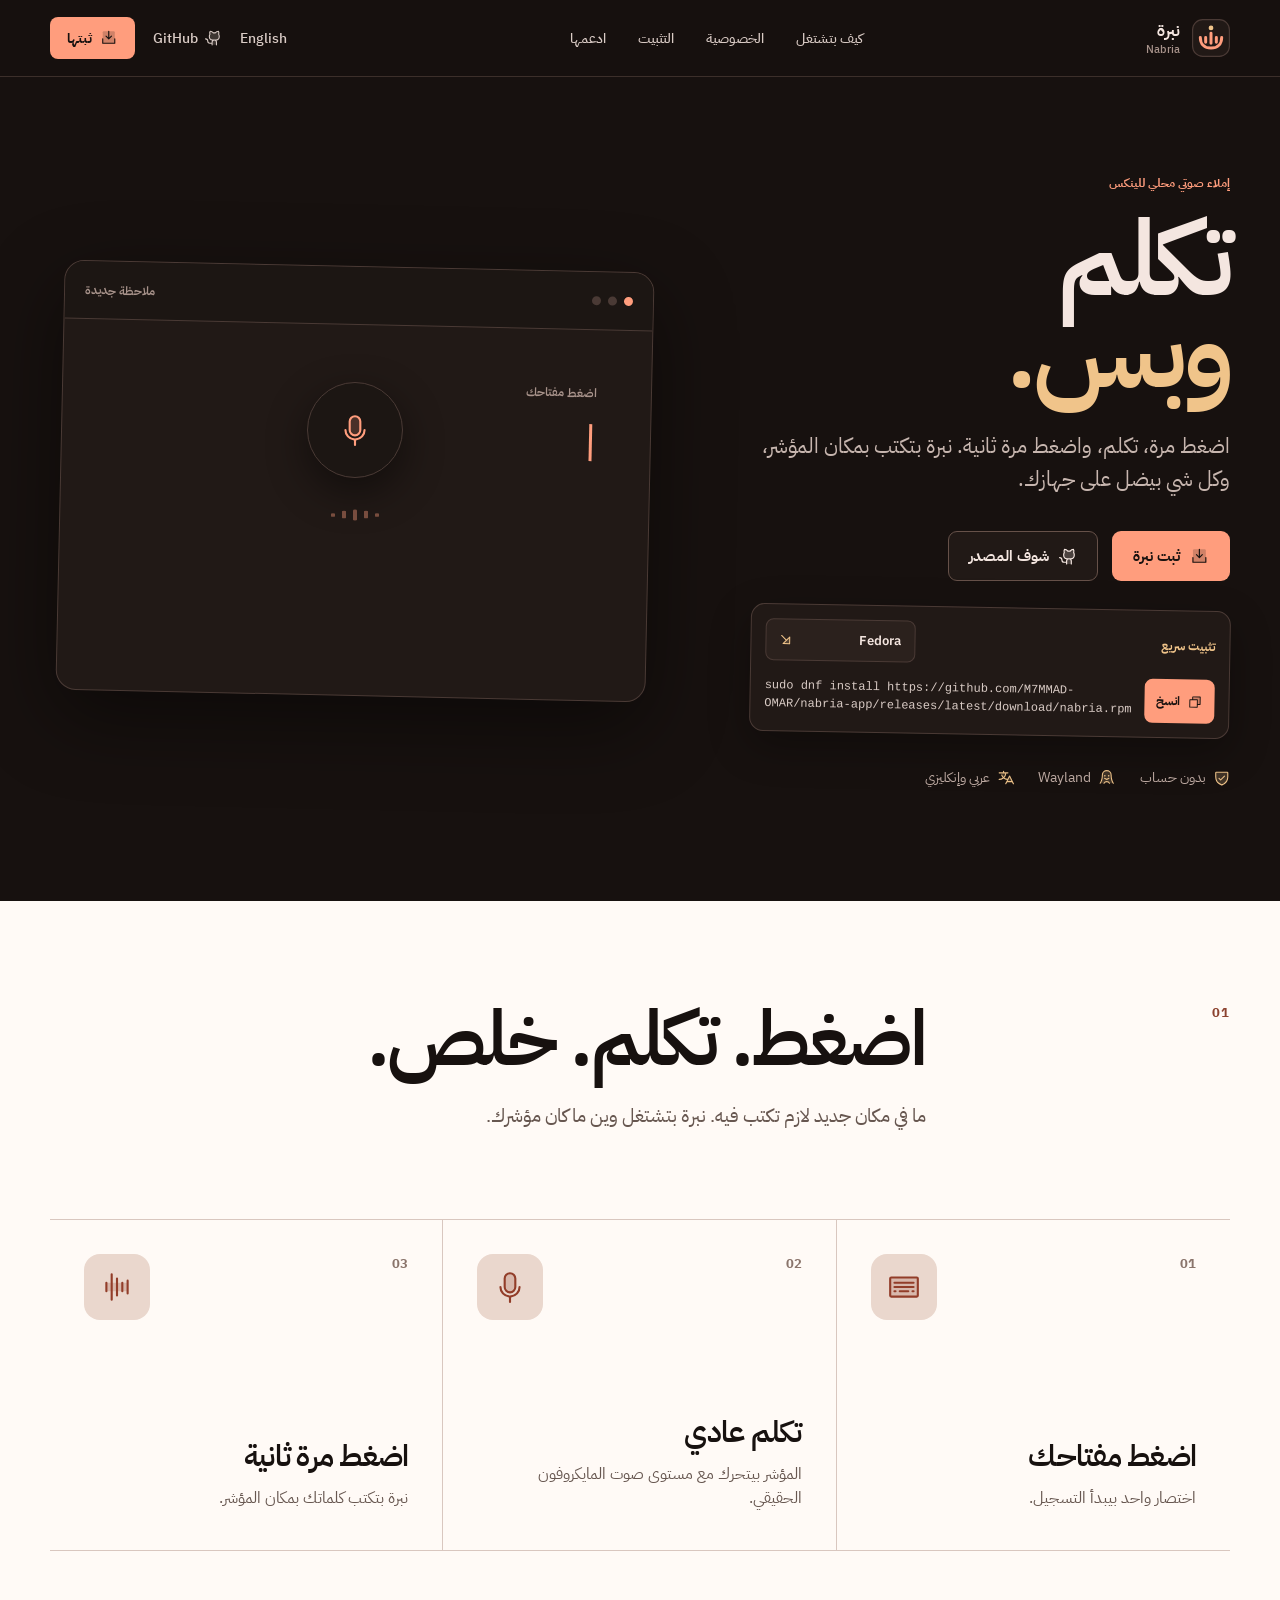
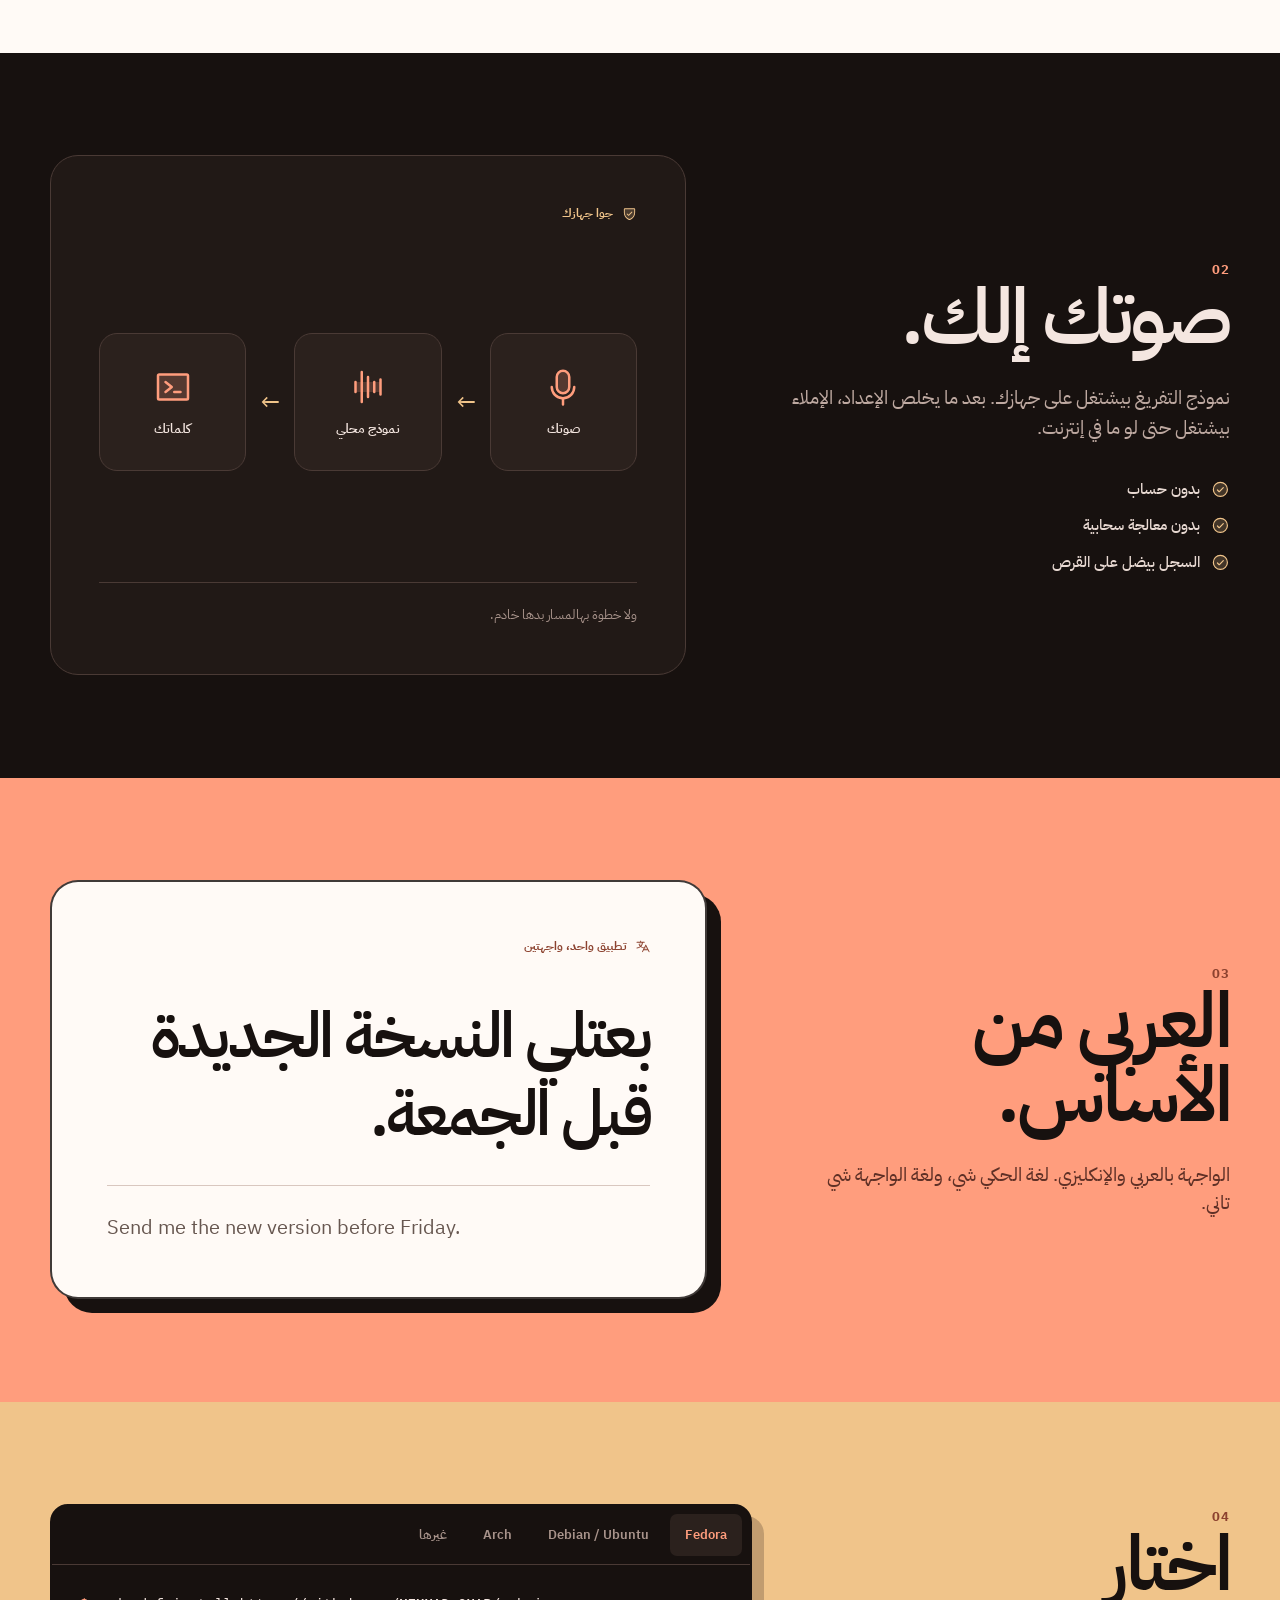
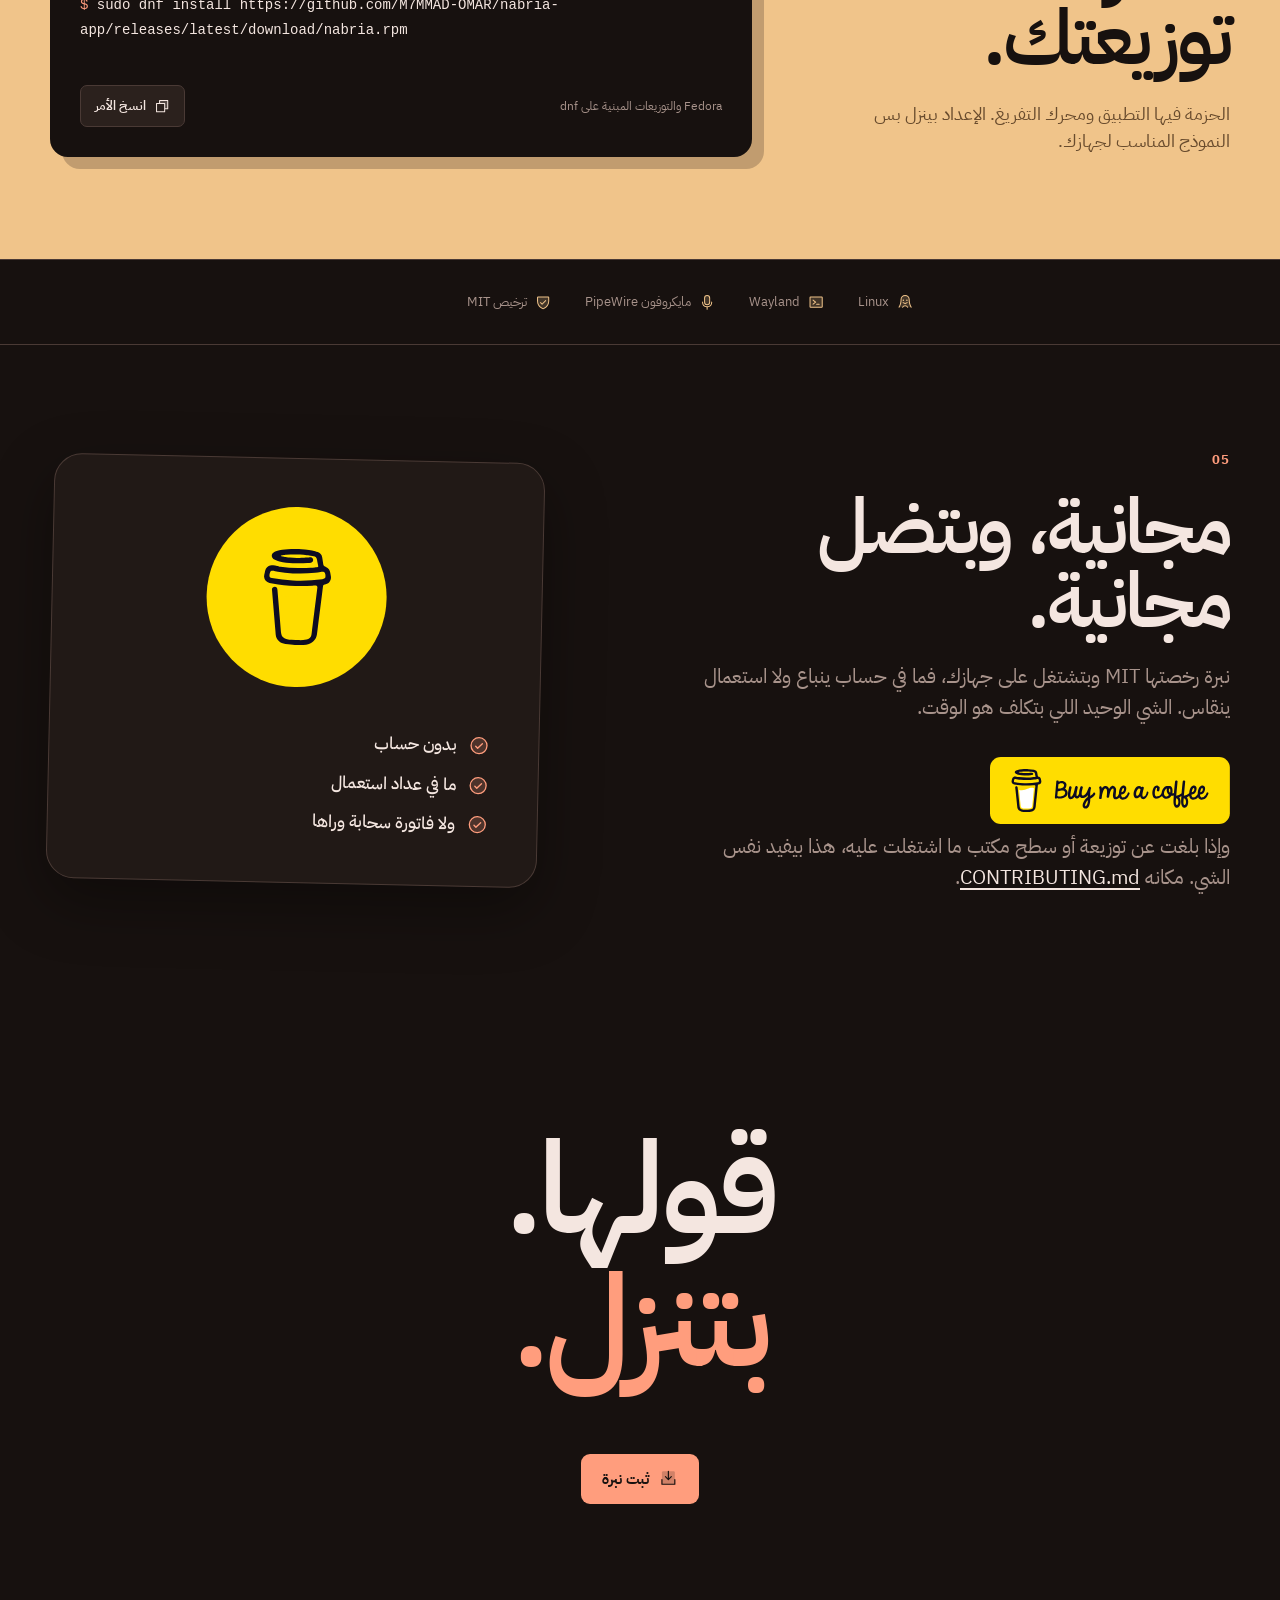
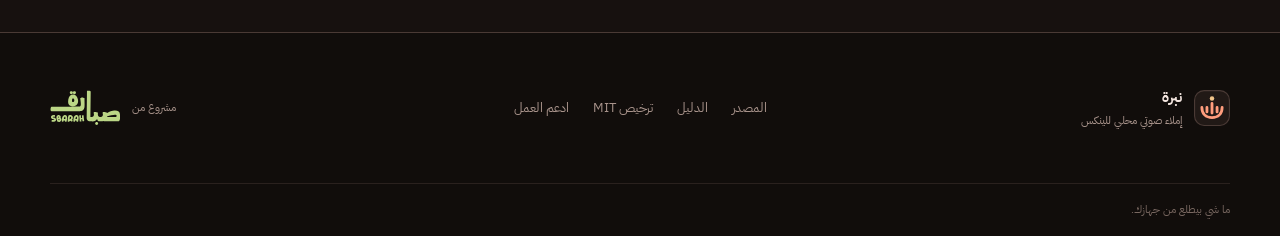
==== commit de3ea22d: "site: a support section, with Buy Me a Coffee's own marks Section 05, on the dark ground before the " ====
--- a/docs/ar/index.html
+++ b/docs/ar/index.html
@@ -20,9 +20,9 @@
   <link rel="alternate" hreflang="ar" href="https://nabria.sbarah.com/ar/">
   <link rel="alternate" hreflang="x-default" href="https://nabria.sbarah.com/">
   <link rel="icon" href="../assets/nabria-mark.svg?v=2" type="image/svg+xml">
-  <link rel="preload" href="../assets/site.css?v=18" as="style">
-  <link rel="stylesheet" href="../assets/site.css?v=18">
-  <script src="../assets/site.js?v=18" defer></script>
+  <link rel="preload" href="../assets/site.css?v=19" as="style">
+  <link rel="stylesheet" href="../assets/site.css?v=19">
+  <script src="../assets/site.js?v=19" defer></script>
 </head>
 <body>
   <a class="skip-link" href="#main">انتقل للمحتوى</a>
@@ -39,6 +39,7 @@
           <a href="#how">كيف بتشتغل</a>
           <a href="#privacy">الخصوصية</a>
           <a href="#install">التثبيت</a>
+          <a href="#support">ادعمها</a>
         </nav>
 
         <div class="header-actions">
@@ -247,6 +248,29 @@
       </ul>
     </div>
 
+    <section class="section section-dark" id="support" aria-labelledby="support-title">
+      <div class="wrap support-grid">
+        <div class="support-copy">
+          <span class="section-index">05</span>
+          <h2 class="section-title" id="support-title">مجانية، وبتضل مجانية.</h2>
+          <p>نبرة رخصتها MIT وبتشتغل على جهازك، فما في حساب ينباع ولا استعمال ينقاس. الشي الوحيد اللي بتكلف هو الوقت.</p>
+          <a class="bmc-button" href="https://www.buymeacoffee.com/m7mmadomar" target="_blank" rel="noopener">
+            <img src="../assets/bmc-button.svg" alt="Buy me a coffee" width="240" height="67">
+          </a>
+          <p class="support-alt">وإذا بلغت عن توزيعة أو سطح مكتب ما اشتغلت عليه، هذا بيفيد نفس الشي. مكانه <a href="https://github.com/M7MMAD-OMAR/nabria-app/blob/main/CONTRIBUTING.md">CONTRIBUTING.md</a>.</p>
+        </div>
+
+        <div class="support-panel">
+          <span class="bmc-mark"><img src="../assets/bmc-logo.svg" alt="" width="86" height="124"></span>
+          <ul class="support-list">
+            <li><svg class="icon" aria-hidden="true"><use href="../assets/icons.svg#icon-check-circle"></use></svg>بدون حساب</li>
+            <li><svg class="icon" aria-hidden="true"><use href="../assets/icons.svg#icon-check-circle"></use></svg>ما في عداد استعمال</li>
+            <li><svg class="icon" aria-hidden="true"><use href="../assets/icons.svg#icon-check-circle"></use></svg>ولا فاتورة سحابة وراها</li>
+          </ul>
+        </div>
+      </div>
+    </section>
+
     <section class="closing" aria-labelledby="closing-title">
       <div class="wrap">
         <h2 class="closing-title" id="closing-title">قولها.<br><span>بتنزل.</span></h2>
--- a/docs/assets/site.css
+++ b/docs/assets/site.css
@@ -1266,6 +1266,114 @@
   color: var(--thinking);
 }
 
+/* Buy Me a Coffee's yellow is #FFDD00 and its ink is #0D0C22. Both live here
+   and nowhere else: the palette at the top of this file is the application's
+   own colours, and a second brand's values do not belong in it. The button and
+   the cup are their files, unmodified, for the same reason. */
+.support-grid {
+  display: grid;
+  grid-template-columns: 1.1fr 0.9fr;
+  gap: clamp(54px, 7vw, 92px);
+  align-items: center;
+}
+
+.support-copy .section-title {
+  margin-block: 20px 22px;
+}
+
+.support-copy p {
+  margin: 0;
+  max-inline-size: 46ch;
+  color: var(--muted);
+  font-size: 20px;
+  line-height: 1.55;
+}
+
+.bmc-button {
+  display: inline-flex;
+  margin-block-start: 34px;
+  border-radius: 12px;
+  transition: transform 220ms ease, box-shadow 220ms ease;
+}
+
+.bmc-button img {
+  display: block;
+  block-size: auto;
+}
+
+.bmc-button:hover,
+.bmc-button:focus-visible {
+  transform: translateY(-3px);
+  box-shadow: 0 14px 34px rgba(255, 221, 0, 0.22);
+}
+
+.support-alt {
+  margin-block-start: 26px;
+  font-size: 15px;
+}
+
+.support-alt a {
+  color: var(--cream);
+  text-decoration: underline;
+  text-underline-offset: 4px;
+}
+
+.support-alt a:hover,
+.support-alt a:focus-visible {
+  color: var(--voice);
+}
+
+.support-panel {
+  position: relative;
+  padding: clamp(34px, 4vw, 48px);
+  border: 1px solid var(--line-dark);
+  border-radius: var(--radius-lg);
+  background: var(--night-raised);
+  box-shadow: 0 22px 60px rgba(0, 0, 0, 0.35);
+  transform: rotate(-1.25deg);
+}
+
+html[dir="rtl"] .support-panel {
+  transform: rotate(1.25deg);
+}
+
+.bmc-mark {
+  display: grid;
+  place-items: center;
+  inline-size: 180px;
+  block-size: 180px;
+  margin-inline: auto;
+  border-radius: 50%;
+  background: #ffdd00;
+}
+
+.bmc-mark img {
+  inline-size: auto;
+  block-size: 96px;
+}
+
+.support-list {
+  margin: clamp(30px, 4vw, 42px) 0 0;
+  padding: 0;
+  list-style: none;
+  display: grid;
+  gap: 14px;
+}
+
+.support-list li {
+  display: flex;
+  align-items: center;
+  gap: 12px;
+  color: var(--cream);
+  font-size: 17px;
+  font-weight: 500;
+}
+
+.support-list .icon {
+  color: var(--voice);
+  flex: none;
+}
+
 .requirements {
   padding-block: 32px;
   border-block: 1px solid var(--line-dark);
@@ -1559,6 +1667,7 @@
   .hero-grid,
   .privacy-grid,
   .language-grid,
+  .support-grid,
   .install-grid {
     grid-template-columns: 1fr;
   }
@@ -1586,6 +1695,7 @@
 
   .privacy-copy,
   .language-copy,
+  .support-copy,
   .install-copy {
     max-inline-size: 720px;
   }
@@ -1595,6 +1705,7 @@
   }
 
   .install-shell,
+  .support-panel,
   .machine-panel {
     inline-size: 100%;
   }
@@ -1689,6 +1800,7 @@
   .section-intro,
   .privacy-copy p,
   .language-copy p,
+  .support-copy p,
   .install-copy p {
     font-size: 17px;
   }
--- a/docs/assets/site.css
+++ b/docs/assets/site.css
@@ -1266,6 +1266,114 @@
   color: var(--thinking);
 }
 
+/* Buy Me a Coffee's yellow is #FFDD00 and its ink is #0D0C22. Both live here
+   and nowhere else: the palette at the top of this file is the application's
+   own colours, and a second brand's values do not belong in it. The button and
+   the cup are their files, unmodified, for the same reason. */
+.support-grid {
+  display: grid;
+  grid-template-columns: 1.1fr 0.9fr;
+  gap: clamp(54px, 7vw, 92px);
+  align-items: center;
+}
+
+.support-copy .section-title {
+  margin-block: 20px 22px;
+}
+
+.support-copy p {
+  margin: 0;
+  max-inline-size: 46ch;
+  color: var(--muted);
+  font-size: 20px;
+  line-height: 1.55;
+}
+
+.bmc-button {
+  display: inline-flex;
+  margin-block-start: 34px;
+  border-radius: 12px;
+  transition: transform 220ms ease, box-shadow 220ms ease;
+}
+
+.bmc-button img {
+  display: block;
+  block-size: auto;
+}
+
+.bmc-button:hover,
+.bmc-button:focus-visible {
+  transform: translateY(-3px);
+  box-shadow: 0 14px 34px rgba(255, 221, 0, 0.22);
+}
+
+.support-alt {
+  margin-block-start: 26px;
+  font-size: 15px;
+}
+
+.support-alt a {
+  color: var(--cream);
+  text-decoration: underline;
+  text-underline-offset: 4px;
+}
+
+.support-alt a:hover,
+.support-alt a:focus-visible {
+  color: var(--voice);
+}
+
+.support-panel {
+  position: relative;
+  padding: clamp(34px, 4vw, 48px);
+  border: 1px solid var(--line-dark);
+  border-radius: var(--radius-lg);
+  background: var(--night-raised);
+  box-shadow: 0 22px 60px rgba(0, 0, 0, 0.35);
+  transform: rotate(-1.25deg);
+}
+
+html[dir="rtl"] .support-panel {
+  transform: rotate(1.25deg);
+}
+
+.bmc-mark {
+  display: grid;
+  place-items: center;
+  inline-size: 180px;
+  block-size: 180px;
+  margin-inline: auto;
+  border-radius: 50%;
+  background: #ffdd00;
+}
+
+.bmc-mark img {
+  inline-size: auto;
+  block-size: 96px;
+}
+
+.support-list {
+  margin: clamp(30px, 4vw, 42px) 0 0;
+  padding: 0;
+  list-style: none;
+  display: grid;
+  gap: 14px;
+}
+
+.support-list li {
+  display: flex;
+  align-items: center;
+  gap: 12px;
+  color: var(--cream);
+  font-size: 17px;
+  font-weight: 500;
+}
+
+.support-list .icon {
+  color: var(--voice);
+  flex: none;
+}
+
 .requirements {
   padding-block: 32px;
   border-block: 1px solid var(--line-dark);
@@ -1559,6 +1667,7 @@
   .hero-grid,
   .privacy-grid,
   .language-grid,
+  .support-grid,
   .install-grid {
     grid-template-columns: 1fr;
   }
@@ -1586,6 +1695,7 @@
 
   .privacy-copy,
   .language-copy,
+  .support-copy,
   .install-copy {
     max-inline-size: 720px;
   }
@@ -1595,6 +1705,7 @@
   }
 
   .install-shell,
+  .support-panel,
   .machine-panel {
     inline-size: 100%;
   }
@@ -1689,6 +1800,7 @@
   .section-intro,
   .privacy-copy p,
   .language-copy p,
+  .support-copy p,
   .install-copy p {
     font-size: 17px;
   }
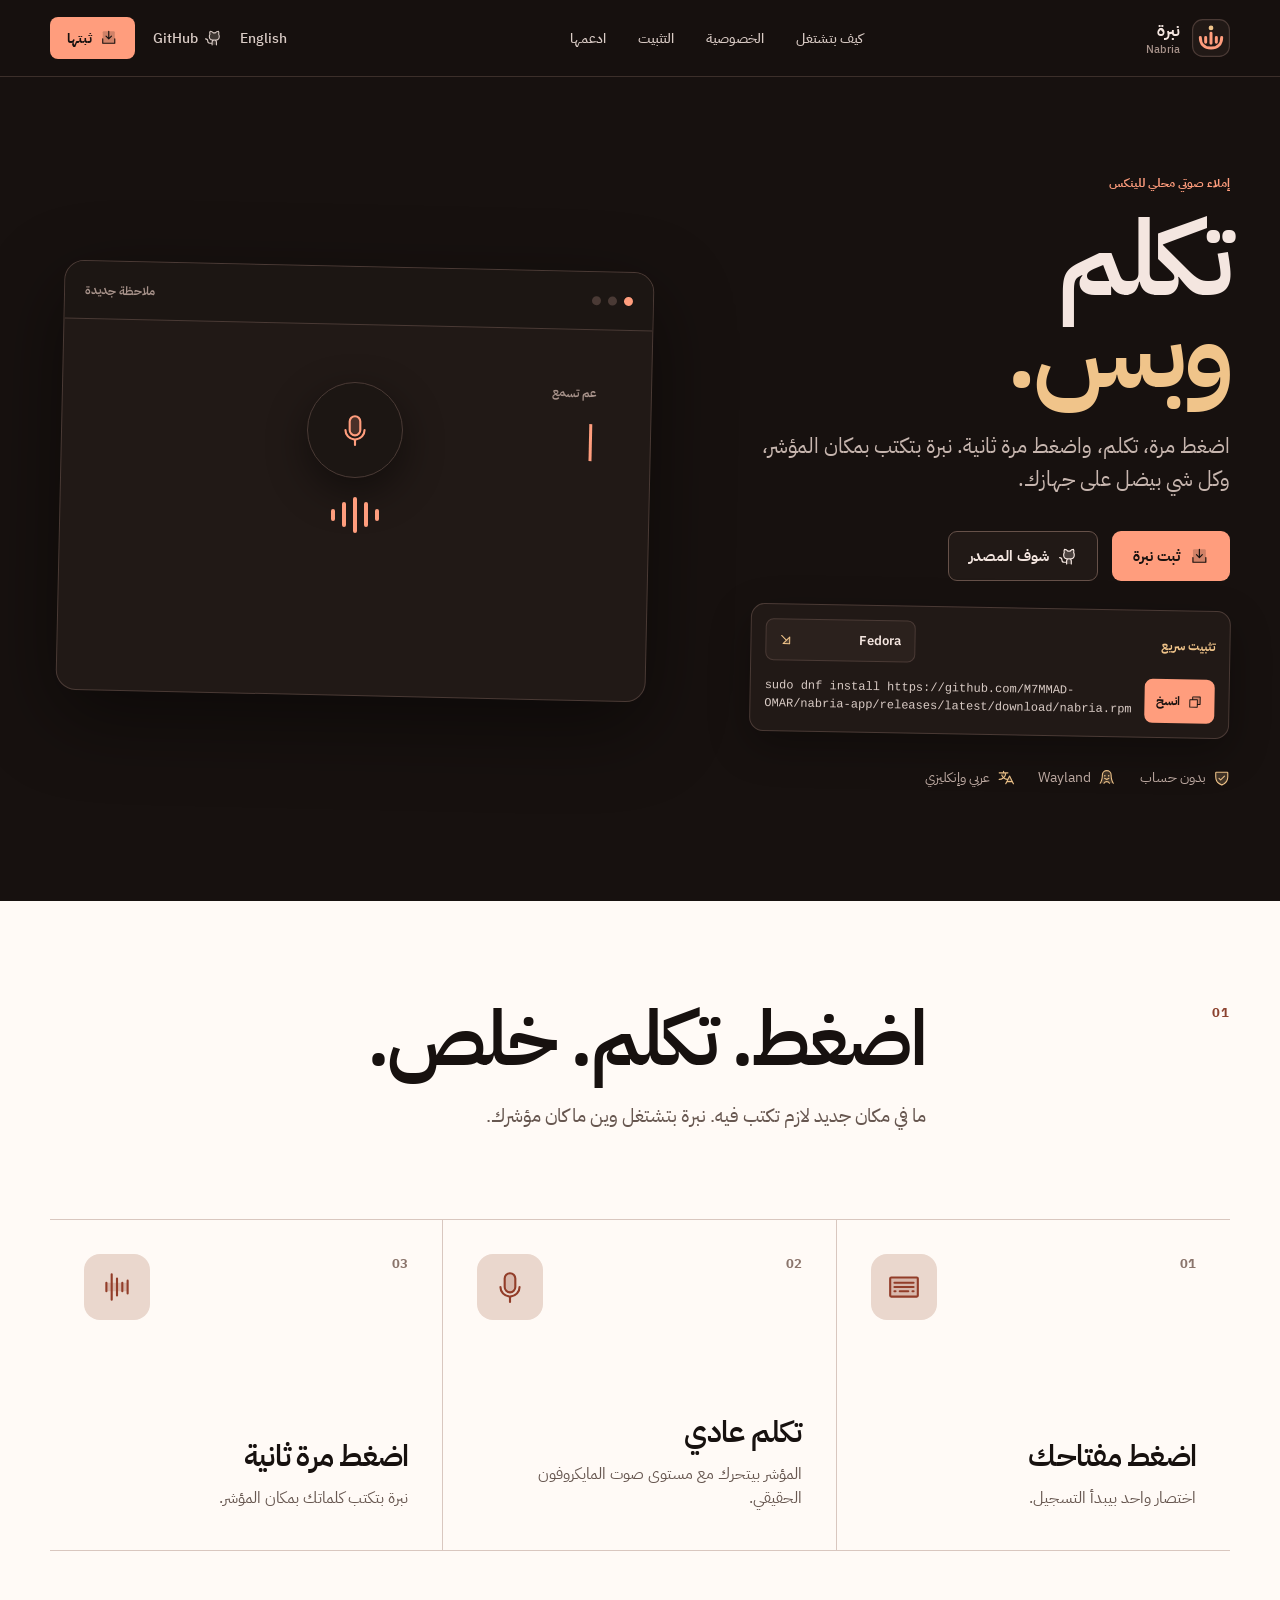
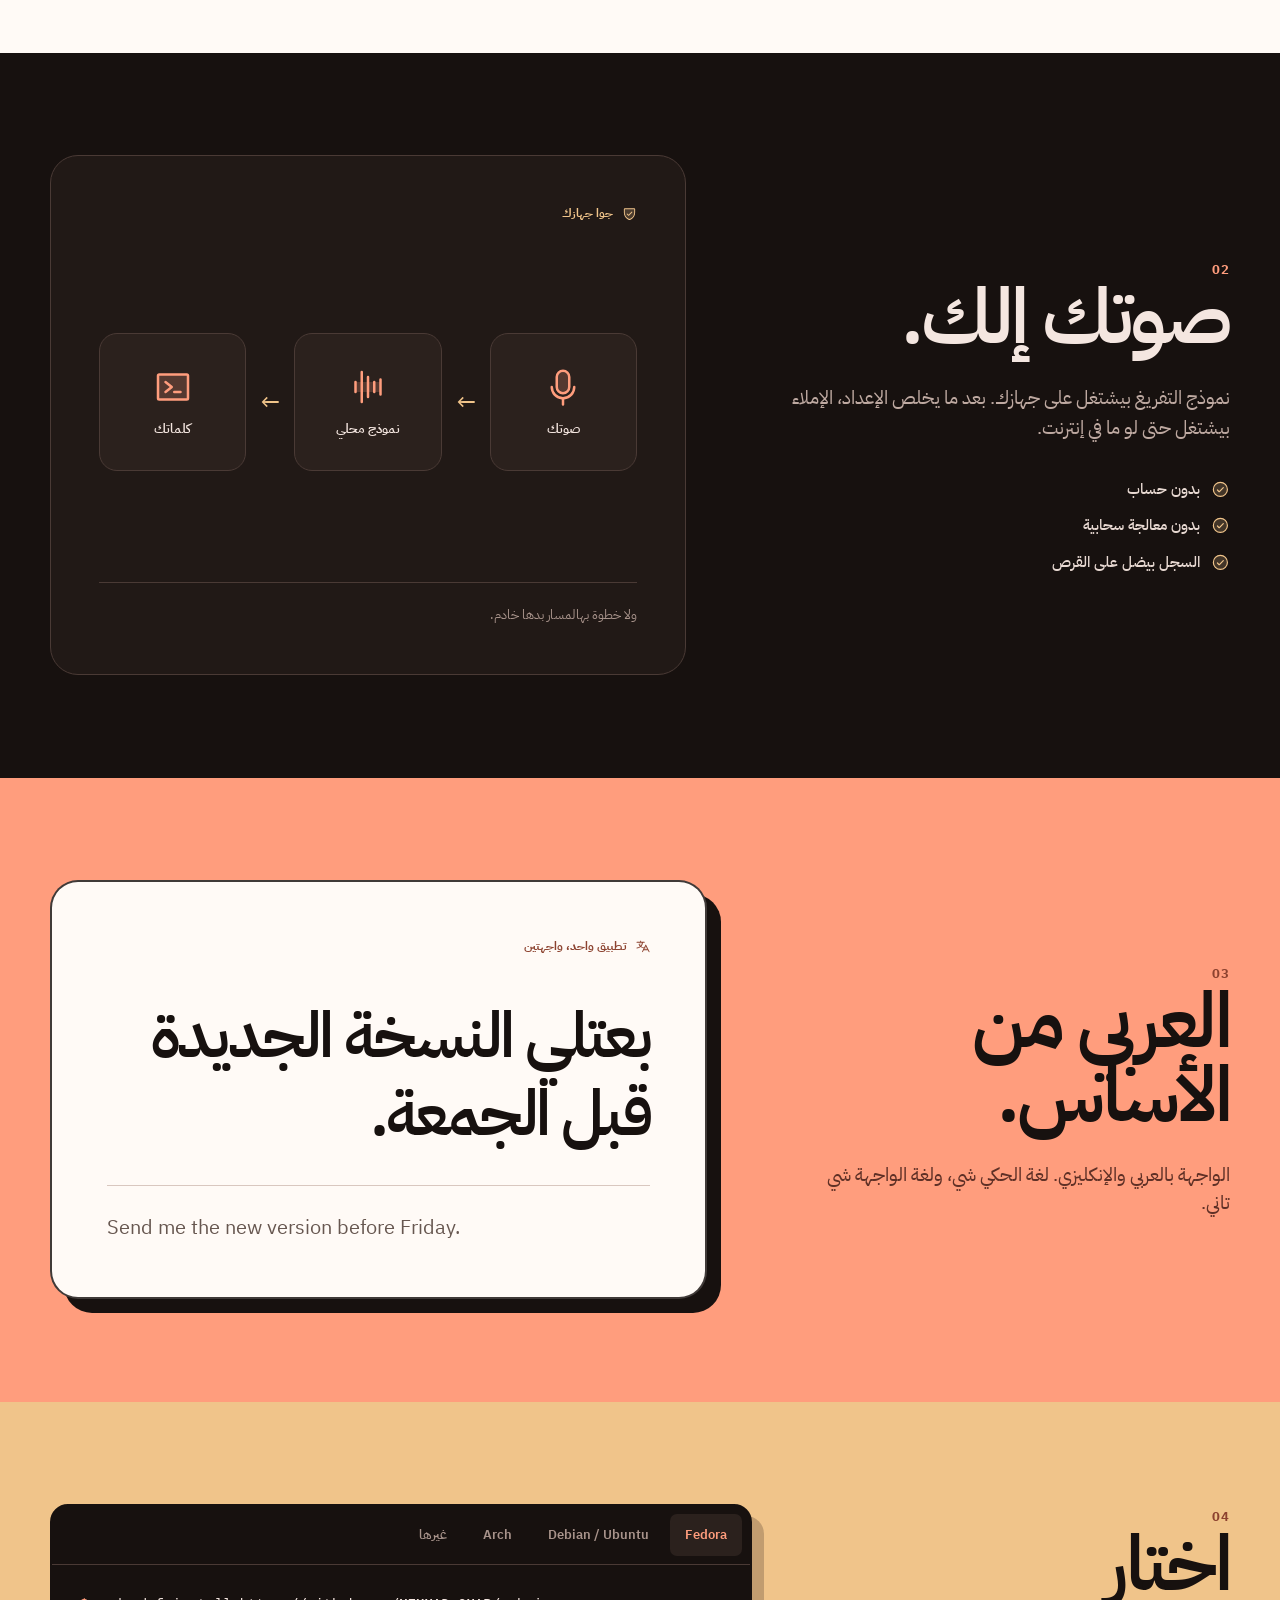
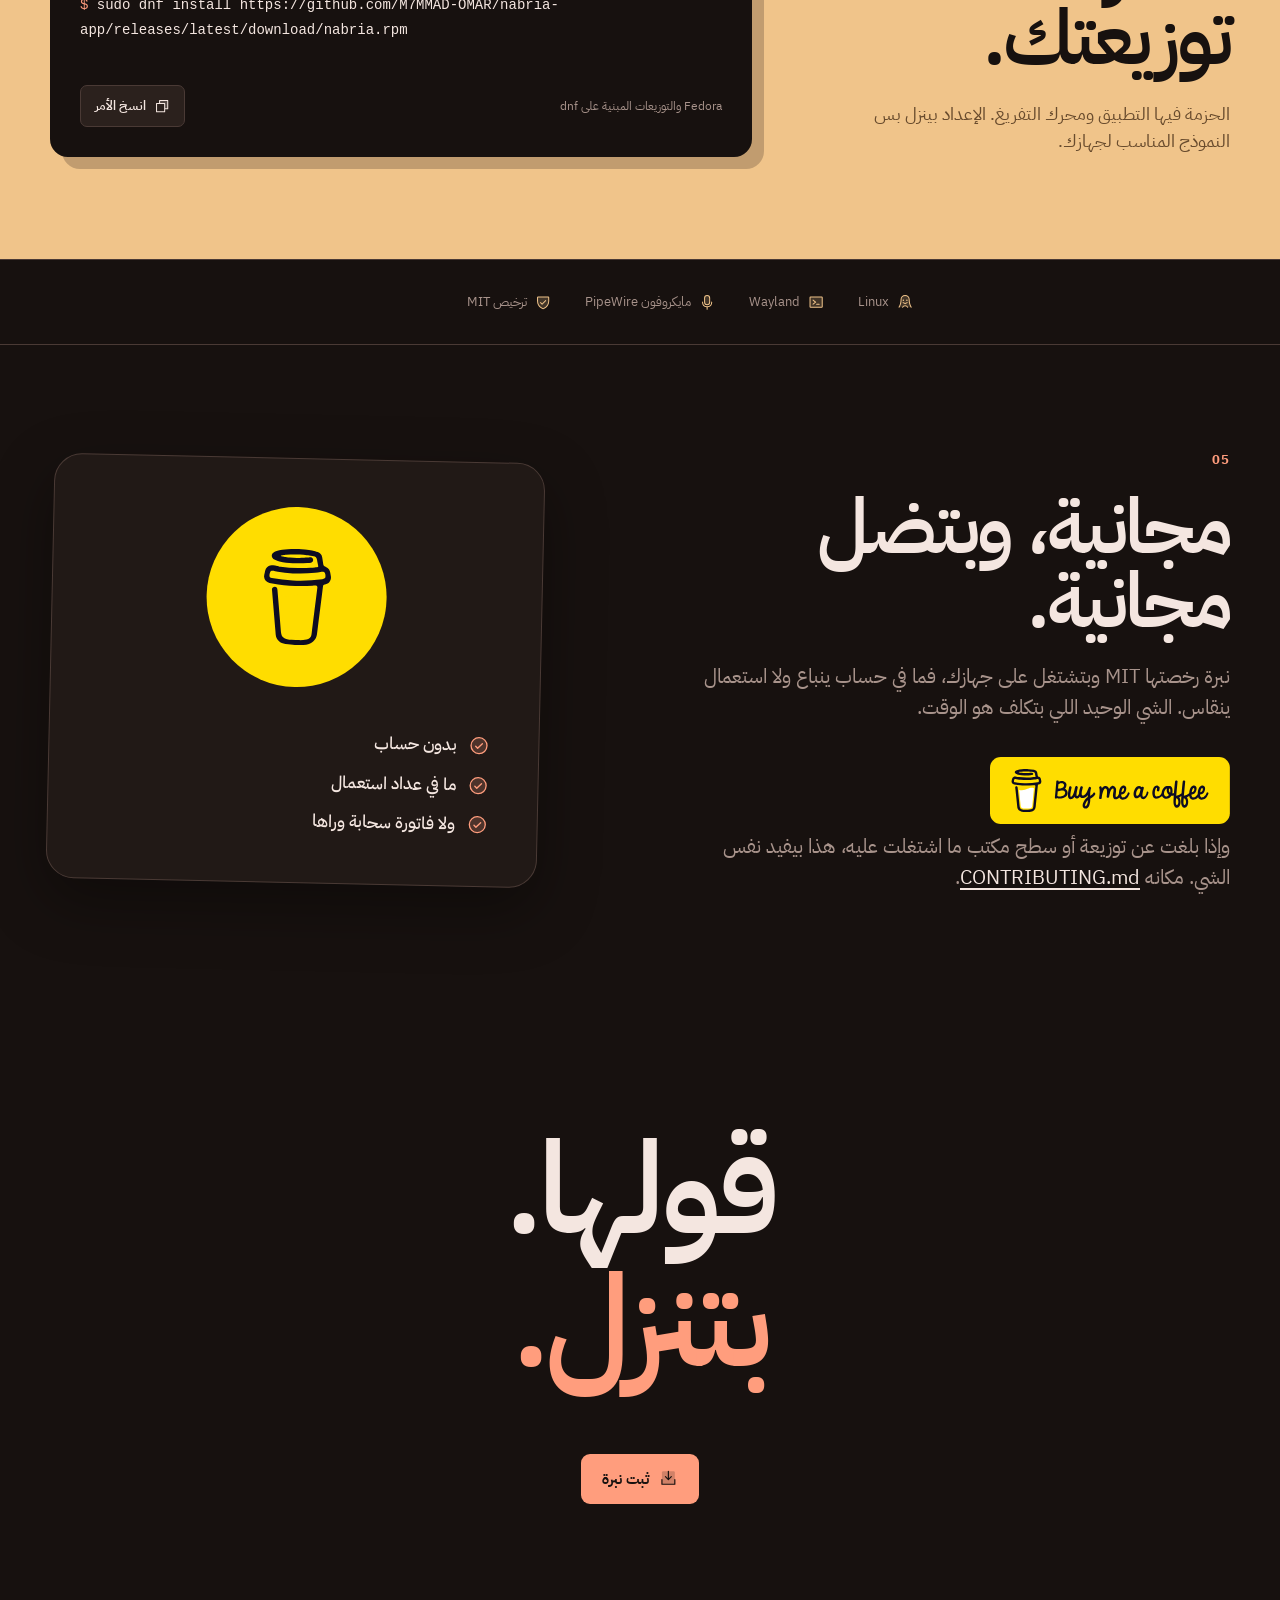
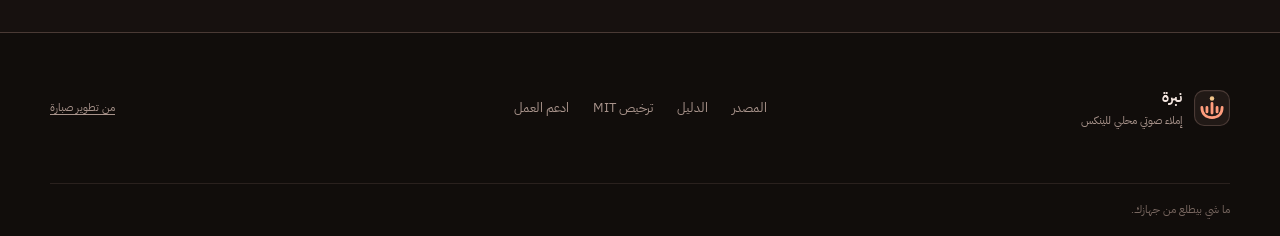
==== commit 0dd871dc: "Use text attribution links instead of maker logos" ====
--- a/docs/ar/index.html
+++ b/docs/ar/index.html
@@ -283,7 +283,7 @@
     <div class="wrap footer-main">
       <a class="footer-brand" href="./"><img src="../assets/nabria-mark.svg?v=2" alt="" width="36" height="36"><span><strong>نبرة</strong><small>إملاء صوتي محلي للينكس</small></span></a>
       <nav class="footer-links" aria-label="روابط التذييل"><a href="https://github.com/M7MMAD-OMAR/nabria-app">المصدر</a><a href="https://github.com/M7MMAD-OMAR/nabria-app/blob/main/README.md">الدليل</a><a href="https://github.com/M7MMAD-OMAR/nabria-app/blob/main/LICENSE">ترخيص MIT</a><a href="https://buymeacoffee.com/m7mmadomar">ادعم العمل</a></nav>
-      <a class="sbarah-link" href="https://sbarah.com" aria-label="زيارة موقع صبارة"><span>مشروع من</span><img src="../assets/sbarah-logo.svg" alt="صبارة" width="70" height="37"></a>
+      <a class="sbarah-link" href="https://sbarah.com" aria-label="زيارة موقع صبارة"><span>من تطوير صبارة</span></a>
     </div>
     <div class="wrap footer-bottom"><span>ما شي بيطلع من جهازك.</span></div>
   </footer>
--- a/docs/assets/site.css
+++ b/docs/assets/site.css
@@ -1494,12 +1494,8 @@
   gap: 12px;
   color: var(--muted);
   font-size: 11px;
-  text-decoration: none;
-}
-
-.sbarah-link img {
-  inline-size: 70px;
-  block-size: 37px;
+  text-decoration: underline;
+  text-underline-offset: 3px;
 }
 
 .sbarah-link:hover span,
--- a/docs/assets/site.css
+++ b/docs/assets/site.css
@@ -1494,12 +1494,8 @@
   gap: 12px;
   color: var(--muted);
   font-size: 11px;
-  text-decoration: none;
-}
-
-.sbarah-link img {
-  inline-size: 70px;
-  block-size: 37px;
+  text-decoration: underline;
+  text-underline-offset: 3px;
 }
 
 .sbarah-link:hover span,
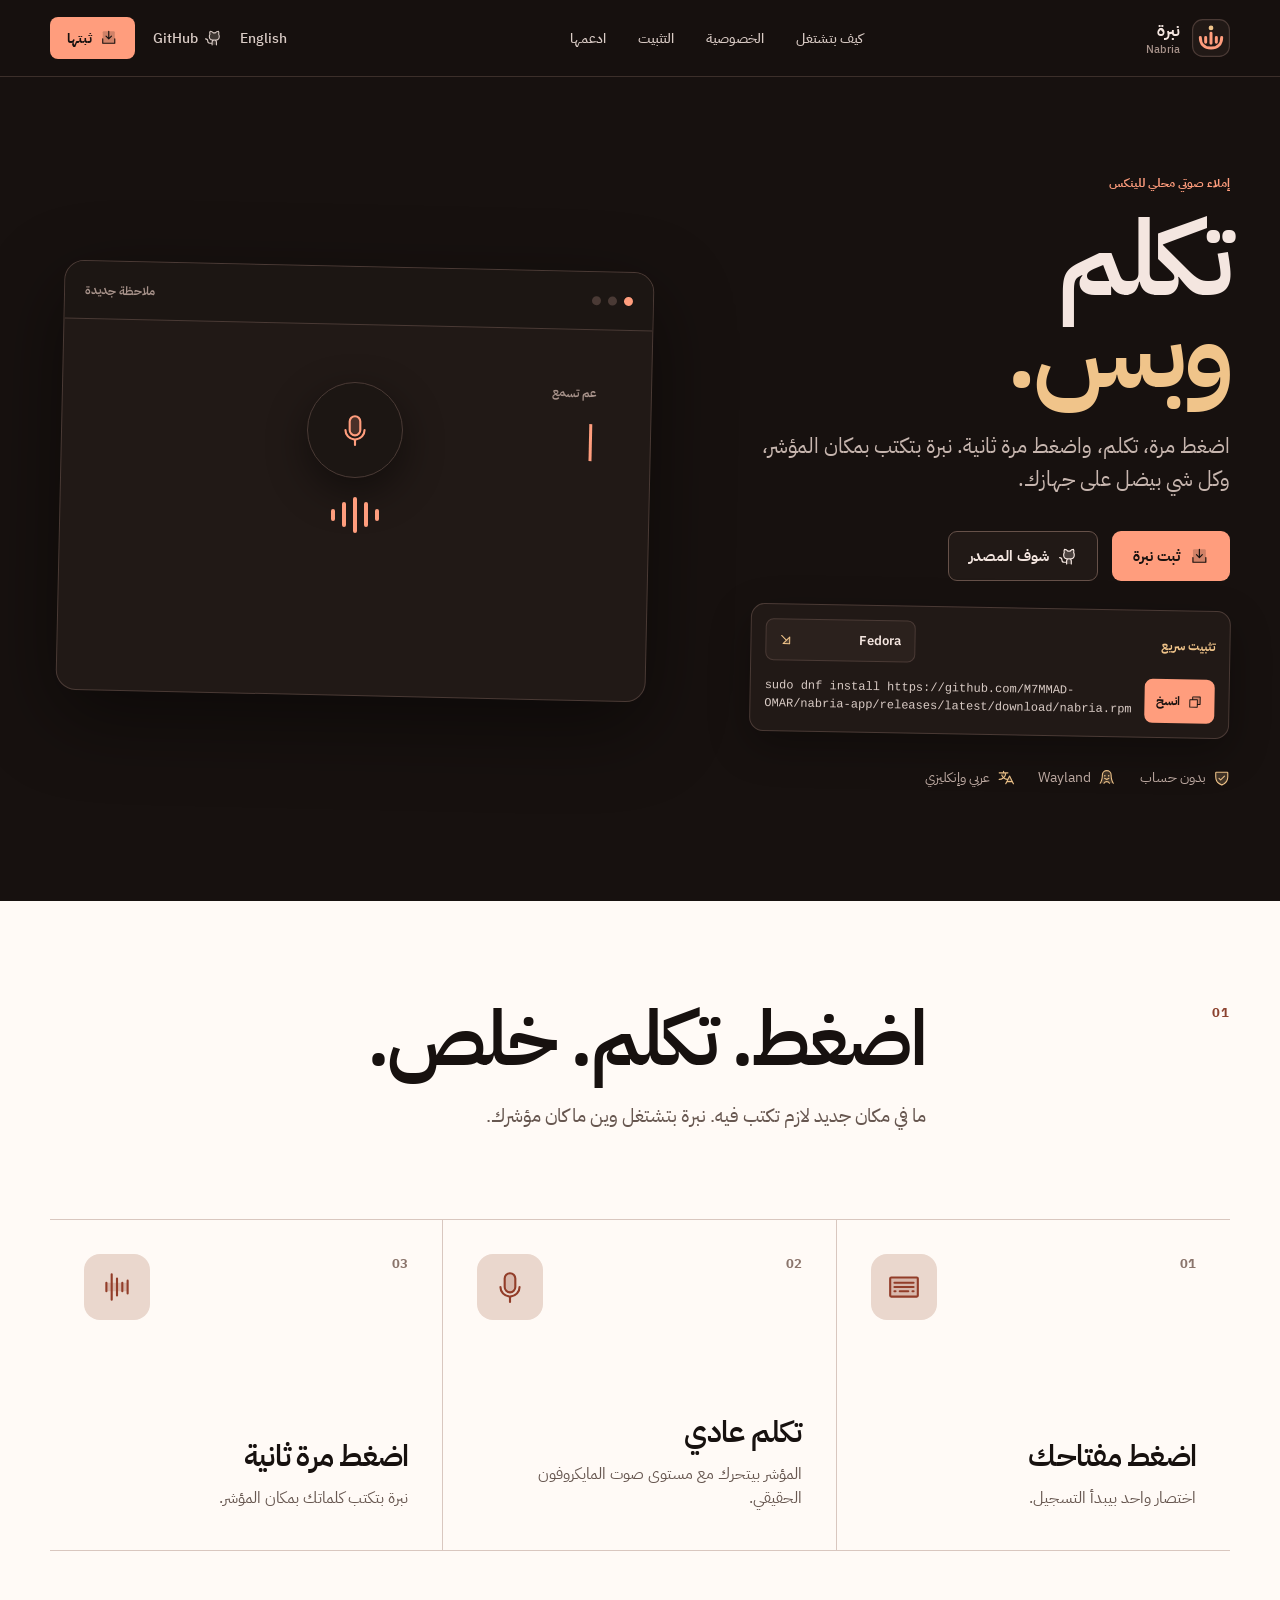
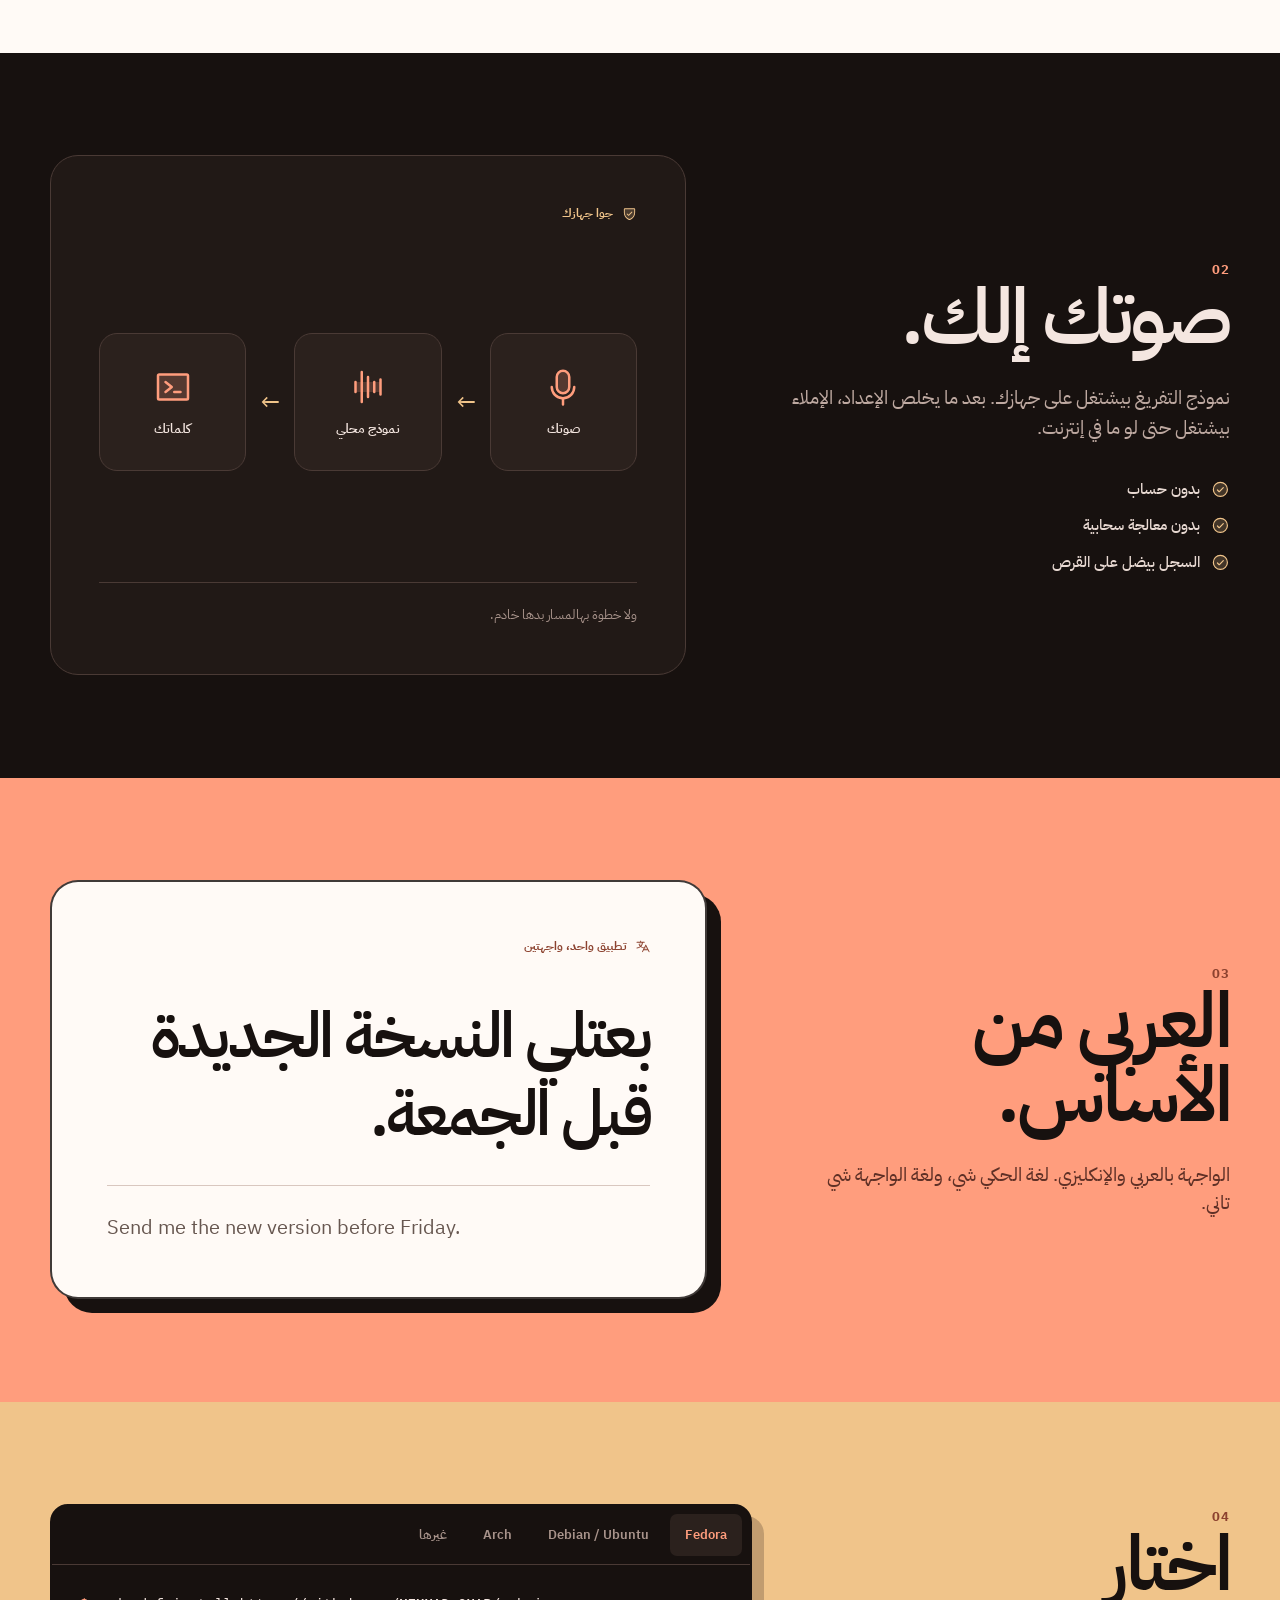
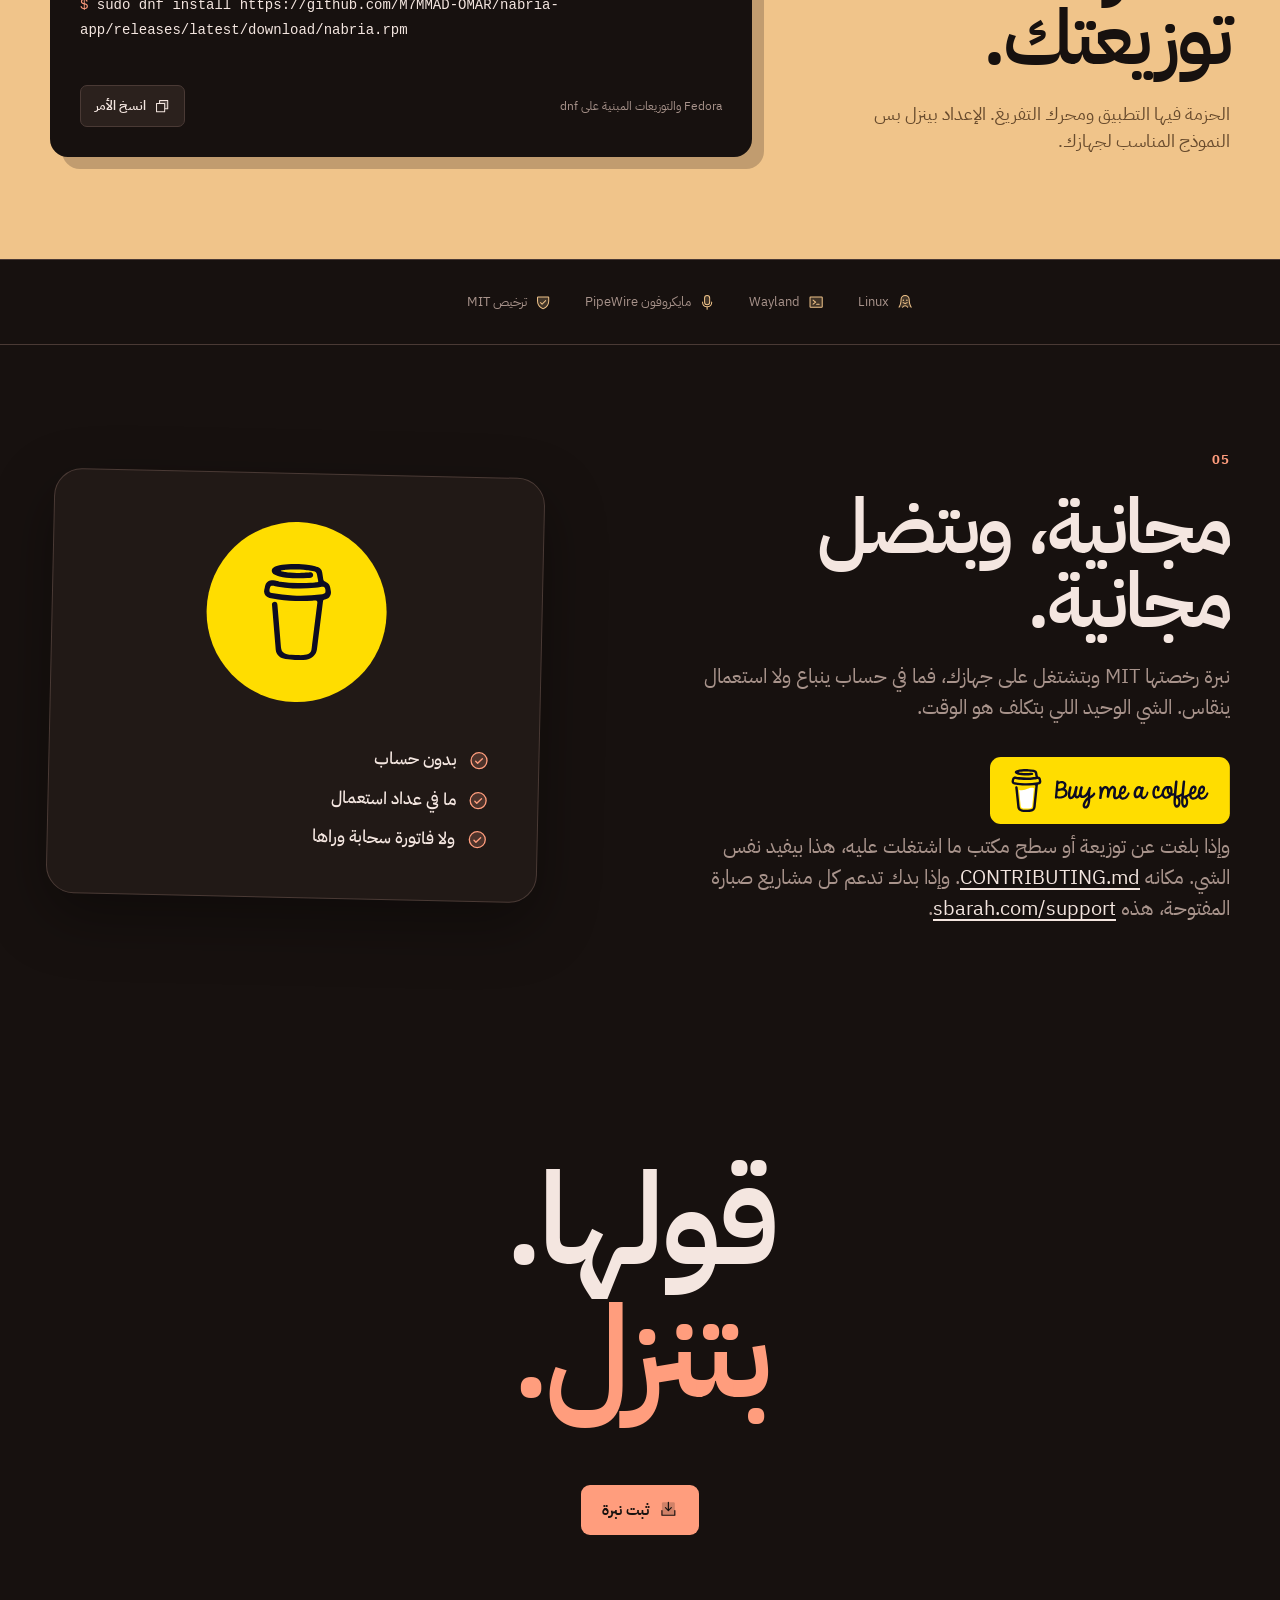
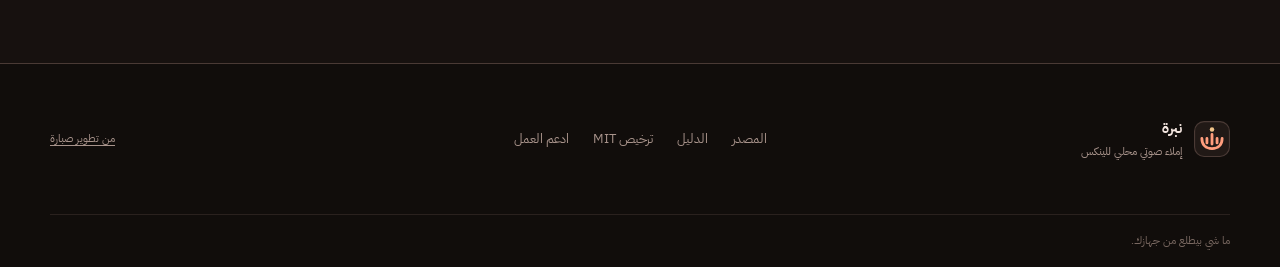
==== commit ad4c9e48: "Link the open projects to the shared sbarah.com/support page Adds the Support Sbarah badge (light an" ====
--- a/docs/ar/index.html
+++ b/docs/ar/index.html
@@ -257,7 +257,7 @@
           <a class="bmc-button" href="https://www.buymeacoffee.com/m7mmadomar" target="_blank" rel="noopener">
             <img src="../assets/bmc-button.svg" alt="Buy me a coffee" width="240" height="67">
           </a>
-          <p class="support-alt">وإذا بلغت عن توزيعة أو سطح مكتب ما اشتغلت عليه، هذا بيفيد نفس الشي. مكانه <a href="https://github.com/M7MMAD-OMAR/nabria-app/blob/main/CONTRIBUTING.md">CONTRIBUTING.md</a>.</p>
+          <p class="support-alt">وإذا بلغت عن توزيعة أو سطح مكتب ما اشتغلت عليه، هذا بيفيد نفس الشي. مكانه <a href="https://github.com/M7MMAD-OMAR/nabria-app/blob/main/CONTRIBUTING.md">CONTRIBUTING.md</a>. وإذا بدك تدعم كل مشاريع صبارة المفتوحة، هذه <a href="https://sbarah.com/support">sbarah.com/support</a>.</p>
         </div>
 
         <div class="support-panel">
@@ -282,7 +282,7 @@
   <footer class="site-footer">
     <div class="wrap footer-main">
       <a class="footer-brand" href="./"><img src="../assets/nabria-mark.svg?v=2" alt="" width="36" height="36"><span><strong>نبرة</strong><small>إملاء صوتي محلي للينكس</small></span></a>
-      <nav class="footer-links" aria-label="روابط التذييل"><a href="https://github.com/M7MMAD-OMAR/nabria-app">المصدر</a><a href="https://github.com/M7MMAD-OMAR/nabria-app/blob/main/README.md">الدليل</a><a href="https://github.com/M7MMAD-OMAR/nabria-app/blob/main/LICENSE">ترخيص MIT</a><a href="https://buymeacoffee.com/m7mmadomar">ادعم العمل</a></nav>
+      <nav class="footer-links" aria-label="روابط التذييل"><a href="https://github.com/M7MMAD-OMAR/nabria-app">المصدر</a><a href="https://github.com/M7MMAD-OMAR/nabria-app/blob/main/README.md">الدليل</a><a href="https://github.com/M7MMAD-OMAR/nabria-app/blob/main/LICENSE">ترخيص MIT</a><a href="https://sbarah.com/support">ادعم العمل</a></nav>
       <a class="sbarah-link" href="https://sbarah.com" aria-label="زيارة موقع صبارة"><span>من تطوير صبارة</span></a>
     </div>
     <div class="wrap footer-bottom"><span>ما شي بيطلع من جهازك.</span></div>
